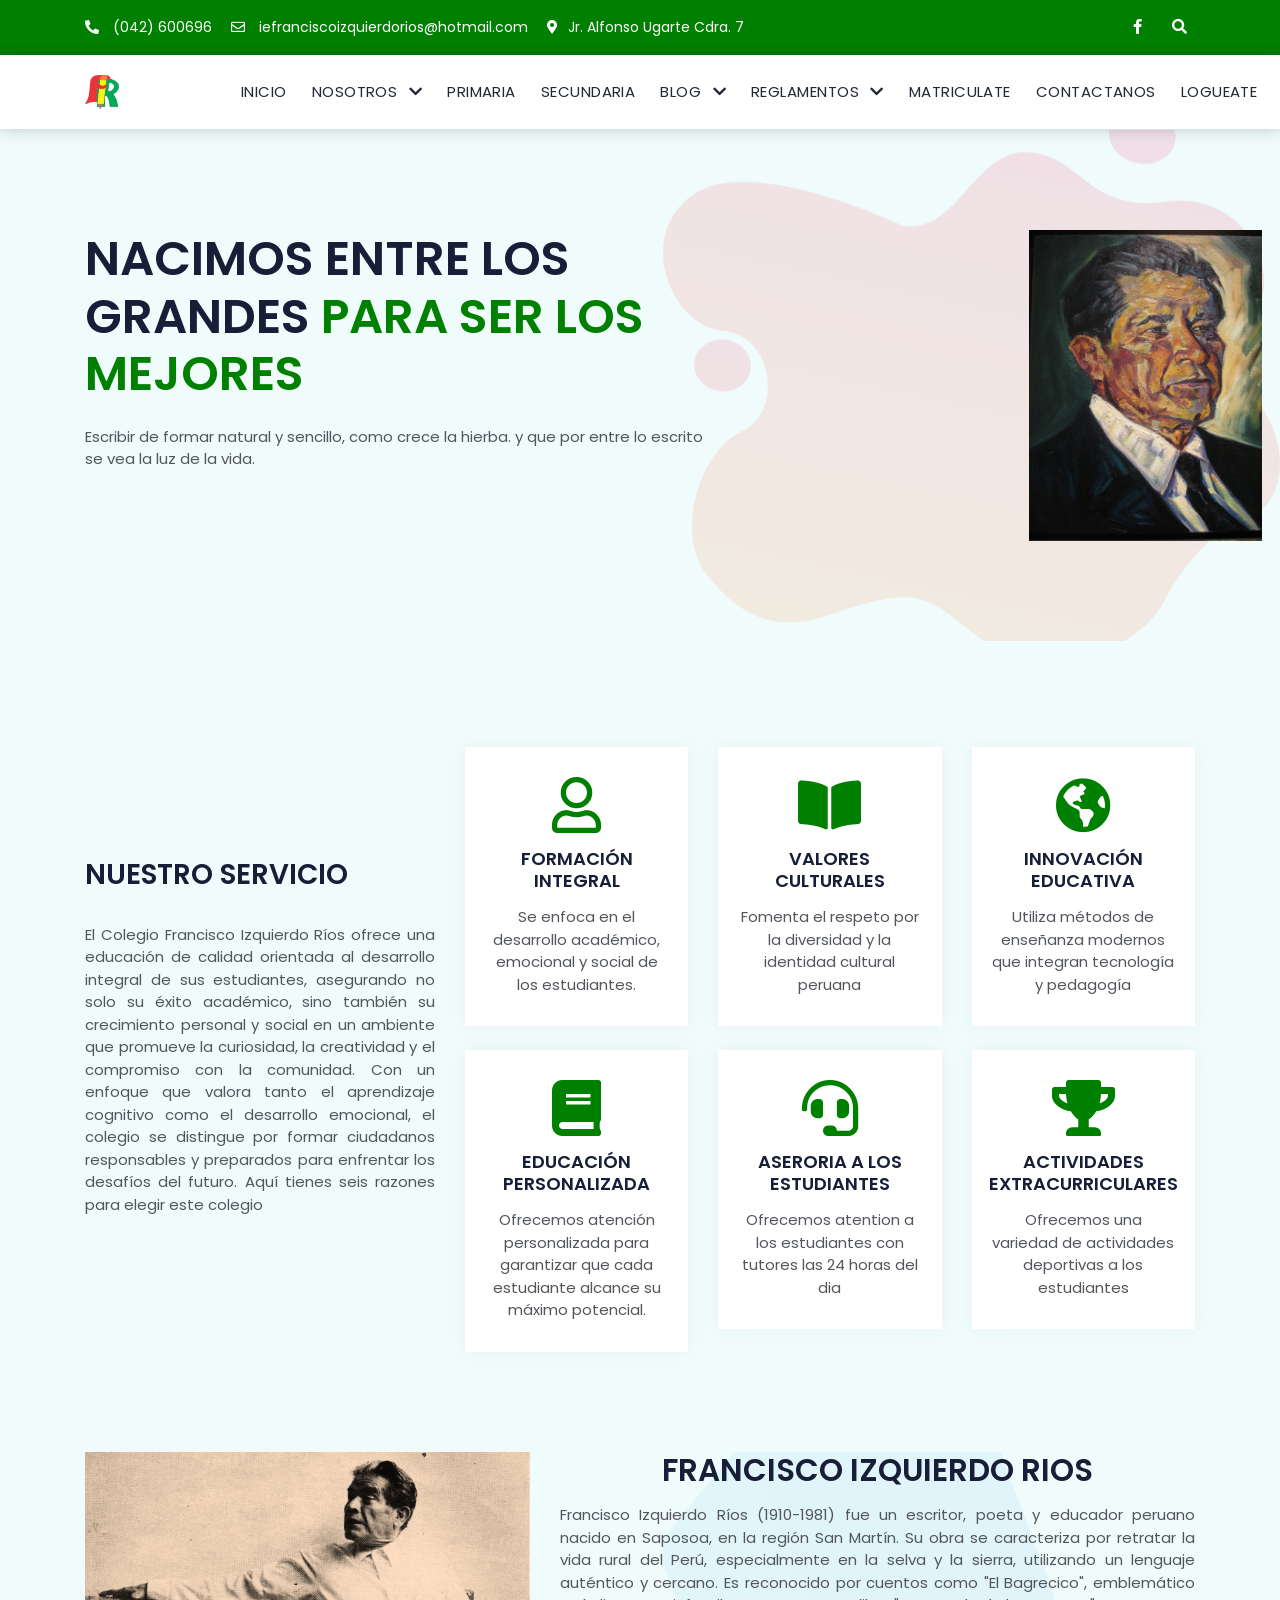
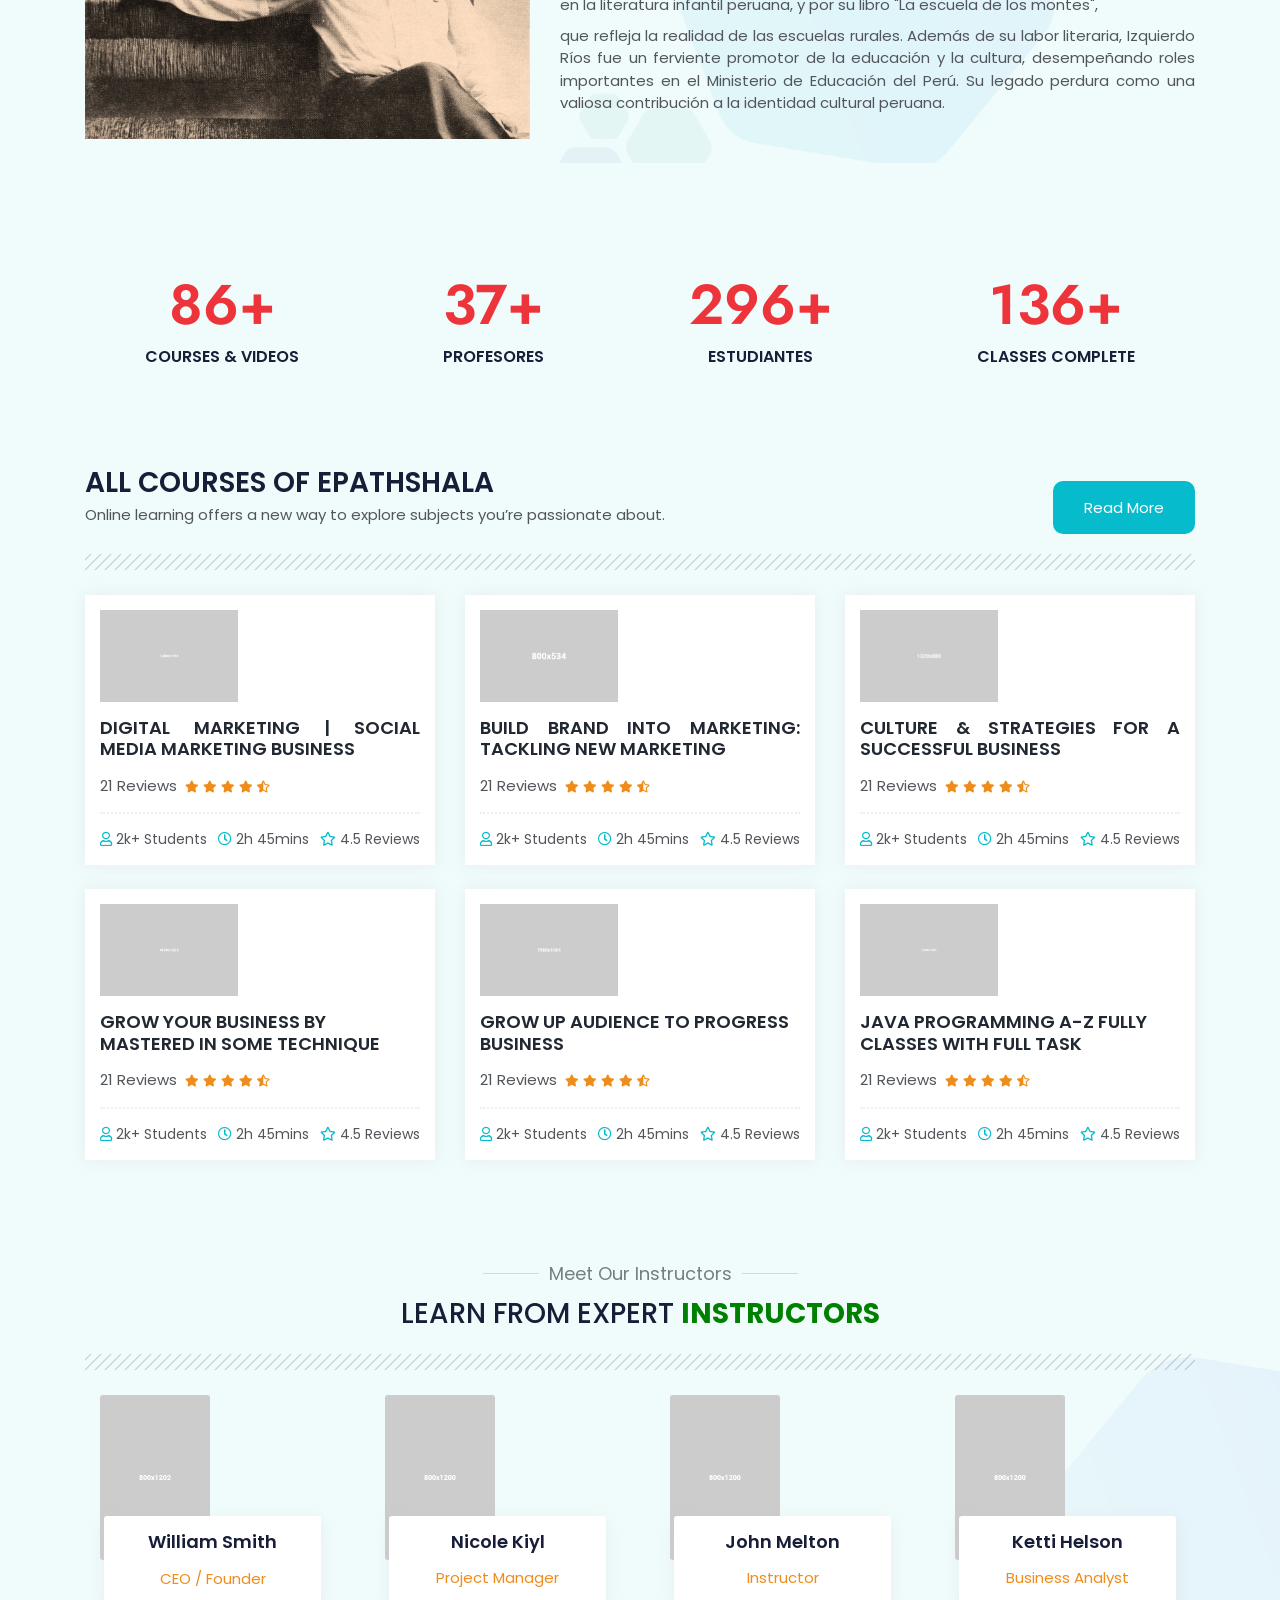
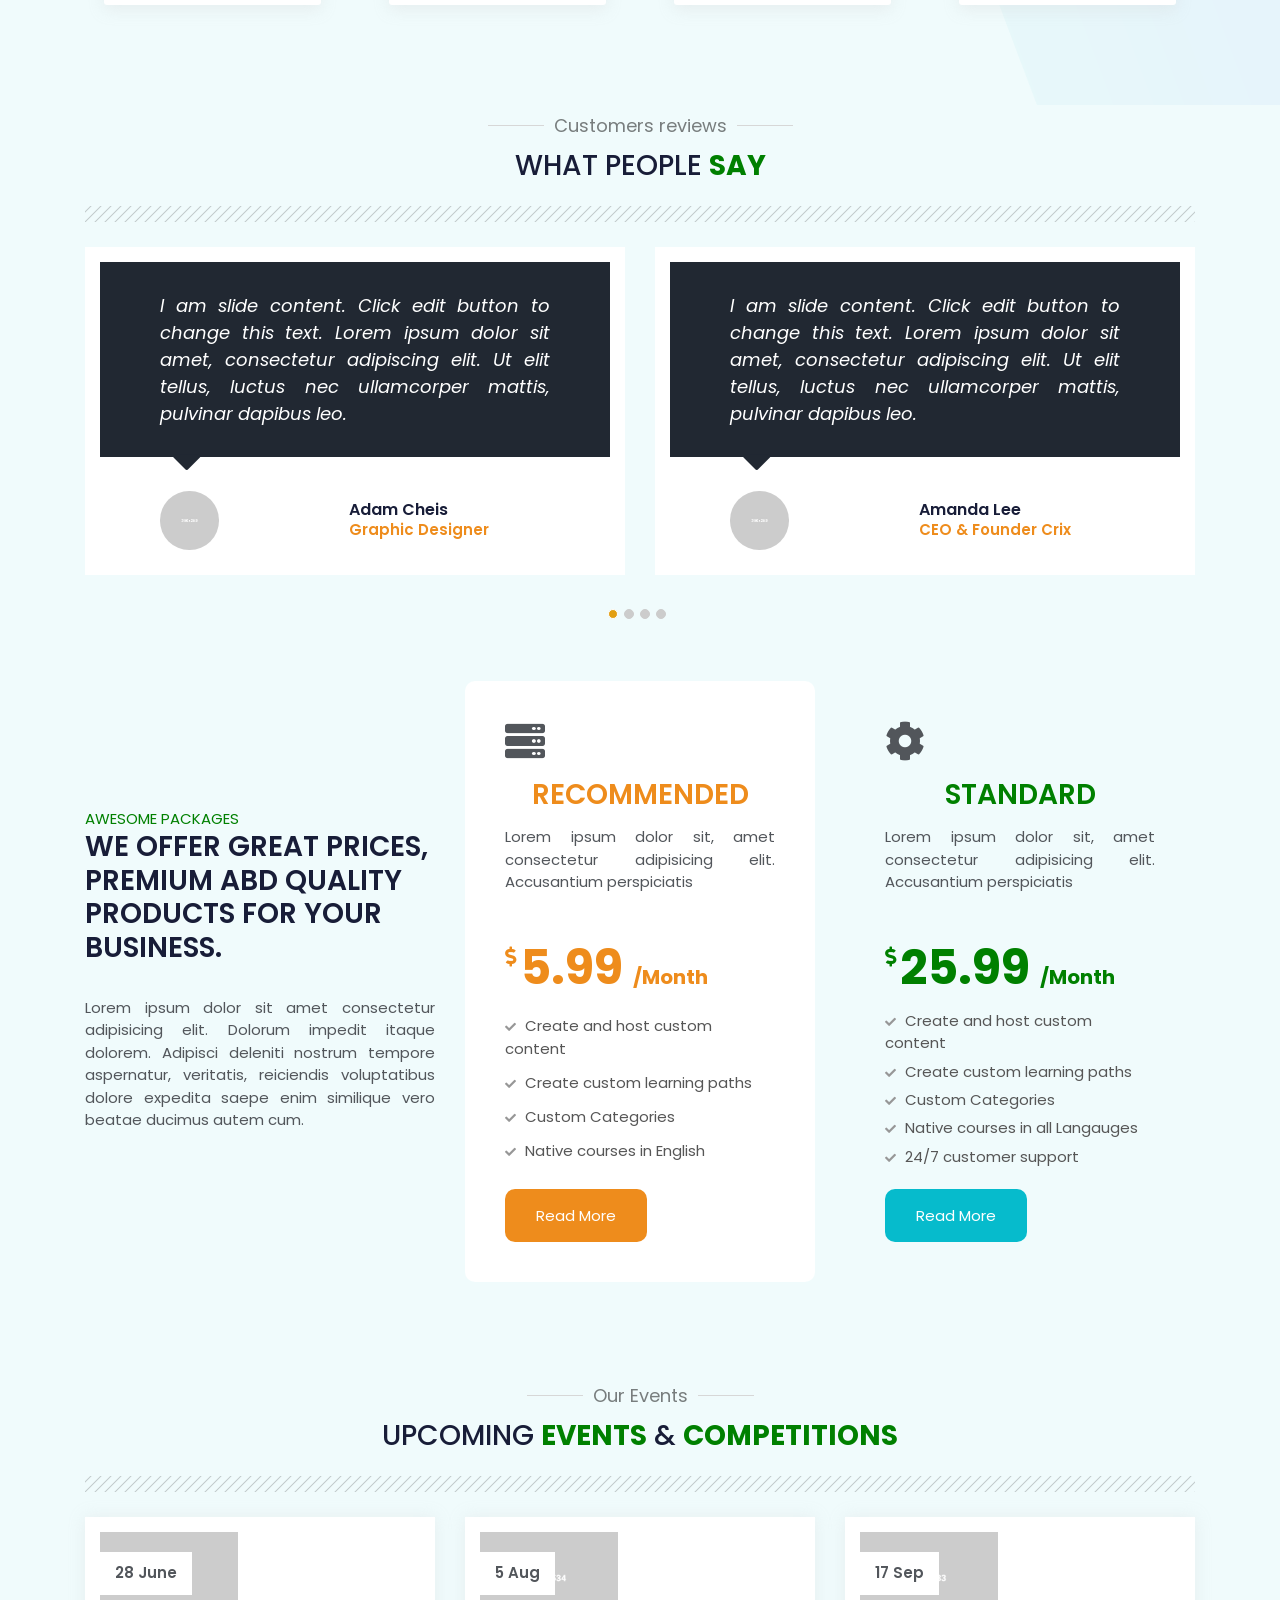
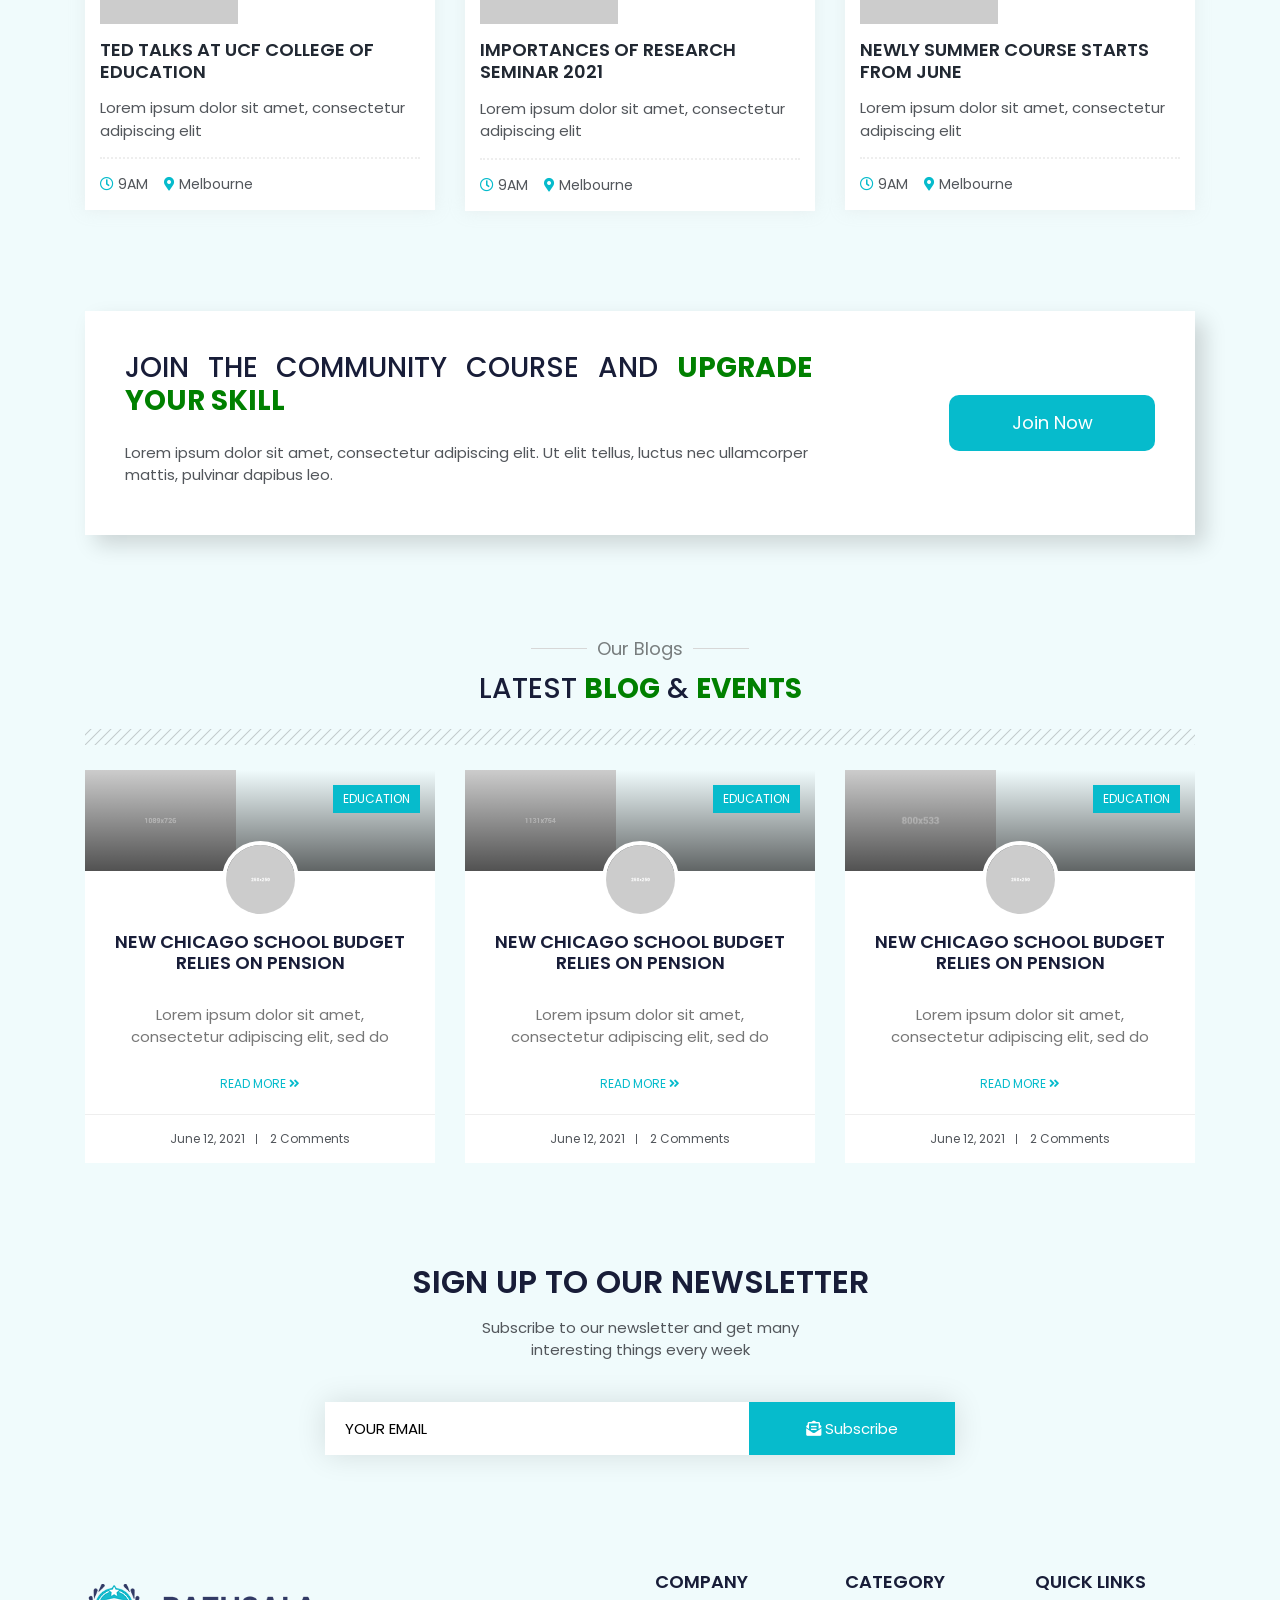
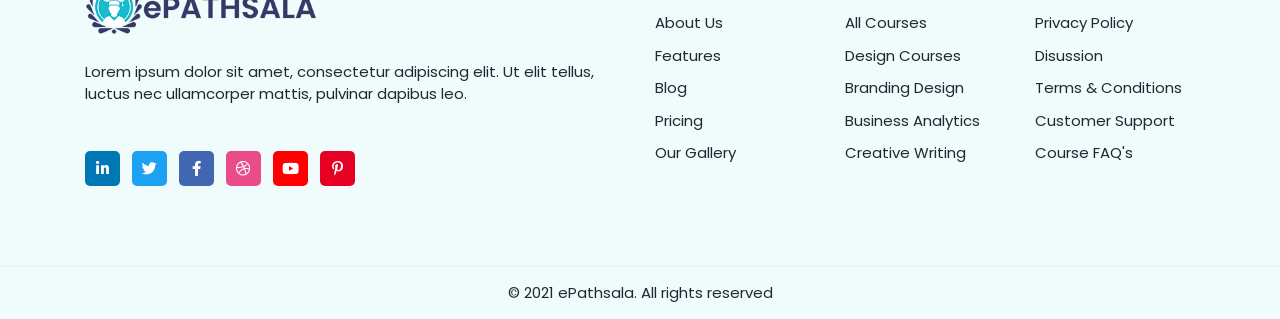
==== index.html @ 237e0b5e "Primer commit" ====
<!DOCTYPE html>
<html xmlns="http://www.w3.org/1999/xhtml" lang="zxx">
  <head>
    <meta charset="UTF-8" />
    <meta name="viewport" content="width=device-width, initial-scale=1" />

    <title>I.E Francisco Izquierdo Rios</title>
    <!-- Favicon -->
    <link rel="shortcut icon" type="image/x-icon" href="images/favicon/FIRLOGO.png" />
    <!-- Bootstrap core CSS -->
    <link href="css/bootstrap.min.css" rel="stylesheet" type="text/css" />
    <!--Custom CSS-->
    <link href="css/style.css" rel="stylesheet" type="text/css" />
    <!--Plugin CSS-->
    <link href="css/plugin.css" rel="stylesheet" type="text/css" />
    <!--Font Awesome-->
    <link rel="stylesheet" href="https://cdnjs.cloudflare.com/ajax/libs/font-awesome/4.7.0/css/font-awesome.min.css" />
    <link rel="stylesheet" href="https://cdnjs.cloudflare.com/ajax/libs/font-awesome/5.11.2/css/all.min.css" />
  </head>
  <body>
    <!-- Preloader -->
    <div id="preloader">
      <div id="status"></div>
    </div>
    <!-- Preloader Ends -->

    <!-- header starts -->
    <header class="main_header_area">
      <div class="topbar-wrap">
        <div class="container">
          <div class="top-info d-flex justify-content-between align-items-center">
            <ul class="t-address">
              <li><i class="fas fa-phone-alt"></i> (042) 600696</li>
              <li><i class="far fa-envelope"></i> iefranciscoizquierdorios@hotmail.com
              </li>
              <li><i class="fas fa-map-marker-alt"></i>Jr. Alfonso Ugarte Cdra. 7</li>
            </ul>
            <ul class="t-social">
              <li>
                <a href="https://www.facebook.com/iefir.edu.pe/?locale=es_LA"><i class="fab fa-facebook-f"></i></a>
              </li>
              <li>
                <span class="ct-search-link"
                  ><a href="#"><i class="fa fa-search"></i></a
                ></span>
              </li>
            </ul>
          </div>
        </div>
      </div>

      <!-- Navigation Bar -->
      <div class="header_menu">
        <nav class="navbar navbar-default">
          <div class="container">
            <div class="navbar-flex d-flex align-items-center justify-content-between w-100">
              <!-- Brand and toggle get grouped for better mobile display -->
              <div class="navbar-header">
                <a class="navbar-brand text-center" href="index.html">
                  <img src="images/logo/logo.img" alt="image" />
                </a>
              </div>
              <!-- Collect the nav links, forms, and other content for toggling -->
              <div class="navbar-collapse1 w-100" id="bs-example-navbar-collapse-1">
                <ul class="nav navbar-nav" id="responsive-menu">
                  <li class="dropdown submenu active">
                    <li><a href="index.html">inicio</a></li>

              
                  </li>
                  <li class="dropdown submenu">
                    <a href="#" class="dropdown-toggle" data-toggle="dropdown" role="button" aria-haspopup="true" aria-expanded="false"
                      >NOSOTROS <i class="fas fa-chevron-down"></i
                    ></a>
                    <ul class="dropdown-menu">
                      <li><a href="Historia.html">HISTORIA DEL COLEGIO</a></li>
                      <li><a href="Himno.html">HIMNO DEL COLEGIO</a></li>
                      <li><a href="Mision-Vision.html">MISION Y VISION</a></li>
                      <li><a href="Autoridades.html">AUTORIDADES</a></li>
                      <li><a href="faq.html">OBJETIVOS</a></li>
                    </ul>
                  </li>





                  <li class="dropdown submenu">
                    <li class="dropdown submenu active">
                      <li><a href="Primaria.html">Primaria</a></li>
  
                
                    </li>
                  </li>
                  <li class="dropdown submenu">
                    <li class="dropdown submenu active">
                      <li><a href="Secundaria.html">Secundaria</a></li>
  
                
                    </li>
                  </li>
                  <li class="dropdown submenu">
                    <a href="#" class="dropdown-toggle" data-toggle="dropdown" role="button" aria-haspopup="true" aria-expanded="false"
                      >BLOG <i class="fas fa-chevron-down"></i
                    ></a>
                    <ul class="dropdown-menu">
                      <li><a href="gallery.html">GALERIA</a></li>
                      <li><a href="Eventos.html">EVENTOS</a></li>
                    </ul>
                  </li>
                  <li class="dropdown submenu">
                    <a href="#" class="dropdown-toggle" data-toggle="dropdown" role="button" aria-haspopup="true" aria-expanded="false"
                      >REGLAMENTOS <i class="fas fa-chevron-down"></i
                    ></a>
                    <ul class="dropdown-menu">
                      <li><a href="blog-list.html">REGLAMENTO INTERNO</a></li>
                      <li><a href="blog-detail.html">UNIFORME</a></li>
                    </ul>
                  </li>
                  <li><a href="index.html">Matriculate</a></li>

                  <li><a href="contact.html">Contactanos</a></li>
                  <li><a href="login.html">logueate</a></li>
                  
                </ul>
              </div>
              <!-- /.navbar-collapse -->
              <div id="slicknav-mobile"></div>
            </div>
          </div>
          <!-- /.container-fluid -->
        </nav>
      </div>
      <!-- Navigation Bar Ends -->
    </header>
    <!-- header ends -->

    <!-- banner starts -->
    <section class="banner">
      <div class="container">
        <div class="row banner-content">
          <div class="col-lg-7 col-md-12 col-sm-12">
            <div class="banner-ct-wrap">
              <div class="banner-head">
                <h1>NACIMOS ENTRE LOS GRANDES <span class="cl-blue">PARA SER LOS MEJORES</span></h1>
              </div>
              <div class="banner-content pt-2 pb-4">
                <p>
Escribir de formar natural y sencillo, como crece la hierba. y que por entre lo escrito se vea la luz de la vida.                </p>
              </div>
            </div>
          </div>
          <div class="col-lg-5 col-md-12 col-sm-12 p-0">
            <div class="banner-image1">
              <img  class="banner-image1"src="images/banner/Izquierdo_Rios.jpg" alt="" />
            </div>
          </div>
        </div>
      </div>
    </section>
    <!-- banner ends -->

    <!-- content main start -->
    <section class="services-main">
      <div class="container">
        <div class="service-full wow fadeInUp">
          <div class="row">
            <div class="col-lg-4 col-md-12">
              <div class="service-main d-flex align-items-center">
                <div class="service-inner">
                  <h3 class="mb-3 pb-3">NUESTRO SERVICIO</h3>
                  <p class="mb-4">
                    El Colegio Francisco Izquierdo Ríos ofrece una educación de calidad orientada al desarrollo integral de sus estudiantes, asegurando no solo su éxito académico, sino también su crecimiento personal y social en un ambiente que promueve la curiosidad, la creatividad y el compromiso con la comunidad. Con un enfoque que valora tanto el aprendizaje cognitivo como el desarrollo emocional, el colegio se distingue por formar ciudadanos responsables y preparados para enfrentar los desafíos del futuro. Aquí tienes seis razones para elegir este colegio

                  </p>
                </div>
              </div>
            </div>
            <div class="col-lg-8 col-md-12">
              <div class="row service-list-wrap">
                <div class="col-lg-4 col-md-6 col-sm-12">
                  <div class="service-ct-list mb-4">
                    <i class="far fa-user"></i>
                    <h4>FORMACIÓN INTEGRAL</h4>
                    <p class="m-0">Se enfoca en el desarrollo académico, emocional y social de los estudiantes.</p>
                  </div>
                </div>
                <div class="col-lg-4 col-md-6 col-sm-12">
                  <div class="service-ct-list mb-4">
                    <i class="fas fa-book-open"></i>
                    <h4>VALORES CULTURALES</h4>
                    <p class="m-0">Fomenta el respeto por la diversidad y la identidad cultural peruana</p>
                  </div>
                </div>
                <div class="col-lg-4 col-md-6 col-sm-12">
                  <div class="service-ct-list mb-4">
                    <i class="fas fa-globe-americas"></i>
                    <h4>INNOVACIÓN EDUCATIVA</h4>
                    <p class="m-0">Utiliza métodos de enseñanza modernos que integran tecnología y pedagogía</p>
                  </div>
                </div>
                <div class="col-lg-4 col-md-6 col-sm-12">
                  <div class="service-ct-list">
                    <i class="fas fa-book"></i>
                    <h4>EDUCACIÓN PERSONALIZADA</h4>
                    <p class="m-0">Ofrecemos atención personalizada para garantizar que cada estudiante alcance su máximo potencial.</p>
                  </div>
                </div>
                
                <div class="col-lg-4 col-md-6 col-sm-12">
                  <div class="service-ct-list">
                    <i class="fas fa-headset"></i>
                    <h4>ASERORIA A LOS ESTUDIANTES</h4>
                    <p class="m-0">Ofrecemos atention a los estudiantes con tutores las 24 horas del dia</p>
                  </div>
                </div>
                <div class="col-lg-4 col-md-6 col-sm-12">
                  <div class="service-ct-list">
                    <i class="fas fa-trophy"></i>
                    <h4>ACTIVIDADES EXTRACURRICULARES</h4>
                    <p class="m-0">Ofrecemos una variedad de actividades deportivas a los estudiantes</p>
                  </div>
                </div>
              </div>
            </div>
          </div>
        </div>
      </div>
    </section>
    <!-- End content main -->

    <!-- About start -->
    <section class="about-company p-0">
      <div class="container">
        <div class="row">
          <div class="col-lg-5 col-md-12 wow fadeInLeftBig">
            <div class="">
              <img class="about-wrap-img1" src="images/banner/francisco izquierod rios.jpg" alt="" />
            </div>
          </div>
          <div class="col-lg-7 col-md-12 wow fadeInRightBig">
            <div class="about-us-wrap">
              <div class="">
                <h3 class="tittle-Histori"> FRANCISCO IZQUIERDO RIOS</h3>
              </div>
              <div class="mb-4">
                <p>
                  Francisco Izquierdo Ríos (1910-1981) fue un escritor, poeta y educador peruano nacido en Saposoa, en la región San Martín. Su obra se caracteriza por retratar la vida rural del Perú, especialmente en la selva y la sierra, utilizando un lenguaje auténtico y cercano. Es reconocido por cuentos como "El Bagrecico", emblemático en la literatura infantil peruana, y por su libro "La escuela de los montes", 
                </p>
                <p class="mb-4">
                  que refleja la realidad de las escuelas rurales. Además de su labor literaria, Izquierdo Ríos fue un ferviente promotor de la educación y la cultura, desempeñando roles importantes en el Ministerio de Educación del Perú. Su legado perdura como una valiosa contribución a la identidad cultural peruana.
                </p>
              </div>
            </div>
          </div>
        </div>
      </div>
    </section>
    <!-- About end -->

    <!-- Counter main -->
    <section class="counter">
      <div class="container">
        <div class="counter-wrap wow fadeInUp">
          <div class="content d-flex justify-content-between">
            <div class="value-pin">
              <span class="countfect value" data-num="233"></span>
              <h5>COURSES & VIDEOS</h5>
            </div>
            <div class="value-pin">
              <span class="countfect value" data-num="100"></span>
              <h5>PROFESORES</h5>
            </div>
            <div class="value-pin">
              <span class="countfect value" data-num="800 "></span>
              <h5>ESTUDIANTES</h5>
            </div>
            <div class="value-pin">
              <span class="countfect value" data-num="368"></span>
              <h5>CLASSES COMPLETE</h5>
            </div>
          </div>
        </div>
      </div>
    </section>
    <!-- End Counter main -->

    <!-- Courses start -->
    <section class="courses p-0">
      <div class="container">
        <div class="section-title borderline">
          <div class="title-top">
            <h3>ALL COURSES OF EPATHSHALA</h3>
            <p>Online learning offers a new way to explore subjects you’re passionate about.</p>
          </div>
          <a href="course-1.html" class="btn">Read More</a>
        </div>
        <div class="wrap-customize">
          <div class="row">
            <div class="col-lg-4 col-md-6 col-sm-12 customize-wrap mb-4 wow fadeInUp">
              <div class="customize-item">
                <div class="sv-image">
                  <img src="images/courses/course-1.jpg" alt="" />
                </div>
                <div class="customize-ct">
                  <h4>
                    <a href="course-detail.html">DIGITAL MARKETING | SOCIAL MEDIA MARKETING BUSINESS</a>
                  </h4>
                  <div class="review-ct d-flex justify-content-start">
                    <a href="#">21 Reviews</a>
                    <ul class="ml-2">
                      <li><i class="fas fa-star"></i></li>
                      <li><i class="fas fa-star"></i></li>
                      <li><i class="fas fa-star"></i></li>
                      <li><i class="fas fa-star"></i></li>
                      <li><i class="fas fa-star-half-alt"></i></li>
                    </ul>
                  </div>
                </div>
                <div class="customize-bottom">
                  <ul class="d-flex justify-content-between">
                    <li><i class="far fa-user"></i> 2k+ Students</li>
                    <li><i class="far fa-clock"></i> 2h 45mins</li>
                    <li><i class="far fa-star"></i> 4.5 Reviews</li>
                  </ul>
                </div>
              </div>
            </div>
            <div class="col-lg-4 col-md-6 col-sm-12 customize-wrap mb-4 wow fadeInUp">
              <div class="customize-item">
                <div class="sv-image">
                  <img src="images/courses/course-2.jpg" alt="" />
                </div>
                <div class="customize-ct">
                  <h4>
                    <a href="course-detail.html">BUILD BRAND INTO MARKETING: TACKLING NEW MARKETING</a>
                  </h4>
                  <div class="review-ct d-flex justify-content-start">
                    <a href="#">21 Reviews</a>
                    <ul class="ml-2">
                      <li><i class="fas fa-star"></i></li>
                      <li><i class="fas fa-star"></i></li>
                      <li><i class="fas fa-star"></i></li>
                      <li><i class="fas fa-star"></i></li>
                      <li><i class="fas fa-star-half-alt"></i></li>
                    </ul>
                  </div>
                </div>
                <div class="customize-bottom">
                  <ul class="d-flex justify-content-between">
                    <li><i class="far fa-user"></i> 2k+ Students</li>
                    <li><i class="far fa-clock"></i> 2h 45mins</li>
                    <li><i class="far fa-star"></i> 4.5 Reviews</li>
                  </ul>
                </div>
              </div>
            </div>
            <div class="col-lg-4 col-md-6 col-sm-12 customize-wrap mb-4 wow fadeInUp">
              <div class="customize-item">
                <div class="sv-image">
                  <img src="images/courses/course-3.jpg" alt="" />
                </div>
                <div class="customize-ct">
                  <h4>
                    <a href="course-detail.html">CULTURE & STRATEGIES FOR A SUCCESSFUL BUSINESS</a>
                  </h4>
                  <div class="review-ct d-flex justify-content-start">
                    <a href="#">21 Reviews</a>
                    <ul class="ml-2">
                      <li><i class="fas fa-star"></i></li>
                      <li><i class="fas fa-star"></i></li>
                      <li><i class="fas fa-star"></i></li>
                      <li><i class="fas fa-star"></i></li>
                      <li><i class="fas fa-star-half-alt"></i></li>
                    </ul>
                  </div>
                </div>
                <div class="customize-bottom">
                  <ul class="d-flex justify-content-between">
                    <li><i class="far fa-user"></i> 2k+ Students</li>
                    <li><i class="far fa-clock"></i> 2h 45mins</li>
                    <li><i class="far fa-star"></i> 4.5 Reviews</li>
                  </ul>
                </div>
              </div>
            </div>
            <div class="col-lg-4 col-md-6 col-sm-12 customize-wrap wow fadeInUp">
              <div class="customize-item">
                <div class="sv-image">
                  <img src="images/courses/course-4.jpg" alt="" />
                </div>
                <div class="customize-ct">
                  <h4>
                    <a href="course-detail.html">GROW YOUR BUSINESS BY MASTERED IN SOME TECHNIQUE</a>
                  </h4>
                  <div class="review-ct d-flex justify-content-start">
                    <a href="#">21 Reviews</a>
                    <ul class="ml-2">
                      <li><i class="fas fa-star"></i></li>
                      <li><i class="fas fa-star"></i></li>
                      <li><i class="fas fa-star"></i></li>
                      <li><i class="fas fa-star"></i></li>
                      <li><i class="fas fa-star-half-alt"></i></li>
                    </ul>
                  </div>
                </div>
                <div class="customize-bottom">
                  <ul class="d-flex justify-content-between">
                    <li><i class="far fa-user"></i> 2k+ Students</li>
                    <li><i class="far fa-clock"></i> 2h 45mins</li>
                    <li><i class="far fa-star"></i> 4.5 Reviews</li>
                  </ul>
                </div>
              </div>
            </div>
            <div class="col-lg-4 col-md-6 col-sm-12 customize-wrap wow fadeInUp">
              <div class="customize-item">
                <div class="sv-image">
                  <img src="images/courses/course-5.jpg" alt="" />
                </div>
                <div class="customize-ct">
                  <h4>
                    <a href="course-detail.html">GROW UP AUDIENCE TO PROGRESS BUSINESS</a>
                  </h4>
                  <div class="review-ct d-flex justify-content-start">
                    <a href="#">21 Reviews</a>
                    <ul class="ml-2">
                      <li><i class="fas fa-star"></i></li>
                      <li><i class="fas fa-star"></i></li>
                      <li><i class="fas fa-star"></i></li>
                      <li><i class="fas fa-star"></i></li>
                      <li><i class="fas fa-star-half-alt"></i></li>
                    </ul>
                  </div>
                </div>
                <div class="customize-bottom">
                  <ul class="d-flex justify-content-between">
                    <li><i class="far fa-user"></i> 2k+ Students</li>
                    <li><i class="far fa-clock"></i> 2h 45mins</li>
                    <li><i class="far fa-star"></i> 4.5 Reviews</li>
                  </ul>
                </div>
              </div>
            </div>
            <div class="col-lg-4 col-md-6 col-sm-12 customize-wrap wow fadeInUp">
              <div class="customize-item">
                <div class="sv-image">
                  <img src="images/courses/course-6.jpg" alt="" />
                </div>
                <div class="customize-ct">
                  <h4>
                    <a href="course-detail.html">JAVA PROGRAMMING A-Z FULLY CLASSES WITH FULL TASK</a>
                  </h4>
                  <div class="review-ct d-flex justify-content-start">
                    <a href="#">21 Reviews</a>
                    <ul class="ml-2">
                      <li><i class="fas fa-star"></i></li>
                      <li><i class="fas fa-star"></i></li>
                      <li><i class="fas fa-star"></i></li>
                      <li><i class="fas fa-star"></i></li>
                      <li><i class="fas fa-star-half-alt"></i></li>
                    </ul>
                  </div>
                </div>
                <div class="customize-bottom">
                  <ul class="d-flex justify-content-between">
                    <li><i class="far fa-user"></i> 2k+ Students</li>
                    <li><i class="far fa-clock"></i> 2h 45mins</li>
                    <li><i class="far fa-star"></i> 4.5 Reviews</li>
                  </ul>
                </div>
              </div>
            </div>
          </div>
        </div>
      </div>
    </section>
    <!-- Courses ends -->

    <!-- Instructors start -->
    <section class="instructors">
      <div class="container">
        <div class="section-title sc-center justify-content-center text-center borderline">
          <div class="title-top">
            <div class="title-quote">
              <span>Meet Our Instructors</span>
            </div>
            <h3>LEARN FROM EXPERT <span class="cl-blue">INSTRUCTORS</span></h3>
          </div>
        </div>
        <div class="row instruct-main wow fadeInLeft">
          <div class="col-lg-3 col-md-6 col-sm-12">
            <div class="ins-main-list">
              <img src="images/team/team-1.jpg" alt="" />
              <div class="ins-names">
                <h4>William Smith</h4>
                <span class="cl-orange">CEO / Founder</span>
              </div>
            </div>
          </div>
          <div class="col-lg-3 col-md-6 col-sm-12">
            <div class="ins-main-list">
              <img src="images/team/team-2.jpg" alt="" />
              <div class="ins-names">
                <h4>Nicole Kiyl</h4>
                <span class="cl-orange">Project Manager</span>
              </div>
            </div>
          </div>
          <div class="col-lg-3 col-md-6 col-sm-12">
            <div class="ins-main-list">
              <img src="images/team/team-3.jpg" alt="" />
              <div class="ins-names">
                <h4>John Melton</h4>
                <span class="cl-orange">Instructor</span>
              </div>
            </div>
          </div>
          <div class="col-lg-3 col-md-6 col-sm-12">
            <div class="ins-main-list">
              <img src="images/team/team-4.jpg" alt="" />
              <div class="ins-names">
                <h4>Ketti Helson</h4>
                <span class="cl-orange">Business Analyst</span>
              </div>
            </div>
          </div>
        </div>
      </div>
    </section>
    <!-- Instructors ends -->

    <!-- Testimonial feedback -->
    <section class="testimonial p-0">
      <div class="container">
        <div class="section-title sc-center justify-content-center text-center borderline">
          <div class="title-top">
            <div class="title-quote">
              <span>Customers reviews</span>
            </div>
            <h3>WHAT PEOPLE <span class="cl-blue">SAY</span></h3>
          </div>
        </div>
        <div class="row review-slider feedback-main wow fadeInUp">
          <div class="col-md-6">
            <div class="feedback-inner">
              <div class="consult-content mb-4">
                <p class="mb-0">
                  I am slide content. Click edit button to change this text. Lorem ipsum dolor sit amet, consectetur adipiscing elit. Ut elit tellus, luctus nec
                  ullamcorper mattis, pulvinar dapibus leo.
                </p>
              </div>
              <div class="consult-title d-flex justify-content-start">
                <img src="images/team/user-1.jpg" alt="" />
                <div class="ps-name">
                  <h5 class="mb-0">Adam Cheis</h5>
                  <span class="cl-orange">Graphic Designer</span>
                </div>
              </div>
            </div>
          </div>

          <div class="col-md-6">
            <div class="feedback-inner">
              <div class="consult-content mb-4">
                <p class="mb-0">
                  I am slide content. Click edit button to change this text. Lorem ipsum dolor sit amet, consectetur adipiscing elit. Ut elit tellus, luctus nec
                  ullamcorper mattis, pulvinar dapibus leo.
                </p>
              </div>
              <div class="consult-title d-flex justify-content-start">
                <img src="images/team/user-2.jpg" alt="" />
                <div class="ps-name">
                  <h5 class="mb-0">Amanda Lee</h5>
                  <span class="cl-orange">CEO & Founder Crix</span>
                </div>
              </div>
            </div>
          </div>

          <div class="col-md-6">
            <div class="feedback-inner">
              <div class="consult-content mb-4">
                <p class="mb-0">
                  I am slide content. Click edit button to change this text. Lorem ipsum dolor sit amet, consectetur adipiscing elit. Ut elit tellus, luctus nec
                  ullamcorper mattis, pulvinar dapibus leo.
                </p>
              </div>
              <div class="consult-title d-flex justify-content-start">
                <img src="images/team/user-1.jpg" alt="" />
                <div class="ps-name">
                  <h5 class="mb-0">Adam Cheis</h5>
                  <span class="cl-orange">Graphic Designer</span>
                </div>
              </div>
            </div>
          </div>

          <div class="col-md-6">
            <div class="feedback-inner">
              <div class="consult-content mb-4">
                <p class="mb-0">
                  I am slide content. Click edit button to change this text. Lorem ipsum dolor sit amet, consectetur adipiscing elit. Ut elit tellus, luctus nec
                  ullamcorper mattis, pulvinar dapibus leo.
                </p>
              </div>
              <div class="consult-title d-flex justify-content-start">
                <img src="images/team/user-2.jpg" alt="" />
                <div class="ps-name">
                  <h5 class="mb-0">Amanda Lee</h5>
                  <span class="cl-orange">CEO & Founder Crix</span>
                </div>
              </div>
            </div>
          </div>
        </div>
      </div>
    </section>
    <!-- Testimonial ends -->

    <!-- Packages news start -->
    <section class="packages">
      <div class="container">
        <div class="row">
          <div class="col-lg-4">
            <div class="d-flex align-items-center h-100">
              <div class="service-inner">
                <span class="top-title cl-blue">AWESOME PACKAGES</span>
                <h3 class="mb-3 pb-3">WE OFFER GREAT PRICES, PREMIUM ABD QUALITY PRODUCTS FOR YOUR BUSINESS.</h3>
                <p class="mb-4">
                  Lorem ipsum dolor sit amet consectetur adipisicing elit. Dolorum impedit itaque dolorem. Adipisci deleniti nostrum tempore aspernatur,
                  veritatis, reiciendis voluptatibus dolore expedita saepe enim similique vero beatae ducimus autem cum.
                </p>
              </div>
            </div>
          </div>
          <div class="col-lg-4 col-md-6 col-sm-12">
            <div class="pkg-container bg-white">
              <div class="pg-title">
                <i class="fas fa-server"></i>
                <h3 class="cl-orange">RECOMMENDED</h3>
                <p>Lorem ipsum dolor sit, amet consectetur adipisicing elit. Accusantium perspiciatis</p>
              </div>
              <div class="pg-main">
                <p class="cl-orange"><i class="fas fa-dollar-sign"></i> 5.99<span>/Month</span></p>
                <ul>
                  <li><i class="fas fa-check"></i> Create and host custom content</li>
                  <li><i class="fas fa-check"></i> Create custom learning paths</li>
                  <li><i class="fas fa-check"></i> Custom Categories</li>
                  <li><i class="fas fa-check"></i> Native courses in English</li>
                </ul>
                <a href="contact.html" class="btn bg-orange pk-btn">Read More</a>
              </div>
            </div>
          </div>

          <div class="col-lg-4 col-md-6 col-sm-12">
            <div class="pkg-container">
              <div class="pg-title">
                <i class="fas fa-cog"></i>
                <h3 class="cl-blue">STANDARD</h3>
                <p>Lorem ipsum dolor sit, amet consectetur adipisicing elit. Accusantium perspiciatis</p>
              </div>
              <div class="pg-main">
                <p class="cl-blue"><i class="fas fa-dollar-sign"></i> 25.99<span>/Month</span></p>
                <ul>
                  <li><i class="fas fa-check"></i> Create and host custom content</li>
                  <li><i class="fas fa-check"></i> Create custom learning paths</li>
                  <li><i class="fas fa-check"></i> Custom Categories</li>
                  <li><i class="fas fa-check"></i> Native courses in all Langauges</li>
                  <li><i class="fas fa-check"></i> 24/7 customer support</li>
                </ul>
                <a href="contact.html" class="btn pk-btn">Read More</a>
              </div>
            </div>
          </div>
        </div>
      </div>
    </section>
    <!-- Packages news end -->

    <!-- News/Events news start -->
    <section class="courses news-events p-0">
      <div class="container">
        <div class="section-title sc-center justify-content-center borderline text-center">
          <div class="title-top">
            <div class="title-quote">
              <span>Our Events</span>
            </div>
            <h3>UPCOMING <span class="cl-blue">EVENTS</span> & <span class="cl-blue">COMPETITIONS</span></h3>
          </div>
        </div>
        <div class="wrap-customize">
          <div class="row">
            <div class="col-lg-4 col-md-6 col-sm-12 customize-wrap wow fadeInUp">
              <div class="customize-item">
                <div class="sv-image">
                  <img src="images/courses/event-1.jpg" alt="" />
                  <span>28 June</span>
                </div>
                <div class="customize-ct">
                  <h4>
                    <a href="event-detail.html">TED TALKS AT UCF COLLEGE OF EDUCATION</a>
                  </h4>
                  <div class="review-ct d-flex justify-content-start">
                    <p class="mb-0">Lorem ipsum dolor sit amet, consectetur adipiscing elit</p>
                  </div>
                </div>
                <div class="customize-bottom">
                  <ul class="d-flex justify-content-start">
                    <li class="mr-3"><i class="far fa-clock"></i> 9AM</li>
                    <li><i class="fas fa-map-marker-alt"></i> Melbourne</li>
                  </ul>
                </div>
              </div>
            </div>
            <div class="col-lg-4 col-md-6 col-sm-12 customize-wrap wow fadeInUp">
              <div class="customize-item">
                <div class="sv-image">
                  <img src="images/courses/event-2.jpg" alt="" />
                  <span>5 Aug</span>
                </div>
                <div class="customize-ct">
                  <h4>
                    <a href="event-detail.html">IMPORTANCES OF RESEARCH SEMINAR 2021</a>
                  </h4>
                  <div class="review-ct d-flex justify-content-start">
                    <p class="mb-0">Lorem ipsum dolor sit amet, consectetur adipiscing elit</p>
                  </div>
                </div>
                <div class="customize-bottom">
                  <ul class="d-flex justify-content-start">
                    <li class="mr-3"><i class="far fa-clock"></i> 9AM</li>
                    <li><i class="fas fa-map-marker-alt"></i> Melbourne</li>
                  </ul>
                </div>
              </div>
            </div>
            <div class="col-lg-4 col-md-12 col-sm-12 customize-wrap wow fadeInUp">
              <div class="customize-item">
                <div class="sv-image">
                  <img src="images/courses/event-3.jpg" alt="" />
                  <span>17 Sep</span>
                </div>
                <div class="customize-ct">
                  <h4>
                    <a href="event-detail.html">NEWLY SUMMER COURSE STARTS FROM JUNE</a>
                  </h4>
                  <div class="review-ct d-flex justify-content-start">
                    <p class="mb-0">Lorem ipsum dolor sit amet, consectetur adipiscing elit</p>
                  </div>
                </div>
                <div class="customize-bottom">
                  <ul class="d-flex justify-content-start">
                    <li class="mr-3"><i class="far fa-clock"></i> 9AM</li>
                    <li><i class="fas fa-map-marker-alt"></i> Melbourne</li>
                  </ul>
                </div>
              </div>
            </div>
          </div>
        </div>
      </div>
    </section>
    <!-- News/Events news start -->

    <!--  Call to action start -->
    <section class="call-action wow fadeInUp">
      <div class="container">
        <div class="call-wrap">
          <div class="call-main">
            <h3 class="mb-4">JOIN THE COMMUNITY COURSE AND <span class="cl-blue"> UPGRADE YOUR SKILL</span></h3>
            <p>Lorem ipsum dolor sit amet, consectetur adipiscing elit. Ut elit tellus, luctus nec ullamcorper mattis, pulvinar dapibus leo.</p>
          </div>
          <div class="call-btn">
            <a href="contact.html" class="btn">Join Now</a>
          </div>
        </div>
      </div>
    </section>
    <!--  Call to action end -->

    <!--  Blog to action start -->
    <section class="blog-article p-0">
      <div class="container">
        <div class="section-title sc-center justify-content-center text-center borderline wow fadeInLeft">
          <div class="title-top">
            <div class="title-quote">
              <span>Our Blogs</span>
            </div>
            <h3>LATEST <span class="cl-blue">BLOG</span> & <span class="cl-blue">EVENTS</span></h3>
          </div>
        </div>
        <div class="blog-wrap">
          <div class="row">
            <div class="col-lg-4 col-md-6 col-sm-12 wow fadeInRight">
              <div class="article-list">
                <div class="at-thumbnail">
                  <a href="blog-detail.html">
                    <img src="images/blog/blog-1.jpg" alt="" />
                  </a>
                  <span class="blog-tag"> Education </span>
                </div>
                <div class="article-content">
                  <img src="images/team/user-4.jpg" alt="" class="article-avatar" />
                  <div class="artl-detail text-center">
                    <a href="blog-detail.html"><h4>NEW CHICAGO SCHOOL BUDGET RELIES ON PENSION</h4></a>
                    <p>Lorem ipsum dolor sit amet, consectetur adipiscing elit, sed do</p>
                    <a href="blog-detail.html" class="bl-link">Read More <i class="fas fa-angle-double-right"></i></a>
                  </div>
                  <div class="artl-bottom">
                    <ul class="d-flex justify-content-center">
                      <li>June 12, 2021</li>
                      <li><a href="#">2 Comments</a></li>
                    </ul>
                  </div>
                </div>
              </div>
            </div>
            <div class="col-lg-4 col-md-6 col-sm-12 wow fadeInRight">
              <div class="article-list">
                <div class="at-thumbnail">
                  <a href="blog-detail.html">
                    <img src="images/blog/blog-2.jpg" alt="" />
                  </a>
                  <span class="blog-tag"> Education </span>
                </div>
                <div class="article-content">
                  <img src="images/team/user-5.jpg" alt="" class="article-avatar" />
                  <div class="artl-detail text-center">
                    <a href="blog-detail.html"><h4>NEW CHICAGO SCHOOL BUDGET RELIES ON PENSION</h4></a>
                    <p>Lorem ipsum dolor sit amet, consectetur adipiscing elit, sed do</p>
                    <a href="blog-detail.html" class="bl-link">Read More <i class="fas fa-angle-double-right"></i></a>
                  </div>
                  <div class="artl-bottom">
                    <ul class="d-flex justify-content-center">
                      <li>June 12, 2021</li>
                      <li><a href="#">2 Comments</a></li>
                    </ul>
                  </div>
                </div>
              </div>
            </div>
            <div class="col-lg-4 col-md-6 col-sm-12 wow fadeInRight">
              <div class="article-list">
                <div class="at-thumbnail">
                  <a href="blog-detail.html">
                    <img src="images/blog/blog-3.jpg" alt="" />
                  </a>
                  <span class="blog-tag"> Education </span>
                </div>
                <div class="article-content">
                  <img src="images/team/user-6.jpg" alt="" class="article-avatar" />
                  <div class="artl-detail text-center">
                    <a href="blog-detail.html"> <h4>NEW CHICAGO SCHOOL BUDGET RELIES ON PENSION</h4></a>
                    <p>Lorem ipsum dolor sit amet, consectetur adipiscing elit, sed do</p>
                    <a href="blog-detail.html" class="bl-link">Read More <i class="fas fa-angle-double-right"></i></a>
                  </div>
                  <div class="artl-bottom">
                    <ul class="d-flex justify-content-center">
                      <li>June 12, 2021</li>
                      <li><a href="#">2 Comments</a></li>
                    </ul>
                  </div>
                </div>
              </div>
            </div>
          </div>
        </div>
      </div>
    </section>
    <!--  Blog to action end -->

    <!--  Newsletter start -->
    <section class="newsletter">
      <div class="container">
        <div class="news-headding text-center">
          <h2>SIGN UP TO OUR NEWSLETTER</h2>
          <p>
            Subscribe to our newsletter and get many <br />
            interesting things every week
          </p>
          <form>
            <div class="form-group">
              <input type="email" class="form-control" id="exampleFormControlInput1" placeholder="Your Email" />
              <button class="btn"><i class="fas fa-envelope-open-text"></i> Subscribe</button>
            </div>
          </form>
        </div>
      </div>
    </section>
    <!--  Newsletter end -->

    <!-- Footer starts -->
    <footer class="wow fadeInUp" id="footer">
      <div class="footer-upper">
        <div class="container">
          <div class="row">
            <div class="col-lg-6">
              <div class="f-maincontent">
                <img src="images/f-4.png" alt="" />
                <p>Lorem ipsum dolor sit amet, consectetur adipiscing elit. Ut elit tellus, luctus nec ullamcorper mattis, pulvinar dapibus leo.</p>
                <ul>
                  <li class="pr-2">
                    <a href="#" class="bg-linkedin"><i class="fab fa-linkedin-in"></i></a>
                  </li>
                  <li class="pr-2">
                    <a href="#" class="bg-twitter"><i class="fab fa-twitter"></i></a>
                  </li>
                  <li class="pr-2">
                    <a href="#" class="bg-fb"><i class="fab fa-facebook-f"></i></a>
                  </li>
                  <li class="pr-2">
                    <a href="#" class="bg-dribble"><i class="fab fa-dribbble"></i></a>
                  </li>
                  <li class="pr-2">
                    <a href="#" class="bg-youtube"><i class="fab fa-youtube"></i></a>
                  </li>
                  <li>
                    <a href="#" class="bg-pin"><i class="fab fa-pinterest-p"></i></a>
                  </li>
                </ul>
              </div>
            </div>
            <div class="col-lg-2 col-md-4">
              <div class="ft-lists">
                <h4>COMPANY</h4>
                <ul>
                  <li><a href="#">About Us</a></li>
                  <li><a href="#">Features</a></li>
                  <li><a href="#">Blog</a></li>
                  <li><a href="#">Pricing</a></li>
                  <li><a href="#">Our Gallery</a></li>
                </ul>
              </div>
            </div>
            <div class="col-lg-2 col-md-4">
              <div class="ft-lists">
                <h4>CATEGORY</h4>
                <ul>
                  <li><a href="#">All Courses</a></li>
                  <li><a href="#">Design Courses</a></li>
                  <li><a href="#">Branding Design</a></li>
                  <li><a href="#">Business Analytics</a></li>
                  <li><a href="#">Creative Writing</a></li>
                </ul>
              </div>
            </div>
            <div class="col-lg-2 col-md-4">
              <div class="ft-lists">
                <h4>QUICK LINKS</h4>
                <ul>
                  <li><a href="#">Privacy Policy</a></li>
                  <li><a href="#">Disussion</a></li>
                  <li><a href="#">Terms & Conditions</a></li>
                  <li><a href="#">Customer Support</a></li>
                  <li><a href="#">Course FAQ's</a></li>
                </ul>
              </div>
            </div>
          </div>
        </div>
        <div class="copyright-main">
          <div class="container">
            <div class="copyright-text d-flex justify-content-center">
              <p class="m-0">© 2021 ePathsala. All rights reserved</p>
            </div>
          </div>
        </div>
      </div>
    </footer>
    <!-- Footer ends -->

    <!-- Search form popup -->
    <form action="#" class="ct-searchForm">
      <div class="inner">
        <div class="container">
          <div class="row justify-content-center">
            <div class="col-sm-8">
              <div class="form-group">
                <input id="cf-search-form" type="text" placeholder="Search ..." required class="form-control" />
                <button type="submit" class="ct-search-btn"><i class="fa fa-search"></i></button>
              </div>
              <div class="form-group">
                <a href="#" class="ct-searchForm-close">
                  <i class="fas fa-times"></i>
                </a>
              </div>
            </div>
          </div>
        </div>
      </div>
    </form>
    <!-- Search form popup end -->

    <!-- Back to top start -->
    <div id="back-to-top">
      <a href="#"></a>
    </div>
    <!-- Back to top ends -->

    <!-- *Scripts* -->
    <script src="js/jquery-3.5.1.min.js"></script>
    <script src="js/bootstrap.min.js"></script>
    <script src="js/plugin.js"></script>
    <script src="js/main.js"></script>
    <script src="js/custom-swiper.js"></script>
    <script src="js/custom-nav.js"></script>
  </body>
</html>
---- css/style.css ----
@import url("https://fonts.googleapis.com/css2?family=Roboto&display=swap");
@import url("https://fonts.googleapis.com/css2?family=Poppins:wght@200;300;400;500;600;700&display=swap");
@import url("https://fonts.googleapis.com/css2?family=Jost:wght@300;400;500;600;700;800&display=swap");
header,
nav,
section,
article,
aside,
footer {
  display: block;
}

* {
  margin: 0;
  padding: 0;
}

body {
  margin: 0;
  padding: 0;
  font-size: 15px;
  line-height: 1.5;
  font-family: "Poppins", sans-serif;
  overflow-x: hidden;
  font-weight: 400;
  color: #52565b;
  background-color: #06bbcc0f;
  background-size: cover;
  background-attachment: fixed;
  background-repeat: no-repeat;
}

h1,
h2,
h3,
h4,
h5,
h6 {
  font-weight: 600;
  margin: 0 0 15px;
  color: #181d38;
  line-height: 1.2;
}

h1 {
  font-size: 48px;
}

h2 {
  font-size: 32px;
}

h3 {
  font-size: 28px;
}

h4 {
  font-size: 18px;
}

h5 {
  font-size: 16px;
}

h6 {
  font-size: 14px;
}

@media (max-width: 991px) {
  h2 {
    font-size: 28px;
  }
}

p {
  margin-bottom: 0.5rem;
}

ul {
  margin: 0;
  padding: 0;
  list-style-type: none;
}

ul li {
  margin-bottom: 0px;
  line-height: 1.5;
  color: #565656;
  position: relative;
  display: inline-block;
  padding: 0;
}

ol {
  margin: 0;
  counter-reset: i;
  position: relative;
}

ol li {
  font-size: 16px;
  margin-bottom: 10px;
  line-height: 1.5;
  color: #565656;
  padding-left: 0;
  position: relative;
}

a {
  color: #52565b;
  -webkit-transition: all ease-in-out 0.5s;
  transition: all ease-in-out 0.5s;
  cursor: pointer;
}

a:hover, a:focus {
  text-decoration: none;
  color: #06bbcc;
  -webkit-transition: all ease-in-out 0.5s;
  transition: all ease-in-out 0.5s;
  outline: none;
}

h3 a,
h4 a {
  color: #212832;
}

a:not([href]):not([tabindex]):focus,
a:not([href]):not([tabindex]):hover {
  color: #212832;
}

::-webkit-input-placeholder {
  /* Edge */
  color: #565656;
  text-transform: uppercase;
}

:-ms-input-placeholder {
  /* Internet Explorer 10-11 */
  color: #565656;
  text-transform: uppercase;
}

::-ms-input-placeholder {
  color: #565656;
  text-transform: uppercase;
}

::placeholder {
  color: #565656;
  text-transform: uppercase;
}

img {
  max-width: 43%;
  margin-right: 115px;
}

.btn {
  background: #06bbcc;
  color: #fff;
  padding: 18px 30px;
  border-radius: 10px;
  font-size: 15px;
  line-height: 1;
}

.btn:hover {
  background: #212832;
  color: #fff;
}

.btn-curve {
  border-radius: 30px;
  padding: 14px 50px;
  text-transform: uppercase;
}

.btn-white {
  background: #fff;
  color: #212832;
}

.btn-white:hover {
  background: #06bbcc;
  color: #fff;
}

a.bl-link {
  color: #06bbcc;
  font-size: 12px;
  text-transform: uppercase;
}

.form-group {
  width: 100%;
  display: inline-block;
}

.form-group select {
  padding: 10px 20px 10px 35px;
}

input[type="text"],
input[type="email"],
input[type="number"],
input[type="search"],
input[type="password"],
input[type="tel"],
input[type="date"],
input[type="time"],
textarea,
select {
  font-size: 15px;
  font-weight: 400;
  background-color: #fff;
  border: none;
  border-radius: 0px;
  padding: 10px 20px;
  color: #565656;
  margin-bottom: 0;
  height: 40px;
  -webkit-box-shadow: none;
          box-shadow: none;
  width: 100%;
}

input[type="text"]:focus,
input[type="email"]:focus,
input[type="number"]:focus,
input[type="search"]:focus,
input[type="password"]:focus,
input[type="tel"]:focus,
input[type="date"]:focus,
input[type="time"]:focus,
textarea:focus,
select:focus {
  outline: none;
  -webkit-transition: all 0.5s ease;
  transition: all 0.5s ease;
  -webkit-box-shadow: none;
          box-shadow: none;
}

select {
  padding: 8px 20px;
  width: 100%;
  height: inherit;
}

select option {
  color: #212832;
}

textarea {
  border-radius: none;
  resize: vertical;
  height: 120px;
}

.form-control {
  border: none;
  padding: 10px 20px;
}

label {
  display: inline-block;
  color: #565656;
  margin-bottom: 8px;
  font-weight: 400;
  font-size: 15px;
}

blockquote {
  font-size: 14px;
  font-weight: 400;
  margin-bottom: 15px;
  border: 0;
  padding: 45px 65px;
  line-height: 1.5;
  color: #fff;
  margin: 40px 0;
  text-align: center;
  position: relative;
  line-height: 30px;
  background: #181d38;
}

blockquote::before {
  content: "\f10d";
  font-family: "fontawesome";
  font-size: 3rem;
  position: relative;
  display: block;
  text-align: center;
  color: #fff;
  width: 100%;
  padding-bottom: 15px;
}

blockquote p {
  margin: 10px 0;
  font-size: 16px;
}

blockquote button.btn {
  padding: 6px 25px;
  text-transform: capitalize;
  font-size: 14px;
}

@media (max-width: 480px) {
  blockquote {
    padding: 40px;
  }
}

table > tbody tr td,
table > tbody tr th,
table > tfoot tr td,
table > tfoot tr th,
table > thead tr td,
table > thead tr th {
  padding: 10px;
  vertical-align: sub !important;
  border: 1px solid #d7d7d7;
}

table {
  width: 100%;
}

table thead tr th {
  border-bottom: none !important;
}

section {
  padding: 100px 0;
  position: relative;
  display: inline-block;
  width: 100%;
}

/*heading title*/
.section-title {
  position: relative;
  display: -webkit-box;
  display: -ms-flexbox;
  display: flex;
  -webkit-box-pack: justify;
      -ms-flex-pack: justify;
          justify-content: space-between;
  -webkit-box-align: center;
      -ms-flex-align: center;
          align-items: center;
  padding-bottom: 20px;
  margin-bottom: 25px;
  z-index: 1;
}

.section-title .title-top {
  padding-bottom: 15px;
}

.section-title h3 {
  position: relative;
  margin-bottom: 5px;
  text-transform: uppercase;
}

.section-title h3 span {
  font-weight: 700;
}

.section-title.sc-center h3 {
  font-weight: 500;
}

.section-title .title-quote {
  position: relative;
}

.section-title .title-quote span {
  position: relative;
  display: inline-block;
  font-size: 18px;
  color: #00000080;
  margin-bottom: 10px;
  padding: 0 10px;
}

.section-title .title-quote span::before {
  content: "";
  position: absolute;
  top: 13px;
  left: -3.5rem;
  margin: auto;
  width: 3.5rem;
  height: 1px;
  background: #d7d7d7;
  z-index: -1;
}

.section-title .title-quote span::after {
  content: "";
  position: absolute;
  top: 13px;
  right: -3.5rem;
  margin: auto;
  width: 3.5rem;
  height: 1px;
  background: #d7d7d7;
  z-index: -1;
}

.section-title .title-quote.tq-white span {
  color: #ffffff80;
}

.section-title.borderline::after {
  content: "";
  position: absolute;
  bottom: 0;
  left: 0;
  right: 0;
  background-image: url(../images/border.png);
  height: 16px;
  opacity: 0.2;
}

.section-title.sc-center::before {
  right: 0;
  margin: 0 auto;
}

h4.top-title {
  margin-bottom: 10px;
  color: #ee8c1c;
  font-weight: 700;
}

.sidebar-title h4 {
  text-align: center;
  background: #fff;
  padding: 15px;
  text-transform: uppercase;
  border-bottom: 2px solid #18bccd;
}

@media (max-width: 991px) {
  .section-title {
    -webkit-box-pack: center;
        -ms-flex-pack: center;
            justify-content: center;
    -ms-flex-wrap: wrap;
        flex-wrap: wrap;
    text-align: center;
  }
  .section-title .title-top {
    -webkit-box-flex: 0;
        -ms-flex: 0 0 100%;
            flex: 0 0 100%;
  }
  .section-title .btn {
    margin-bottom: 10px;
  }
}

.cl-white {
  color: #fff !important;
}

.cl-blue {
  color: #008000 !important;
}

.cl-orange {
  color: #ee8c1c !important;
}

.cl-green {
  color: #2eb135 !important;
}

.bg-orange {
  background: #ee8c1c;
}

.bg-lgrey {
  background: #f1f1f1 !important;
}

.bg-grey {
  background: #edeef0 !important;
}

.bg-stblack {
  background: #212832 !important;
}

.bg-scblue {
  background: #626ce1 !important;
}

.bg-scgreen {
  background: #06bbcc !important;
}

.bg-sc-lblue {
  background: #2098df !important;
}

.bg-sc-dblue {
  background: #343b66 !important;
}

.bg-darkblue {
  background: #181d38;
}

.bg-fb {
  background: #4267b2;
}

.bg-twitter {
  background: #1da1f2;
}

.bg-pin {
  background: #e60023;
}

.bg-youtube {
  background: #ff0000;
}

.bg-dribble {
  background: #ea4c89;
}

.bg-linkedin {
  background: #0077b5;
}

.form-btn {
  background: #707070;
  padding: 15px 50px;
  color: #fff;
  position: relative;
  text-transform: uppercase;
  z-index: 1;
}

.sym-btn {
  background: #212832;
  padding: 10px 20px;
  color: #fff;
}

.sym-btn:hover {
  background: #212832;
  color: #fff;
}

.row.slick-slider {
  margin: 0 -15px;
}

.slider .slick-prev,
.slider .slick-next {
  background: #fff;
  border-radius: 50%;
}

.slider .slick-prev::before,
.slider .slick-next::before {
  color: #06bbcc;
}

.slider .slick-prev:hover,
.slider .slick-next:hover {
  background: #06bbcc;
}

.slider .slick-prev:hover:before,
.slider .slick-next:hover:before {
  color: #fff;
}

.slider .slick-prev {
  left: 30px;
}

.slider .slick-next {
  right: 30px;
}

#preloader {
  position: fixed;
  top: 0;
  left: 0;
  right: 0;
  bottom: 0;
  background: #fff;
  z-index: 999999;
}

#preloader #status {
  position: fixed;
  content: "";
  display: block;
  top: 50%;
  left: 50%;
  width: 200px;
  height: 200px;
  margin: 0 auto;
  background: url(../images/loader.gif);
  background-size: cover;
  background-position: center;
  opacity: 1;
  -webkit-transform: translate(-50%, -50%);
          transform: translate(-50%, -50%);
  visibility: visible;
  -webkit-transition: all ease-in-out 0.5s;
  transition: all ease-in-out 0.5s;
  z-index: 9999999999;
}

/* End Preloader */
.sidebar-search .form-outline {
  -webkit-box-flex: 1;
      -ms-flex: 1;
          flex: 1;
}

.sidebar-search .form-outline input {
  border: none;
}

.sidebar-search button.btn {
  border-radius: 0;
  border: none;
  width: 15%;
  padding: 0;
}

.sidebar-social a {
  color: #fff;
  display: block;
  width: 40px;
  height: 40px;
  line-height: 40px;
}

#back-to-top {
  position: fixed;
  z-index: 1000;
  bottom: 20px;
  right: 20px;
  display: none;
}

#back-to-top a {
  display: block;
  width: 40px;
  height: 40px;
  background: #ee8c1c;
  position: relative;
  -webkit-transition: all ease-in-out 0.5s;
  transition: all ease-in-out 0.5s;
  text-align: center;
  border-radius: 50px;
}

#back-to-top a:after {
  position: absolute;
  content: "\f106";
  font-family: "Font Awesome 5 Free";
  font-size: 20px;
  color: #fff;
  top: 50%;
  left: 50%;
  z-index: 1;
  font-weight: 600;
  -webkit-transform: translate(-50%, -50%);
          transform: translate(-50%, -50%);
}

.overlay {
  position: absolute;
  top: 0;
  left: 0;
  width: 100%;
  height: 100%;
  background: #2e3d62;
  -webkit-transition: all ease-in-out 0.5s;
  transition: all ease-in-out 0.5s;
  opacity: 0.6;
}

.sl-overlay::after {
  position: absolute;
  top: 0;
  left: 0;
  width: 100%;
  height: 100%;
  background-color: #181d38;
  background-repeat: repeat;
  content: "";
  z-index: -1;
  opacity: 0.8;
}

.shape_big2::after {
  position: absolute;
  left: 0;
  top: 0;
  width: 100%;
  height: 100%;
  background-image: url(../images/shape/big_ils_2.png);
  background-repeat: no-repeat;
  background-size: contain;
  content: "";
  z-index: -1;
}

.ct-searchForm {
  display: table;
  z-index: 9999;
  text-align: center;
  -webkit-transition: all 0.5s ease-in-out;
  transition: all 0.5s ease-in-out;
  background-color: rgba(22, 22, 63, 0.9);
  opacity: 0;
  filter: alpha(opacity=0);
  position: fixed;
  top: 0;
  left: 0;
  width: 100%;
  height: 100%;
  -webkit-transform: translate(0px, -100%) scale(0, 0);
  transform: translate(0px, -100%) scale(0, 0);
}

.ct-searchForm.is-open {
  -webkit-transform: translate(0px, 0px) scale(1, 1);
  transform: translate(0px, 0px) scale(1, 1);
  opacity: 1;
  filter: alpha(opacity=100);
}

.ct-searchForm .inner {
  display: table-cell;
  vertical-align: middle;
}

.ct-searchForm .form-group {
  position: relative;
  margin-bottom: 0;
}

.ct-searchForm .form-control {
  background-color: transparent;
  border-radius: 0;
  background-clip: padding-box;
  border: 0 none;
  border-bottom: 2px solid #fff;
  height: auto;
  padding: 15px 35px;
  text-align: center;
  color: #fff;
  font-family: "Poppins", sans-serif;
  font-weight: 300;
  font-size: 36px;
}

.ct-searchForm .form-control::-webkit-input-placeholder {
  color: #fff;
  font-family: "Poppins", sans-serif;
  font-weight: 300;
  font-size: 36px;
}

.ct-searchForm .form-control:-moz-placeholder {
  color: #fff;
  font-family: "Poppins", sans-serif;
  font-weight: 300;
  font-size: 36px;
}

.ct-searchForm .form-control::-moz-placeholder {
  color: #fff;
  font-family: "Poppins", sans-serif;
  font-weight: 300;
  font-size: 36px;
}

.ct-searchForm .form-control:-ms-input-placeholder {
  color: #fff;
  font-family: "Poppins", sans-serif;
  font-weight: 300;
  font-size: 36px;
}

.ct-searchForm .form-control:focus {
  outline: none;
  -webkit-box-shadow: none;
  box-shadow: none;
}

.ct-searchForm .ct-searchForm-close {
  margin-top: 25px;
  font-size: 25px;
  color: #fff;
  display: inline-block;
}

.ct-searchForm .ct-search-btn {
  position: absolute;
  top: 50%;
  right: 0;
  border: 0 none;
  background-color: transparent;
  color: #fff;
  font-size: 20px;
  font-size: 1.5rem;
  -webkit-transform: translateY(-50%);
  transform: translateY(-50%);
}

.ct-searchForm--default .form-group {
  position: relative;
  margin-bottom: 0;
}

.ct-searchForm--default .form-control {
  background-color: transparent;
  border-radius: 0;
  background-clip: padding-box;
  border: 0 none;
  border-bottom: 2px solid #fff;
  height: auto;
  padding: 10px 35px 10px 10px;
  color: #fff;
  font-family: "Poppins", sans-serif;
  font-weight: 300;
  font-size: 36px;
  -webkit-box-shadow: none;
  box-shadow: none;
}

.ct-searchForm--default .form-control::-webkit-input-placeholder {
  color: #fff;
  font-family: "Poppins", sans-serif;
  font-weight: 300;
  font-size: 36px;
}

.ct-searchForm--default .form-control:-moz-placeholder {
  color: #fff;
  font-family: "Poppins", sans-serif;
  font-weight: 300;
  font-size: 36px;
}

.ct-searchForm--default .form-control::-moz-placeholder {
  color: #fff;
  font-family: "Poppins", sans-serif;
  font-weight: 300;
  font-size: 36px;
}

.ct-searchForm--default .form-control:-ms-input-placeholder {
  color: #fff;
  font-family: "Poppins", sans-serif;
  font-weight: 300;
  font-size: 36px;
}

.ct-searchForm--default .form-control:focus {
  outline: none;
  -webkit-box-shadow: none;
  box-shadow: none;
}

.ct-searchForm--default .ct-search-btn {
  position: absolute;
  top: 50%;
  right: 0;
  border: 0 none;
  background-color: transparent;
  color: #e6e6e6;
  font-size: 20px;
  font-size: 2rem;
  -webkit-transform: translateY(-50%);
  transform: translateY(-50%);
}

.ct-searchForm--default .ct-search-btn:hover {
  color: #fff;
}

@media only screen and (min-width: 768px) {
  .ct-searchForm--default .form-control {
    padding: 15px 75px 15px 35px;
  }
  .ct-searchForm--default .ct-search-btn {
    right: 30px;
  }
}

/*Navbar*/
.navbar-default {
  background: #f5f5f5;
}

.navbar {
  border-bottom: 0;
  padding: 0;
}

.sidebar .navbar-nav {
  background: transparent;
  margin: 0;
}

.navbar.navbar-default {
  -webkit-transition: none;
  transition: none;
}

header #navbar {
  width: 100%;
  background: #f49b00;
}

.navbar-default a.navbar-brand {
  width: 60%;
}

.navbar-default .navbar-nav li,
.navbar-default .navbar-nav li.active {
  background: #f33807;
}

.navbar-default .navbar-nav li a,
.navbar-default .navbar-nav li a:hover,
.navbar-default .navbar-nav li.active a,
.navbar-default .navbar-nav li.active a:hover {
  color: #fff;
  background: #f33807;
}

.navbar-nav li > ul > li:last-child > a {
  border-bottom: 0;
}

.navbar-nav li > ul > li ul > li:last-child > a {
  border-bottom: 0;
}

.social-links ul li {
  display: inline-block;
}

.social-links ul li a {
  color: #212832;
  display: inline-block;
  text-align: center;
  font-size: 18px;
}

.social-links ul li a:hover {
  color: #212832;
}

.main_header_area {
  position: absolute;
  background: transparent;
}

.main_header_area .header_menu {
  -webkit-box-shadow: 0 0 15px #00000037;
          box-shadow: 0 0 15px #00000037;
}

.main_header_area .header_menu.fixed-top {
  background: #fff;
}

.main_header_area .topbar-wrap {
  background-color: #008000;
  padding: 16px 0;
}

.main_header_area .topbar-wrap ul li {
  color: #fff;
}

.main_header_area .topbar-wrap .t-address li {
  padding-right: 15px;
  font-size: 14px;
}

.main_header_area .topbar-wrap .t-address li i {
  padding-right: 10px;
}

.main_header_area .topbar-wrap .t-social li {
  padding-left: 10px;
}

.main_header_area .topbar-wrap .t-social li a {
  color: #fff;
  padding: 8px;
}

.header_menu .navbar.navbar-default {
  border-radius: 0px;
  margin-bottom: 0px;
  background: #fff;
  border: none;
  width: 100%;
  padding: 15px 0;
}

.header_menu .navbar.navbar-default .navbar-header {
  -webkit-box-flex: 1;
      -ms-flex: 1;
          flex: 1;
}

.header_menu .navbar.navbar-default .navbar-collapse1 {
  -webkit-box-flex: 2;
      -ms-flex: 2;
          flex: 2;
}

.header_menu .navbar.navbar-default .navbar-collapse {
  text-align: right;
  padding: 0;
}

.header_menu .navbar.navbar-default .nav.navbar-nav {
  display: -webkit-box;
  display: -ms-flexbox;
  display: flex;
  -webkit-box-align: start;
      -ms-flex-align: start;
          align-items: flex-start;
  -webkit-box-pack: end;
      -ms-flex-pack: end;
          justify-content: flex-end;
  -webkit-box-orient: horizontal;
  -webkit-box-direction: normal;
      -ms-flex-direction: row;
          flex-direction: row;
  -ms-flex-wrap: nowrap;
      flex-wrap: nowrap;
  text-align: center;
  background: transparent;
  width: 100%;
  position: relative;
}

.header_menu .navbar.navbar-default .nav.navbar-nav li {
  display: inline-block;
  margin-right: 0px;
  background: transparent;
}

.header_menu .navbar.navbar-default .nav.navbar-nav li:last-child {
  margin: 0;
}

.header_menu .navbar.navbar-default .nav.navbar-nav li a {
  background: transparent;
  color: #212832;
  font-size: 15px;
  font-weight: 400;
  letter-spacing: 0.45px;
  line-height: inherit;
  -webkit-transition: all 150ms linear;
  transition: all 150ms linear;
  border: none;
  padding: 0 10px;
  text-transform: uppercase;
}

.header_menu .navbar.navbar-default .nav.navbar-nav li a i {
  font-size: 15px;
  padding-left: 7px;
}

.header_menu .navbar.navbar-default .nav.navbar-nav li a i.fa-angle-right {
  position: absolute;
  right: 15px;
  top: 12px;
}

.header_menu .navbar.navbar-default .nav.navbar-nav li a:after {
  display: none;
}

.header_menu .navbar.navbar-default .nav.navbar-nav li a:hover {
  color: #06bbcc;
}

.header_menu .navbar.navbar-default .nav.navbar-nav li:hover a,
.header_menu .navbar.navbar-default .nav.navbar-nav li.active a {
  color: #000;
  background: transparent;
}

.header_menu .navbar.navbar-default .nav.navbar-nav > li > a {
  padding: 0 0 0 25px;
}

.header_menu .navbar.navbar-default .nav.navbar-nav li.submenu {
  position: relative;
}

.header_menu .navbar.navbar-default .nav.navbar-nav li.submenu .dropdown-menu {
  border: none;
  padding: 0px;
  border-radius: 0px;
  -webkit-box-shadow: none;
  box-shadow: none;
}

.header_menu .navbar.navbar-default .nav.navbar-nav li.submenu .dropdown-menu:before {
  content: "";
  width: 0;
  height: 0;
  border-style: solid;
  border-width: 10px 10px 0 10px;
  border-color: #eeeeee transparent transparent transparent;
  position: absolute;
  right: 24px;
  top: 45px;
  z-index: 3;
  opacity: 0;
  -webkit-transition: all 400ms linear;
  transition: all 400ms linear;
}

.header_menu .navbar.navbar-default .nav.navbar-nav li.submenu .dropdown-menu li {
  display: block;
  float: none;
  margin-right: 0px;
  border-bottom: 1px dashed #d7d7d7;
}

.header_menu .navbar.navbar-default .nav.navbar-nav li.submenu .dropdown-menu li a {
  line-height: 2.7;
  color: #565656;
  font-size: 15px;
  padding: 0px 20px;
  font-weight: 400;
  letter-spacing: 0.3px;
  -webkit-transition: all 150ms linear;
  transition: all 150ms linear;
  display: block;
  text-transform: capitalize;
}

.header_menu .navbar.navbar-default .nav.navbar-nav li.submenu .dropdown-menu li a:hover {
  background: #fff017;
  color: #000000;
}

.header_menu .navbar.navbar-default .nav.navbar-nav li.submenu .dropdown-menu li:last-child {
  border-bottom: none;
}

.header_menu .navbar.navbar-default .nav.navbar-nav li.submenu .dropdown-menu li ul {
  overflow: visible;
}

.header_menu .navbar.navbar-default .nav.navbar-nav.navbar-right li:last-child {
  margin-right: 0px;
}

.header_menu .navbar.navbar-default.navbar-sticky-in .nav.navbar-nav li:hover > a,
.header_menu .navbar.navbar-default.navbar-sticky-in .nav.navbar-nav li.active > a {
  color: #000;
}

@media (max-width: 991px) {
  .header_menu .navbar.navbar-default .navbar-header {
    text-align: center;
  }
}

@media (min-width: 992px) {
  .header_menu .navbar.navbar-default .nav.navbar-nav li.submenu .dropdown-menu {
    position: absolute;
    top: 50px;
    left: 0px;
    min-width: 220px;
    background: #fff;
    -webkit-box-shadow: 0 0 15px #cccccc57;
            box-shadow: 0 0 15px #cccccc57;
    text-align: left;
    opacity: 0;
    -webkit-transition: all ease-in-out 0.5s;
    transition: all ease-in-out 0.5s;
    visibility: hidden;
    display: block;
    border: none;
    padding: 0px;
    border-radius: 0px;
  }
  .header_menu .navbar.navbar-default .nav.navbar-nav li.submenu .dropdown-menu li.submenu .dropdown-menu {
    -webkit-transform: translateZ(0);
    transform: translateZ(0);
    -webkit-transform: scaleY(0);
    transform: scaleY(0);
    -webkit-transform-origin: 0 50%;
    transform-origin: 0 50%;
    position: absolute;
    left: 100%;
    right: auto;
    width: auto;
    top: 0;
  }
  .header_menu .navbar.navbar-default .nav.navbar-nav li.submenu .dropdown-menu li.submenu .dropdown-menu li a {
    line-height: 2.7;
    color: #565656;
    font-size: 15px;
    padding: 0px 20px;
    letter-spacing: 0.3px;
    -webkit-transition: all 150ms linear;
    transition: all 150ms linear;
    display: block;
  }
  .header_menu .navbar.navbar-default .nav.navbar-nav li.submenu .dropdown-menu li.submenu .dropdown-menu li:hover a {
    background: #edeef0;
    color: #fff;
  }
  .header_menu .navbar.navbar-default .nav.navbar-nav li.submenu .dropdown-menu li.submenu:hover .dropdown-menu {
    -webkit-transform: scale(1, 1);
            transform: scale(1, 1);
  }
  .header_menu .navbar.navbar-default .nav.navbar-nav li.submenu:hover ul {
    left: 0px;
    visibility: visible;
    opacity: 1;
  }
}

@media (max-width: 767px) {
  .navbar-default a.navbar-brand {
    width: 100%;
    margin-left: 30px;
  }
}

header {
  position: absolute;
  left: 0px;
  top: 0px;
  width: 100%;
  z-index: 22;
}

.logo a {
  font-size: 28px;
  color: #fff;
}

.logo a [class^="flaticon-"]:before {
  font-size: 28px;
  color: #fff;
}

nav.navbar.navbar-default .logo-white {
  display: block;
}

nav.navbar.navbar-default .logo-black {
  display: none;
}

nav.navbar.navbar-default.navbar-sticky-in .logo-white {
  display: none;
}

nav.navbar.navbar-default.navbar-sticky-in .logo-black {
  display: block;
}

.nav-btn {
  display: inline-block;
}

.navbar-sticky-in .nir-btn:hover {
  color: #edeef0;
}

.slicknav_btn {
  right: 20px !important;
}

.slicknav_btn.slicknav_open:before,
.slicknav_btn.slicknav_collapsed:before {
  font-size: 22px !important;
  color: #06bbcc !important;
  position: absolute;
  right: 22px;
  top: -10px;
}

.navbar-sticky-in .slicknav_btn.slicknav_open:before,
.navbar-sticky-in .slicknav_btn.slicknav_collapsed:before {
  color: #444 !important;
}

.slicknav_nav {
  top: 118px;
}

@media (max-width: 991px) {
  .social-links {
    display: none;
  }
  .main_header_area .navbar > .container {
    max-width: 100%;
    padding: 0;
  }
  .main_header_area .header_menu.fixed-top {
    position: relative;
    background: transparent;
    -webkit-box-shadow: none;
            box-shadow: none;
  }
}

/*          Breadcrumb  CSS        */
.breadcrumb-main {
  position: relative;
  padding: 80px;
  margin-top: 8rem;
  background-image: url(../images/banner/244481010_2633090863504316_4814370425362547735_n.jpg);
  background-repeat: no-repeat;
  background-size: cover;
  background-attachment: fixed;
  overflow: hidden;
  z-index: 0;
}

.breadcrumb-main .breadcrumb-inner {
  position: relative;
  text-align: center;
}

.breadcrumb-main .breadcrumb-inner h2 {
  color: #fff;
  margin-bottom: 0;
  text-transform: uppercase;
}

.breadcrumb-main::after {
  content: "\f0d8";
  position: absolute;
  font-family: "FontAwesome";
  font-size: 4rem;
  left: 0;
  right: 0;
  bottom: -38px;
  width: 100%;
  text-align: center;
  color: #f0fbfc;
}

@media (max-width: 991px) {
  .breadcrumb-main {
    margin-top: 4.5rem;
    padding: 80px 40px;
  }
}

/* ========================================= */
/*          Banner  CSS        */
/* ======================================== */
.banner {
  position: relative;
  margin-top: 130px;
  overflow: hidden;
}

.banner .banner-content {
  position: relative;
}

.banner .banner-content .banner-head h4 {
  color: #06bbcc;
  margin-bottom: 35px;
}

.banner .banner-content .banner-image {
  position: relative;
}

.banner::after {
  content: "";
  position: absolute;
  top: 0;
  right: 0;
  bottom: 0;
  left: 0;
  background-image: url(../images/banner/bg-ban.png);
  background-repeat: no-repeat;
  background-position: right;
  z-index: -1;
}

@media (max-width: 1200px) {
  .banner {
    padding-bottom: 60px;
  }
  .banner::before {
    right: -200px;
    width: 100%;
  }
}

@media (max-width: 991px) {
  .main_header_area .topbar-wrap {
    display: none;
  }
  .banner {
    margin-top: 77px;
    overflow: hidden;
  }
  .banner:after {
    background-position: center;
  }
  .banner .banner-ct-wrap {
    padding: 0;
  }
}

@media (max-width: 639px) {
  .banner .slider .swiper-container-vertical > .swiper-pagination-bullets {
    display: none;
  }
}

/* ========================================= */
/*         Content Main CSS        */
/* ======================================== */
.services-main .service-main {
  height: 100%;
}

.services-main .service-list-wrap .service-ct-list {
  display: -webkit-box;
  display: -ms-flexbox;
  display: flex;
  -webkit-box-orient: vertical;
  -webkit-box-direction: normal;
      -ms-flex-direction: column;
          flex-direction: column;
  padding: 30px 20px;
  background: #fff;
  -webkit-box-pack: justify;
      -ms-flex-pack: justify;
          justify-content: space-between;
  -webkit-box-align: center;
      -ms-flex-align: center;
          align-items: center;
  text-align: center;
  -webkit-box-shadow: 0 0 15px 0 #cccccc33;
          box-shadow: 0 0 15px 0 #cccccc33;
}

.services-main .service-list-wrap .service-ct-list i {
  font-size: 3.5rem;
  color: #008000;
  margin-bottom: 15px;
}

@media (max-width: 1200px) {
  .services-main .service-list-wrap .service-ct-list {
    padding: 30px 5px;
  }
}

@media (max-width: 991px) {
  .services-main .service-list-wrap .service-ct-list {
    padding: 30px 20px;
  }
  .services-main .service-main {
    margin-bottom: 60px;
  }
}

@media (max-width: 480px) {
  .services-main .service-list-wrap .service-ct-list {
    margin-bottom: 1.5rem;
  }
}

/* ========================================= */
/*         About CSS        */
/* ======================================== */
.about-company {
  position: relative;
}

.about-company .about-wrap-img {
  position: relative;
  border-radius: 50%;
  overflow: hidden;
}

.about-company .about-us-wrap {
  display: -webkit-box;
  display: -ms-flexbox;
  display: flex;
  -webkit-box-orient: vertical;
  -webkit-box-direction: normal;
      -ms-flex-direction: column;
          flex-direction: column;
  -webkit-box-align: center;
      -ms-flex-align: center;
          align-items: center;
  -webkit-box-pack: space-evenly;
      -ms-flex-pack: space-evenly;
          justify-content: space-evenly;
  height: 100%;
}

.about-company .about-us-wrap .about-title {
  position: relative;
}

.about-company .about-us-wrap .about-title::after {
  content: "";
  position: absolute;
  left: 0;
  bottom: 10px;
  width: 3rem;
  border-bottom: 4px dotted #333;
}

.about-company::after {
  content: "";
  position: absolute;
  right: 14rem;
  top: 0;
  height: 100%;
  width: 100%;
  margin: auto;
  background-image: url(../images/shape/shape2.png);
  background-repeat: no-repeat;
  background-position: right;
  background-size: 40%;
  z-index: -1;
  -webkit-animation: bgshape 4s infinite;
          animation: bgshape 4s infinite;
  -webkit-animation-timing-function: linear;
          animation-timing-function: linear;
}

@-webkit-keyframes bgshape {
  0% {
    top: 0px;
  }
  25% {
    top: 10px;
  }
  50% {
    top: 30px;
  }
  75% {
    top: 10px;
  }
  100% {
    top: 0px;
  }
}

@keyframes bgshape {
  0% {
    top: 0px;
  }
  25% {
    top: 10px;
  }
  50% {
    top: 30px;
  }
  75% {
    top: 10px;
  }
  100% {
    top: 0px;
  }
}

.inner-about .about-wrap-img {
  border-radius: 0;
}

@media (max-width: 991px) {
  .about-company .about-wrap-img {
    width: 55%;
    margin: 0 auto 30px;
  }
}

@media (max-width: 480px) {
  .about-company .about-wrap-img {
    width: 80%;
  }
}

/* ========================================= */
/*         Counter CSS        */
/* ======================================== */
.counter .counter-wrap .content {
  margin: 0 40px;
  color: #ed343a;
  font-size: 3.5rem;
}

.counter .counter-wrap .content .value-pin {
  padding: 0 20px;
  text-align: center;
}

.counter .counter-wrap .content .value-pin .value {
  position: relative;
  font-weight: 600;
  font-family: "Jost", sans-serif;
}

.counter .counter-wrap .content .value-pin .value::after {
  content: "+";
  position: relative;
}

.counter .counter-wrap .content .value-pin h5 {
  margin-bottom: 0;
}

@media (max-width: 991px) {
  .counter .counter-wrap .content {
    -ms-flex-wrap: wrap;
        flex-wrap: wrap;
  }
  .counter .counter-wrap .content .value-pin {
    -webkit-box-flex: 0;
        -ms-flex: 0 0 48%;
            flex: 0 0 48%;
    margin-bottom: 30px;
  }
}

@media (max-width: 480px) {
  .counter .counter-wrap .content {
    -ms-flex-wrap: wrap;
        flex-wrap: wrap;
  }
  .counter .counter-wrap .content .value-pin {
    -webkit-box-flex: 0;
        -ms-flex: 0 0 100%;
            flex: 0 0 100%;
  }
}

/* ========================================= */
/*         Courses CSS        */
/* ======================================== */
.courses .wrap-customize .customize-item {
  position: relative;
  background: #fff;
  padding: 15px;
  -webkit-box-shadow: 0 0 15px 0 #cccccc40;
          box-shadow: 0 0 15px 0 #cccccc40;
}

.courses .wrap-customize .customize-item .customize-ct {
  margin: 15px 0;
}

.courses .wrap-customize .customize-item .customize-ct .review-ct {
  font-size: 15px;
}

.courses .wrap-customize .customize-item .customize-ct .review-ct ul li {
  font-size: 12px;
  color: #ee8c1c;
}

.courses .wrap-customize .customize-item .customize-bottom {
  font-size: 14px;
  padding-top: 15px;
  border-top: 2px dotted #eee;
}

.courses .wrap-customize .customize-item .customize-bottom ul li {
  color: #52565b;
}

.courses .wrap-customize .customize-item .customize-bottom ul li i {
  color: #06bbcc;
}

.home-3.courses .wrap-customize .course-single-wp .customize-item {
  padding: 30px;
}

.home-3.courses .wrap-customize .course-single-wp .customize-item .sv-image {
  -webkit-box-flex: 0;
      -ms-flex: 0 0 35%;
          flex: 0 0 35%;
}

.course-detail {
  margin-top: 8rem;
}

.course-detail .cs-detail-im img {
  border: 10px solid #fff;
  -webkit-box-shadow: 0px 0px 15px 0px #00000040;
          box-shadow: 0px 0px 15px 0px #00000040;
}

.course-detail .cs-detail-info .review-ct i {
  color: #ee8c1c;
  font-size: 12px;
}

.course-detail .cs-detail-info .customize-bottom li {
  color: #ee8c1c;
}

.course-detail .course-content .cs-title h3 {
  text-transform: uppercase;
  border-bottom: 1px dashed #ccc;
  padding-bottom: 15px;
}

.accordion .card {
  border-radius: 0;
}

.accordion .card-header {
  background: #fff;
}

.accordion .card-header a.collapsed .fa-plus::before {
  content: "\f067";
}

.accordion .card-header a .fa-plus::before {
  content: "\f068";
}

.accordion .card-header a h5 {
  color: #06bbcc;
}

.accordion .card-header a h5 i {
  position: absolute;
  right: 15px;
  top: 15px;
}

.accordion .card-header a.collapsed h5 {
  color: #212832;
}

.accordion.acc-dark .card .card-header {
  background: #181d38;
}

.accordion.acc-dark .card .card-header a.collapsed h5 {
  color: #fff;
}

.prev-next-page {
  background: #fff;
  padding: 10px;
}

.prev-next-page .prev-navlink-page,
.prev-next-page .next-navlink-page {
  position: relative;
}

.prev-next-page .prev-navlink-page i,
.prev-next-page .next-navlink-page i {
  position: absolute;
  top: 0;
  bottom: 0;
  display: -webkit-box;
  display: -ms-flexbox;
  display: flex;
  -webkit-box-align: center;
      -ms-flex-align: center;
          align-items: center;
  font-size: 2.3rem;
  color: #06bbcc;
}

.prev-next-page .prev-navlink-page .prevnext__nav p,
.prev-next-page .next-navlink-page .prevnext__nav p {
  font-size: 12px;
}

.prev-next-page .prev-navlink-page .prevnext__nav p,
.prev-next-page .prev-navlink-page .prevnext__nav h5,
.prev-next-page .next-navlink-page .prevnext__nav p,
.prev-next-page .next-navlink-page .prevnext__nav h5 {
  margin-bottom: 0;
}

.prev-next-page .prev-navlink-page {
  padding-left: 45px;
}

.prev-next-page .prev-navlink-page i {
  left: 0;
}

.prev-next-page .next-navlink-page {
  padding-right: 45px;
  text-align: right;
}

.prev-next-page .next-navlink-page i {
  right: 0;
}

.course-content-side ul {
  padding: 15px;
}

.course-content-side ul li {
  border-bottom: 1px dotted #bfbfbf;
  padding: 8px 0;
  margin-bottom: 5px;
  text-align: left;
}

@media (max-width: 991px) {
  .course-detail {
    margin-top: 4.5rem;
  }
  .courses .wrap-customize .customize-item .customize-bottom ul li {
    font-size: 13px;
  }
  .course-content-side {
    margin-top: 30px;
  }
  .cs-detail-im {
    margin-bottom: 30px;
  }
}

/* ========================================= */
/*         Instructors CSS        */
/* ======================================== */
.instructors {
  position: relative;
  overflow: hidden;
}

.instructors .instruct-main {
  text-align: center;
  -ms-flex-wrap: wrap;
      flex-wrap: wrap;
}

.instructors .ins-main-list {
  position: relative;
  -webkit-box-flex: 0;
      -ms-flex: 0 0 23%;
          flex: 0 0 23%;
  margin-bottom: 45px;
}

.instructors .ins-main-list img {
  border-radius: 3px;
}

.instructors .ins-main-list .ins-names {
  position: absolute;
  left: 0;
  right: 0;
  bottom: -45px;
  background: #fff;
  padding: 15px;
  width: 85%;
  margin: 0 auto;
  border-radius: 3px;
  -webkit-box-shadow: 0 5px 15px #cccccc40;
          box-shadow: 0 5px 15px #cccccc40;
  -webkit-transition: all cubic-bezier(0.46, 0.03, 0.52, 0.96) 0.3s;
  transition: all cubic-bezier(0.46, 0.03, 0.52, 0.96) 0.3s;
}

.instructors .ins-main-list:hover .ins-names {
  bottom: -25px;
}

.instructors::after {
  content: "";
  position: absolute;
  right: 0;
  top: 12rem;
  height: 100%;
  margin: auto;
  background-image: url(../images/shape/shape.png);
  width: 35%;
  background-repeat: no-repeat;
  z-index: -1;
  -webkit-animation: bgshape1 4s infinite;
          animation: bgshape1 4s infinite;
  -webkit-animation-timing-function: linear;
          animation-timing-function: linear;
}

@-webkit-keyframes bgshape1 {
  0% {
    right: -15px;
  }
  25% {
    right: -10px;
  }
  50% {
    right: 0px;
  }
  75% {
    right: -10px;
  }
  100% {
    right: -15px;
  }
}

@keyframes bgshape1 {
  0% {
    right: -15px;
  }
  25% {
    right: -10px;
  }
  50% {
    right: 0px;
  }
  75% {
    right: -10px;
  }
  100% {
    right: -15px;
  }
}

@media (max-width: 991px) {
  .instructors .ins-main-list {
    margin-bottom: 70px;
  }
}

/* ========================================= */
/*         Gallery CSS        */
/* ======================================== */
.gallery {
  padding: 100px 0;
}

#lightbox .lb-nav a.lb-prev,
#lightbox .lb-nav a.lb-next {
  opacity: 1;
}

/* ========================================= */
/*         Testimonial CSS        */
/* ======================================== */
.testimonial .feedback-main .feedback-inner {
  position: relative;
  padding: 15px;
  background: #fff;
}

.testimonial .feedback-main .feedback-inner .consult-content {
  position: relative;
  padding: 30px 60px;
  background: #212832;
}

.testimonial .feedback-main .feedback-inner .consult-content p {
  color: #fff;
  font-size: 18px;
  font-style: italic;
}

.testimonial .feedback-main .feedback-inner .consult-content::after {
  content: "\f0dd";
  position: absolute;
  bottom: -30px;
  left: 4.54rem;
  font-size: 3rem;
  font-family: "FontAwesome";
  color: #212832;
}

.testimonial .feedback-main .feedback-inner .consult-title {
  padding: 10px 60px;
}

.testimonial .feedback-main .feedback-inner .consult-title img {
  width: 15%;
  border-radius: 50%;
}

.testimonial .feedback-main .feedback-inner .consult-title .ps-name {
  padding-left: 15px;
  display: -webkit-box;
  display: -ms-flexbox;
  display: flex;
  -webkit-box-orient: vertical;
  -webkit-box-direction: normal;
      -ms-flex-direction: column;
          flex-direction: column;
  -webkit-box-pack: center;
      -ms-flex-pack: center;
          justify-content: center;
}

.testimonial .feedback-main .feedback-inner .consult-title .ps-name span {
  font-weight: 600;
}

@media (max-width: 480px) {
  .testimonial .feedback-main .feedback-inner .consult-content {
    padding: 30px;
  }
  .testimonial .feedback-main .feedback-inner .consult-title {
    padding: 10px 20px;
  }
  .testimonial .feedback-main .feedback-inner .consult-title img {
    width: 25%;
  }
}

/* ========================================= */
/*         Testimonial CSS        */
/* ======================================== */
.packages .pkg-container {
  border-radius: 10px;
  padding: 40px;
}

.packages .pkg-container .pg-title {
  padding-bottom: 30px;
  color: #52565b;
  text-align: justify;
}

.packages .pkg-container .pg-title i {
  font-size: 2.5rem;
}

.packages .pkg-container .pg-title h3 {
  margin: 15px 0;
  text-align: center;
}

.packages .pkg-container .pg-main {
  position: relative;
  color: #52565b;
}

.packages .pkg-container .pg-main p {
  position: relative;
  padding-left: 15px;
  margin-bottom: 0;
  font-size: 48px;
  font-weight: 700;
  display: inline-block;
}

.packages .pkg-container .pg-main p i {
  font-size: 20px;
  position: absolute;
  top: 15px;
  left: 0;
}

.packages .pkg-container .pg-main p span {
  font-size: 20px;
  padding-left: 10px;
}

.packages .pkg-container .pg-main ul {
  min-height: 170px;
  display: -webkit-box;
  display: -ms-flexbox;
  display: flex;
  -webkit-box-orient: vertical;
  -webkit-box-direction: normal;
      -ms-flex-direction: column;
          flex-direction: column;
  -webkit-box-pack: space-evenly;
      -ms-flex-pack: space-evenly;
          justify-content: space-evenly;
  margin-bottom: 15px;
}

.packages .pkg-container .pg-main ul li i {
  color: #979797;
  font-size: 11px;
  padding-right: 5px;
}

.packages .pkg-container:hover .pk-btn {
  background: #212832;
}

/* ========================================= */
/*          News/Events CSS        */
/* ======================================== */
.news-events .wrap-customize .customize-item .sv-image {
  position: relative;
}

.news-events .wrap-customize .customize-item .sv-image span {
  position: absolute;
  left: 0;
  top: 20px;
  background: #fff;
  padding: 10px 15px;
  font-weight: 600;
}

.event-detail-cn .ev-detail-info {
  padding-bottom: 25px;
}

.event-detail-cn .ev-detail-info ul li {
  color: #ee8c1c;
  padding-bottom: 20px;
}

.event-detail-cn .ev-detail-content .evt__section {
  text-align: center;
  padding-bottom: 35px;
}

.event-detail-cn .ev-detail-content .evt__section h3 {
  border-bottom: 1px dashed #ccc;
  padding-bottom: 15px;
  margin-bottom: 25px;
  text-transform: uppercase;
}

.event-detail-cn .ev-detail-content .evt__section ul li {
  padding-bottom: 15px;
}

.event-detail-cn .ev-detail-content .evt__section .event-form span {
  display: block;
  font-weight: 600;
  font-size: 16px;
  padding-bottom: 15px;
}

.event-detail-cn .ev-detail-content .evt__section .event-form h3 {
  border-bottom: none;
  margin-bottom: 0;
}

.sche_tab_list {
  margin: 0 6rem;
}

.sche_tab_list .nav-pills .nav-link {
  padding: 20px;
  min-width: 9rem;
  font-weight: 600;
}

.sche_tab_list .nav-pills .nav-link.active,
.sche_tab_list .nav-pills .show > .nav-link {
  background: #fff;
  color: #06bbcc;
}

.sche_tab_list .tab-content {
  background: #fff;
  padding: 25px 20px;
}

@media (max-width: 991px) {
  .customize-wrap {
    margin-bottom: 30px;
  }
  .sche_tab_list {
    margin: 0;
  }
  .sche_tab_list .nav-pills .nav-link {
    min-width: 8rem;
  }
}

@media (max-width: 767px) {
  .sche_tab_list .nav-pills .nav-link {
    min-width: 5.6rem;
  }
}

@media (max-width: 480px) {
  .sche_tab_list .nav-pills .nav-item {
    width: 100%;
  }
  .sche_tab_list .nav-pills .nav-item .nav-link {
    padding: 10px;
    text-align: center;
  }
}

/* ========================================= */
/*          Call To Action CSS        */
/* ======================================== */
.call-action .call-wrap {
  background: #fff;
  padding: 40px;
  display: -webkit-box;
  display: -ms-flexbox;
  display: flex;
  -webkit-box-shadow: 10px 10px 20px #00000026;
          box-shadow: 10px 10px 20px #00000026;
}

.call-action .call-wrap .call-main {
  -webkit-box-flex: 2;
      -ms-flex: 2;
          flex: 2;
}

.call-action .call-wrap .call-main h3 {
  font-weight: 500;
}

.call-action .call-wrap .call-main h3 span {
  font-weight: 700;
}

.call-action .call-wrap .call-btn {
  -webkit-box-flex: 1;
      -ms-flex: 1;
          flex: 1;
  display: -webkit-box;
  display: -ms-flexbox;
  display: flex;
  -webkit-box-align: center;
      -ms-flex-align: center;
          align-items: center;
  -webkit-box-pack: end;
      -ms-flex-pack: end;
          justify-content: flex-end;
}

.call-action .call-wrap .call-btn .btn {
  width: 60%;
  font-size: 18px;
}

@media (max-width: 991px) {
  .call-action .call-wrap {
    -webkit-box-orient: vertical;
    -webkit-box-direction: normal;
        -ms-flex-direction: column;
            flex-direction: column;
    text-align: center;
  }
  .call-action .call-wrap .call-btn {
    -webkit-box-pack: center;
        -ms-flex-pack: center;
            justify-content: center;
  }
  .call-action .call-wrap .call-btn .btn {
    width: 40%;
  }
}

@media (max-width: 767px) {
  .call-action .call-wrap {
    padding: 40px 20px;
  }
  .call-action .call-wrap .call-btn .btn {
    width: 60%;
  }
}

/* ========================================= */
/*          Blog & Article pages CSS        */
/* ======================================== */
.blog-article .article-list .at-thumbnail {
  position: relative;
}

.blog-article .article-list .at-thumbnail img {
  -webkit-transition: all cubic-bezier(0.65, 0.05, 0.36, 1) 0.3s;
  transition: all cubic-bezier(0.65, 0.05, 0.36, 1) 0.3s;
}

.blog-article .article-list .at-thumbnail .blog-tag {
  position: absolute;
  top: 15px;
  right: 15px;
  background: #06bbcc;
  color: #fff;
  padding: 5px 10px;
  font-size: 12px;
  text-transform: uppercase;
}

.blog-article .article-list .at-thumbnail a::after {
  content: "";
  position: absolute;
  bottom: 0;
  left: 0;
  right: 0;
  height: 100%;
  background: -webkit-gradient(linear, left bottom, left top, from(#00000099), to(#ffffff00));
  background: linear-gradient(0deg, #00000099 0%, #ffffff00 100%);
  opacity: 1;
  -webkit-transition: all cubic-bezier(0.65, 0.05, 0.36, 1) 0.3s;
  transition: all cubic-bezier(0.65, 0.05, 0.36, 1) 0.3s;
}

.blog-article .article-list .article-content {
  position: relative;
  padding-top: 40px;
  background: #fff;
}

.blog-article .article-list .article-content .article-avatar {
  position: absolute;
  left: 0;
  right: 0;
  top: -30px;
  width: 22%;
  margin: 0 auto;
  border-radius: 50%;
  border: 4px solid #fff;
}

.blog-article .article-list .article-content .artl-detail {
  padding: 20px 30px;
}

.blog-article .article-list .article-content .artl-detail p {
  padding: 15px 0;
  color: #777;
}

.blog-article .article-list .article-content .artl-bottom {
  padding: 15px;
  border-top: 1px solid #eee;
}

.blog-article .article-list .article-content .artl-bottom ul {
  gap: 25px;
}

.blog-article .article-list .article-content .artl-bottom ul li {
  position: relative;
  font-size: 12px;
  color: #52565b;
}

.blog-article .article-list .article-content .artl-bottom ul li:first-child::after {
  content: "";
  position: absolute;
  right: -12px;
  top: 0;
  bottom: 0;
  height: 55%;
  width: 0.8px;
  margin: auto;
  background: #52565b;
}

.blog-article .article-list:hover .at-thumbnail a img {
  -webkit-filter: grayscale(0.5);
          filter: grayscale(0.5);
}

.blog-article .article-list:hover .at-thumbnail a::after {
  opacity: 0.5;
}

.blog-article.blog-singlelist .article-list .article-content .artl-detail p {
  padding: 0;
}

.blog-article.blog-singlelist .article-list .article-content .artl-bottom ul li,
.blog-article.blog-singlelist .article-list .article-content .artl-bottom a {
  color: #adadad;
}

@media (max-width: 991px) {
  .blog-article .blog-wrap .col-lg-4 {
    margin-bottom: 30px;
  }
}

@media (max-width: 767px) {
  .blog-article .article-list .article-content .article-avatar {
    top: -60px;
  }
}

@media (max-width: 480px) {
  .blog-article .article-list .article-content .article-avatar {
    top: -35px;
  }
}

/* ========================================= */
/*          Newsletter CSS        */
/* ======================================== */
.newsletter form {
  padding: 2rem 15rem 0;
}

.newsletter form .form-group {
  display: -webkit-box;
  display: -ms-flexbox;
  display: flex;
  -webkit-box-shadow: 0 0 30px #0000001f;
          box-shadow: 0 0 30px #0000001f;
}

.newsletter form .form-group input {
  border: none;
  height: 53px;
}

.newsletter form .form-group .btn {
  width: 45%;
  border-radius: 0;
}

@media (max-width: 991px) {
  .newsletter form {
    padding: 2rem 4rem 0;
  }
}

@media (max-width: 767px) {
  .newsletter form {
    padding: 2rem 0rem 0;
  }
  .newsletter form .form-group .btn {
    width: 50%;
    padding: 18px 5px;
  }
}

/* ========================================= */
/*          Blog CSS        */
/* ======================================== */
.blog-top-title {
  position: relative;
  margin-top: 8rem;
  padding: 3rem 7rem;
  display: -webkit-box;
  display: -ms-flexbox;
  display: flex;
  -webkit-box-pack: justify;
      -ms-flex-pack: justify;
          justify-content: space-between;
  -webkit-box-align: center;
      -ms-flex-align: center;
          align-items: center;
}

.blog-top-title > * {
  -webkit-box-flex: 1;
      -ms-flex: 1;
          flex: 1;
}

.blog-top-title .bg_bar_title {
  padding-right: 15px;
}

.blog-top-title::after {
  content: "";
  position: absolute;
  left: 0;
  right: 0;
  top: 0;
  height: 75%;
  width: 70%;
  background: #181d38;
  z-index: -1;
}

.blog__details {
  top: -50px;
}

.blog__details .bg__author {
  position: relative;
  top: -2rem;
}

.blog__details .bg__author img {
  width: 80px;
  height: 80px;
  border-radius: 50%;
  margin-right: 20px;
}

.bg__contents .author__datetime {
  padding: 15px 0;
  border-top: 1px dashed #ccc;
  border-bottom: 1px dashed #ccc;
  margin-bottom: 15px;
}

.bg__contents .author__datetime li {
  padding-right: 15px;
}

.bg__contents .author__datetime li i {
  color: #06bbcc;
}

.bg__contents .bg__only_detail ul {
  list-style-type: disc;
  padding-left: 30px;
}

.bg__contents .bg__only_detail ul li {
  display: list-item;
}

.bg__contents .bg__only_detail .accordion .card {
  background: transparent;
}

.bg__contents .bg__only_detail .accordion .card .card-header {
  background: transparent;
}

.bg__contents .bg__only_detail .accordion .card .card-body {
  padding: 35px;
}

.bg__contents .bg__only_detail .accordion .card .card-body ol li ol {
  padding-left: 15px;
  padding-top: 10px;
}

.bg__contents .blg__ct_form form input,
.bg__contents .blg__ct_form form textarea {
  border: 1px solid #212832;
  border-radius: 4px;
}

.aside-sidebar .sidebar-course .customize-item {
  background: transparent;
  -webkit-box-shadow: none;
          box-shadow: none;
  padding: 15px;
  border-bottom: 1px solid #d1d1d1;
}

.aside-sidebar .sidebar-course .customize-item .sv-image {
  -webkit-box-flex: 0;
      -ms-flex: 0 0 30%;
          flex: 0 0 30%;
}

.aside-sidebar .sidebar-course .customize-item .customize-ct {
  -webkit-box-flex: 2;
      -ms-flex: 2;
          flex: 2;
}

.aside-sidebar .sidebar-course .customize-item .customize-ct .cust-meta {
  color: #adadad;
  font-size: 13px;
}

.aside-sidebar .ss__myprofile {
  text-align: center;
  background: #fff;
  padding: 30px 20px;
}

.aside-sidebar .ss__myprofile img {
  width: 30%;
  border-radius: 50%;
  margin-bottom: 15px;
  border: 5px solid #52565b1f;
}

.aside-sidebar .ss__myprofile h4 {
  text-transform: uppercase;
  margin-bottom: 5px;
}

.aside-sidebar .ss__myprofile p {
  font-size: 14px;
}

.aside-sidebar .sidebar-links .sidebar-social {
  display: -webkit-box;
  display: -ms-flexbox;
  display: flex;
  -ms-flex-wrap: wrap;
      flex-wrap: wrap;
  -webkit-box-pack: justify;
      -ms-flex-pack: justify;
          justify-content: space-between;
}

.aside-sidebar .sidebar-links .sidebar-social > * {
  -webkit-box-flex: 0;
      -ms-flex: 0 0 48%;
          flex: 0 0 48%;
  margin-bottom: 15px;
}

.aside-sidebar .sidebar-links .sidebar-social a {
  width: auto;
  height: auto;
  padding: 10px;
  line-height: 20px;
}

@media (max-width: 991px) {
  .blog-top-title {
    margin-top: 4.5rem;
    padding: 3rem;
    -webkit-box-orient: vertical;
    -webkit-box-direction: normal;
        -ms-flex-direction: column;
            flex-direction: column;
  }
  .blog-top-title::after {
    width: 100%;
  }
  .blog__details {
    top: 0;
  }
  .blog__details .bg__author {
    margin-top: 15px;
  }
  .aside-sidebar {
    margin-top: 30px;
  }
}

@media (max-width: 480px) {
  .blog-top-title {
    padding: 1.5rem;
  }
  .blog-top-title .bg_bar_title {
    padding-right: 0;
  }
  .blog__details .bg__author {
    top: 0;
    margin-top: 15px;
    margin-bottom: 15px;
  }
}

/* ========================================= */
/*          Footer CSS        */
/* ======================================== */
footer {
  overflow: hidden;
}

footer a,
footer p,
footer li {
  color: #212832;
}

footer .footer-upper {
  position: relative;
  z-index: 1;
}

footer .footer-upper .f-maincontent img {
  width: 50%;
}

footer .footer-upper .f-maincontent p {
  margin: 15px 0 45px;
}

footer .footer-upper .f-maincontent ul li a {
  color: #fff;
  height: 35px;
  width: 35px;
  display: -webkit-box;
  display: -ms-flexbox;
  display: flex;
  -webkit-box-align: center;
      -ms-flex-align: center;
          align-items: center;
  -webkit-box-pack: center;
      -ms-flex-pack: center;
          justify-content: center;
  border-radius: 5px;
}

footer .footer-upper .f-maincontent ul li a:hover {
  opacity: 0.6;
}

footer .footer-upper .ft-lists ul {
  display: -webkit-box;
  display: -ms-flexbox;
  display: flex;
  -webkit-box-orient: vertical;
  -webkit-box-direction: normal;
      -ms-flex-direction: column;
          flex-direction: column;
}

footer .footer-upper .ft-lists ul li {
  padding: 5px 0;
}

footer .footer-upper .copyright-main {
  position: relative;
  border-top: 1px solid #eee;
  margin-top: 80px;
}

footer .footer-upper .copyright-main .copyright-text {
  padding: 15px 30px;
}

@media (max-width: 991px) {
  footer .footer-upper .col-lg-6,
  footer .footer-upper .col-md-4 {
    margin-bottom: 30px;
  }
  footer .footer-upper .copyright-main {
    margin-top: 40px;
  }
}

@media (max-width: 767px) {
  .ft-lists {
    text-align: center;
  }
}

@media (max-width: 480px) {
  .f-maincontent {
    text-align: center;
  }
}

/* ========================================= */
/*          Contact CSS        */
/* ======================================== */
.contact-main .contact-info {
  color: #818a91;
}

.contact-main .contact-info i {
  font-size: 3.2rem;
  padding-bottom: 15px;
}

.contact-main .contact-map {
  margin-top: 60px;
  margin-bottom: 60px;
}

.contact-main .contact-map iframe {
  border: 8px solid #fff !important;
  width: 100%;
}

.contact-main .contact-form form {
  width: 65%;
}

@media (max-width: 767px) {
  .contact-main .contact-form form {
    width: 100%;
  }
}

@media (max-width: 480px) {
  .contact-main .contact-info {
    margin-bottom: 35px;
  }
}

/* ========================================= */
/*          Search CSS        */
/* ======================================== */
.search-page {
  margin-top: 8rem;
}

.search-page .search_lists ul li {
  font-size: 13px;
  color: #52565b;
}

.search-page .search_lists p {
  font-size: 13px;
  color: #777;
}

.search-page .search_lists a.read_more {
  font-size: 13px;
}

.search-result-action .service-inner {
  padding: 0 9rem;
}

.search-result-action .service-inner .sidebar-search {
  width: 60%;
  margin: 40px auto 0;
}

@media (max-width: 991px) {
  .search-result-action .service-inner {
    padding: 0;
  }
  .search-result-action .service-inner .sidebar-search {
    width: 100%;
  }
}

@media (max-width: 480px) {
  .search-result-action .service-inner .sidebar-search {
    width: 100%;
  }
}

/* ========================================= */
/*          404 CSS        */
/* ======================================== */
.error-page {
  position: relative;
  margin-top: 8rem;
  overflow: hidden;
}

.error-page::before {
  content: "";
  position: absolute;
  left: 34rem;
  top: 10rem;
  height: 100%;
  width: 33%;
  background-image: url(../images/shape/shape2.png);
  background-repeat: no-repeat;
  background-size: contain;
  -webkit-animation: bgshape 4s infinite;
          animation: bgshape 4s infinite;
}

@media (max-width: 991px) {
  .error-page {
    padding-bottom: 0;
  }
}

/* ========================================= */
/*          Comming Soon CSS        */
/* ======================================== */
.comming-soon {
  position: relative;
  padding: 0;
  background-image: url(../images/banner/education-PHW33SU.jpg);
  background-repeat: no-repeat;
  background-size: cover;
  z-index: 0;
}

.comming-soon .comming__soon_text {
  position: relative;
  display: -webkit-box;
  display: -ms-flexbox;
  display: flex;
  -webkit-box-orient: vertical;
  -webkit-box-direction: normal;
      -ms-flex-direction: column;
          flex-direction: column;
  -webkit-box-align: center;
      -ms-flex-align: center;
          align-items: center;
  -webkit-box-pack: center;
      -ms-flex-pack: center;
          justify-content: center;
  height: 100vh;
  z-index: 1;
}

.comming-soon .comming__soon_text i {
  color: #d7d7d7;
  font-size: 8rem;
}

.comming-soon .comming__soon_text h1 {
  margin: 30px 0;
}

.comming-soon .comming__soon_text p {
  width: 80%;
  font-size: 18px;
  font-weight: 600;
  text-align: center;
}

.comming-soon .comming__soon_text #countdown {
  color: #06bbcc;
  font-size: 6rem;
}

.comming-soon .comming__soon_text #countdown span {
  color: #fff;
  font-size: 18px;
  margin-right: 20px;
}

@media (max-width: 991px) {
  .comming-soon .comming__soon_text #countdown {
    font-size: 5rem;
  }
}

@media (max-width: 767px) {
  .comming-soon .comming__soon_text i {
    font-size: 3rem;
  }
  .comming-soon .comming__soon_text h1 {
    margin: 15px 0;
  }
  .comming-soon .comming__soon_text p {
    font-size: 14px;
  }
  .comming-soon .comming__soon_text #countdown {
    font-size: 3rem;
  }
}

@media (max-width: 480px) {
  .comming-soon .comming__soon_text {
    text-align: center;
  }
}

/* ========================================= */
/*          Homepage 2 CSS        */
/* ======================================== */
.banner-main {
  position: relative;
  overflow: hidden;
}

.banner-main .h2-slider-list {
  position: relative;
  background-repeat: no-repeat;
  background-position: center;
  background-size: cover;
  padding: 150px 0 200px;
  z-index: 0;
}

.banner-main .h2-slider-list .slide-contain {
  position: relative;
  color: #fff;
  max-width: 900px;
  font-size: 22px;
  z-index: 1;
}

.banner-main .h2-slider-list .slide-contain h4 {
  color: #06bbcc;
  font-size: 21px;
}

.banner-main .h2-slider-list .slide-contain h1 {
  line-height: 1.5;
}

.banner-main .h2-slider-list .slide-contain .btn {
  padding: 21px 40px 19px;
}

.browse-main .d-flex {
  gap: 15px;
}

.browse-main .browse-list {
  -webkit-box-flex: 1;
      -ms-flex: 1 1 20%;
          flex: 1 1 20%;
  background: #fff;
  padding: 20px;
  font-size: 3rem;
  text-align: center;
}

.browse-main .browse-list a {
  color: #06bbcc;
}

.home-2 .services-main {
  padding: 0;
}

.home-2 .services-main .service-list-wrap {
  padding: 0 15px;
}

.home-2 .services-main .service-list-wrap .service-ct-list {
  position: relative;
  top: -5rem;
  -webkit-box-shadow: none;
          box-shadow: none;
  color: #fff;
  padding: 40px 20px;
}

.home-2 .services-main .service-list-wrap .service-ct-list i {
  font-size: 4.4rem;
  color: #fff;
}

.home-2 .services-main .service-list-wrap .service-ct-list:hover {
  -webkit-filter: saturate(0.5);
          filter: saturate(0.5);
}

.home-2 .instructors .ins-main-list {
  margin-bottom: 0;
}

.home-2 .instructors .ins-main-list img {
  border-radius: 0;
}

.home-2 .instructors .ins-main-list .ins-names {
  position: relative;
  bottom: 0;
  width: 100%;
  border-radius: 0;
  padding: 20px;
}

.home-2 .instructors .ins-main-list .ins-names h4 {
  margin-bottom: 0;
}

.home-2 .instructors::after {
  top: -5rem;
}

.home-2.packages .pkg-container .pg-main h1 i {
  left: 30px;
}

.home-2.testimonial .feedback-main .feedback-inner .consult-content {
  padding: 30px;
  background: transparent;
}

.home-2.testimonial .feedback-main .feedback-inner .consult-content ul li {
  color: #ee8c1c;
  font-size: 12px;
  letter-spacing: 4px;
}

.home-2.testimonial .feedback-main .feedback-inner .consult-content p {
  color: #52565b;
  font-size: 14px;
  font-style: normal;
}

.home-2.testimonial .feedback-main .feedback-inner .consult-content::after {
  content: "\f10e";
  left: inherit;
  right: 3rem;
  bottom: -5rem;
  color: #06bbcc;
  opacity: 0.2;
}

.home-2.testimonial .feedback-main .feedback-inner .consult-title {
  padding: 10px 30px;
}

.home-2 .courses .wrap-customize .customize-item .customize-ct {
  padding-bottom: 0;
}

.home-2 .courses .wrap-customize .customize-item .customize-bottom {
  font-size: 14px;
}

.home-2 .courses .wrap-customize .customize-item .customize-bottom ul li i {
  padding-right: 5px;
}

.home-2.call-action .call-wrap {
  background: transparent;
  padding: 0;
  -webkit-box-shadow: none;
          box-shadow: none;
}

.home-2.call-action .call-image {
  -webkit-box-flex: 1;
      -ms-flex: 1;
          flex: 1;
}

.home-2.blog-article .article-list .article-content .article-avatar {
  left: 30px;
  right: inherit;
}

.home-2.blog-article .article-list .article-content .artl-bottom {
  padding: 15px 30px;
}

@media (max-width: 991px) {
  .banner-main {
    padding-top: 70px;
  }
  .course-bse .d-flex {
    -ms-flex-wrap: wrap;
        flex-wrap: wrap;
  }
  .home-2 .instructors .ins-main-list {
    margin-bottom: 30px;
  }
  .browse-main .d-flex {
    -ms-flex-wrap: wrap;
        flex-wrap: wrap;
  }
  .browse-main .browse-list {
    -webkit-box-flex: 1;
        -ms-flex: 1 1 25%;
            flex: 1 1 25%;
  }
}

@media (max-width: 480px) {
  .browse-main .browse-list {
    -webkit-box-flex: 1;
        -ms-flex: 1 1 100%;
            flex: 1 1 100%;
  }
  .banner-main .h2-slider-list .slide-contain .btn {
    padding: 21px 21px 19px;
  }
}

/* ========================================= */
/*          Homepage 3 CSS        */
/* ======================================== */
.home-3.services-main {
  z-index: 1;
}

.home-3.services-main .service-list-wrap .service-ct-list {
  -webkit-box-orient: horizontal;
  -webkit-box-direction: normal;
      -ms-flex-direction: row;
          flex-direction: row;
  -webkit-box-pack: center;
      -ms-flex-pack: center;
          justify-content: center;
  padding: 40px 15px;
}

.home-3.services-main .service-list-wrap .service-ct-list i {
  font-size: 3rem;
  color: #fff;
  margin-bottom: 0;
}

.home-3.services-main .service-list-wrap .service-ct-list .serv-list {
  color: #fff;
  padding-left: 15px;
}

.home-3.services-main .serv-us-wrap {
  position: relative;
  height: 100%;
  padding: 55px;
  background-image: url(../images/inner/cloister-of-the-university-of-milan-N8MH3V3.jpg);
  background-attachment: fixed;
  z-index: -1;
}

.home-3.services-main .serv-us-wrap::after {
  position: absolute;
  left: 0;
  right: 0;
  height: 100%;
  width: 100%;
  background: #181d38;
  opacity: 0.8;
  content: "";
  z-index: -1;
}

.home-3.about-company {
  position: relative;
  top: -60px;
  padding: 160px 0 100px;
  background-image: url(../images/inner/cycling-to-university-2021-04-06-19-12-23-utc.jpg);
  background-attachment: fixed;
  z-index: 0;
}

.home-3.about-company .about-wrap-img {
  border-radius: 0;
}

.home-3.about-company .about-wrap-img img {
  width: 70%;
  margin-bottom: 15px;
}

.home-3.about-company::after {
  right: 0;
  background: #181d38;
  opacity: 0.8;
  -webkit-animation: none;
          animation: none;
}

.home-3.about-company .about-us-wrap {
  -webkit-box-align: start;
      -ms-flex-align: start;
          align-items: flex-start;
}

.home-3.about-company .about-us-wrap p {
  color: #fff;
  margin-bottom: 25px;
}

.home-3 .counter {
  padding-top: 40px;
  border-top: 1px solid #ccc;
  margin-top: 40px;
}

.home-3 .counter .counter-wrap .content .value-pin h5 {
  color: #fff;
}

.home-3.courses .wrap-customize .customize-item .sv-image {
  -webkit-box-flex: 0;
      -ms-flex: 0 0 30%;
          flex: 0 0 30%;
}

.home-3.courses .wrap-customize .customize-item .customize-ct {
  -webkit-box-flex: 2;
      -ms-flex: 2;
          flex: 2;
}

.home-3.courses .wrap-customize .customize-item .customize-ct .cust-meta {
  color: #adadad;
  font-size: 13px;
}

.home-3.courses .wrap-customize .customize-item .customize-ct a {
  color: #181d38;
}

.home-3.instructors {
  background-image: url(../images/banner/education-PHW33SU.jpg);
  background-size: cover;
  background-repeat: no-repeat;
  background-attachment: fixed;
  z-index: 0;
}

.home-3.instructors .section-title.borderline::after {
  background-color: #fff;
}

.home-3.blog-article .article-list .article-content .article-avatar {
  left: 30px;
  right: inherit;
}

.home-3.blog-article .article-list .article-content .artl-bottom {
  padding: 15px 30px;
}

.banner-main.banner-3 .slide-contain {
  max-width: 80%;
  margin: 0 auto;
}

.banner-main.banner-3 .slider .slick-prev,
.banner-main.banner-3 .slider .slick-next,
.banner-main.banner-3 .slider .slick-prev:hover,
.banner-main.banner-3 .slider .slick-next:hover {
  background: transparent;
}

.banner-main.banner-3 .slick-prev:before,
.banner-main.banner-3 .slick-next:before {
  font-size: 3rem;
  color: #ffffff82;
}

.join-now {
  position: relative;
  background-image: url(../images/inner/cloister-of-the-university-of-milan-N8MH3V3.jpg);
  background-attachment: fixed;
  background-size: cover;
  z-index: 0;
}

.join-now .join-wrap .join-content {
  display: -webkit-box;
  display: -ms-flexbox;
  display: flex;
  -webkit-box-pack: center;
      -ms-flex-pack: center;
          justify-content: center;
  -webkit-box-align: start;
      -ms-flex-align: start;
          align-items: flex-start;
  -webkit-box-orient: vertical;
  -webkit-box-direction: normal;
      -ms-flex-direction: column;
          flex-direction: column;
  height: 100%;
}

.join-now .join-wrap .join-content h3 {
  font-weight: 500;
}

.join-now .join-wrap .join-content p {
  color: #fff;
}

.join-now .join-wrap img {
  border: 8px solid rgba(135, 135, 135, 0.49);
}

.join-now::after {
  position: absolute;
  left: 0;
  top: 0;
  width: 100%;
  height: 100%;
  background: #212832;
  content: "";
  opacity: 0.8;
  z-index: -1;
}

.course-bse {
  position: relative;
  background: url(../images/banner/education-PHW33SU.jpg);
  background-size: cover;
  background-attachment: fixed;
  margin-top: 100px;
  z-index: -1;
}

.course-bse .d-flex {
  gap: 0;
}

.course-bse .course-b-list {
  padding: 100px 30px;
  text-align: center;
  display: -webkit-box;
  display: -ms-flexbox;
  display: flex;
  -webkit-box-orient: vertical;
  -webkit-box-direction: normal;
      -ms-flex-direction: column;
          flex-direction: column;
  -webkit-box-pack: center;
      -ms-flex-pack: center;
          justify-content: center;
  color: #fff;
}

.course-bse .course-b-list h4 {
  font-size: 20px;
}

.course-bse::after {
  position: absolute;
  left: 0;
  top: 0;
  width: 100%;
  height: 100%;
  background: #181d38;
  opacity: 0.8;
  content: "";
  z-index: -1;
}

@media (max-width: 991px) {
  .join-now .join-wrap .join-content {
    margin-bottom: 30px;
  }
}

@media (max-width: 767px) {
  .banner-main.banner-3 .slide-contain {
    max-width: 100%;
  }
}

@media (max-width: 767px) {
  .home-3.courses .wrap-customize .course-single-wp .customize-item {
    -ms-flex-wrap: wrap;
        flex-wrap: wrap;
  }
  .home-3.courses .wrap-customize .course-single-wp .customize-item .sv-image {
    -webkit-box-flex: 0;
        -ms-flex: 0 0 100%;
            flex: 0 0 100%;
    margin-bottom: 30px;
  }
}

@media (max-width: 480px) {
  .home-3.banner-main .h2-slider-list {
    padding: 50px 0;
  }
  .home-3.services-main .serv-us-wrap {
    padding: 50px 20px;
  }
  .home-3 .service-list-wrap .col-md-6 {
    padding: 0 15px !important;
  }
  .home-3.about-company {
    top: 0;
    margin-bottom: 60px;
  }
}

.banner-image1 {
  max-width: 71%;
  margin-left: 147px;
}
.tittle-Histori {
  font-size: 31px;
}

.about-wrap-img1{
  max-width: 100%;
}

.banner-contentHis{
  padding-bottom: 1.5rem !important;
    text-align: justify;
}

.banner-History{
  font-size: 39px;
}
.banner-image2{
  max-width: 113%;
    margin-left: 48px;
}
.cl-blue2{
  color: #ed343a !important;
}

.news-headdingHimno{
  margin-bottom: 0.8rem;
}

.himno{
    text-align: center;
    margin-top: 19px;
    line-height: 3.6;
    font-size: 19px;
}

.search-page2{
  font-size: 39px;
}

.cl-blue3{
  color: #008000 !important;
}

.cl-red{
 color:  #ed343a;
}

.cl-yellow{
  color:  #ffef12;
}

.Asitencias{
  text-align: center;
}

.sv-image1{
  margin-right: -89px;
  margin-left: 89px;
}





/*LOGIN/*/


@import url('https://fonts.googleapis.com/css?family-Poppins:200,300,400,500,600,700,800,900&display-swap');

* {
  margin: 0;
  padding: 0;
  box-sizing: border-box;
  font-family: 'Poppins', sans-serif;
}

:root {
  --main-color: #000;
  --secondary-color: #008000;
  --accent-color: #e6e1e1;
}

.section-1 {
  position: relative;
  display: flex;
  justify-content: center;
  align-items: center;
  width: 100%;
  height: 100vh;
  overflow-x: hidden;
}

section .bg {
  position: absolute;
  top: 0;
  left: 0;
  width: 100%;
  height: 100%;
  object-fit: cover;
  pointer-events: none;
}

section .trees {
  position: absolute;
  top: 0;
  left: 0;
  width: 100%;
  height: 100%;
  object-fit: cover;
  z-index: 100;
  pointer-events: none;
}

section .girl {
  position: absolute;
  scale: 0.65;
  animation: animateGirl 10s linear infinite;
  pointer-events: none;
}

@keyframes animateGirl {
  0% {
    transform: translateX(calc(100% + 100vw));
  }
  50% {
    transform: translateX(calc(-100% - 100vw));
  }
  50.01% {
    transform: translateX(calc(-100% - 100vw)) rotateY(180deg);
  }
  100% {
    transform: translateX(calc(100% + 100vw)) rotateY(180deg);
  }
}

.login {
  position: relative;
  padding: 60px;
  background: rgba(255,255,255,0.25);
  backdrop-filter: blur(15px);
  border: 1px solid var(--accent-color);
  border-bottom: 1px solid rgba(255,255,255,0.5);
  border-right: 1px solid rgba(255,255,255,0.5);
  border-radius: 20px;
  width: 500px;
  display: flex;
  flex-direction: column;
  gap: 30px;
  box-shadow: 0 25px 50px rgba(0,0,0,0.1);
  z-index: 201;
}

.login h2 {
  position: relative;
  width: 100%;
  text-align: center;
  font-size: 2.5rem;
  font-weight: 600;
  color: var(--main-color);
  margin-bottom: 10px;
}

login .inputBox {
  position: relative;
}

.field {
  cursor: text;
}

.submit {
  cursor: pointer;
}

.login .inputBox input {
  position: relative;
  width: 100%;
  padding: 15px 20px;
  outline: none;
  font-size: 1.25rem;
  color: var(--main-color);
  border-radius: 5px;
  background: var(--accent-color);
  border: none;
}

.login .inputBox ::placeholder {
  color: var(--main-color);
}

.login .inputBox #btn {
  position: relative;
  border: none;
  outline: none;
  background: var(--main-color);
  color: var(--accent-color);
  transition: background 0.15s;
}

.login .inputBox #btn:hover {
  background: var(--secondary-color);
}

.login .group {
  display: flex;
  justify-content: space-between;
}

.login .group a {
  font-size: 1.25rem;
  color: var(--main-color);
  font-weight: 500;
  text-decoration: none;
  transition: color 0.15s;
}

.login .group a:hover {
  color: var(--secondary-color);
}

.login .group a:nth-child(2) {
  text-decoration: underline;
}

.leaves {
  position: absolute;
  width: 100%;
  height: 100vh;
  overflow: hidden;
  display: flex;
  justify-content: center;
  align-items: center;
  z-index: 1;
  pointer-events: none;
}

.leaves .set {
  position: absolute;
  width: 100%;
  height: 100%;
  top: 0;
  left: 0;
  pointer-events: none;
}

.leaves .set div {
  position: absolute;
  display: block;
}

.leaves .set div:nth-child(1) {
  left: 20%;
  animation: animate 20s linear infinite;
}

.leaves .set div:nth-child(2) {
  left: 50%;
  animation: animate 14s linear infinite;
}

.leaves .set div:nth-child(3) {
  left: 70%;
  animation: animate 12s linear infinite;
}

.leaves .set div:nth-child(4) {
  left: 5%;
  animation: animate 15s linear infinite;
}

.leaves .set div:nth-child(5) {
  left: 85%;
  animation: animate 18s linear infinite;
}

.leaves .set div:nth-child(6) {
  left: 90%;
  animation: animate 12s linear infinite;
}

.leaves .set div:nth-child(7) {
  left: 60%;
  animation: animate 14s linear infinite;
}

.leaves .set div:nth-child(8) {
  left: 20%;
  animation: animate 15s linear infinite;
}

@keyframes animate {
  0% {
    opacity: 0;
    top: -10%;
    transform: translateX(20px) rotate(0deg);
  }
  10% {
    opacity: 1;
  }
  20% {
    transform: translateX(-20px) rotate(45deg);
  }
  40% {
    transform: translateX(-20px) rotate(90deg);
  }
  60% {
    transform: translateX(20px) rotate(180deg);
  }
  80% {
    transform: translateX(-20px) rotate(45deg);
  }
  100% {
    top: 110%;
    transform: translateX(20px) rotate(225deg);
  }
}


@import url('https://fonts.googleapis.com/css?family=Poppins:200,300,400,500,600,700,800,900&display=swap');

* {
  margin: 0;
  padding: 0;
  box-sizing: border-box;
  font-family: 'Poppins', sans-serif;
}

:root {
  --main-color: #000;
  --secondary-color: #008000;
  --accent-color: #e6e1e1;
}
.registration-form {
  padding: 60px;
  background: rgba(255, 255, 255, 0.25);
  backdrop-filter: blur(15px);
  border: 1px solid var(--accent-color);
  border-bottom: 1px solid rgba(255, 255, 255, 0.5);
  border-right: 1px solid rgba(255, 255, 255, 0.5);
  border-radius: 20px;
  width: 500px;
  display: flex;
  flex-direction: column;
  gap: 20px;
  box-shadow: 0 25px 50px rgba(0, 0, 0, 0.1);
  z-index: 201;
  margin: 0 auto;
  top: 50%;
  transform: translateY(-50%);
  margin-top: 79%;
}

.registration-form h2 {
  text-align: center;
  font-size: 2.5rem;
  font-weight: 600;
  color: var(--main-color);
  margin-bottom: 20px;
}

.form-group {
  position: relative;
}

.form-label {
  display: block;
  font-size: 14px;
  margin-bottom: 5px;
  color: var(--main-color);
}

.form-control {
  width: 100%;
  padding: 15px 20px;
  font-size: 1rem;
  color: var(--main-color);
  border-radius: 5px;
  background: var(--accent-color);
  border: 1px solid var(--main-color);
  outline: none;
}

.form-control::placeholder {
  color: var(--main-color);
}

.password-toggle {
  position: absolute;
  right: 15px;
  top: 50%;
  transform: translateY(-50%);
  cursor: pointer;
}

.checkbox-area {
  display: flex;
  align-items: center;
}

.checkbox-area input {
  margin-right: 10px;
}

.submit-btn {
  width: 100%;
  padding: 15px;
  font-size: 1.2rem;
  background: var(--main-color);
  color: var(--accent-color);
  border: none;
  border-radius: 5px;
  cursor: pointer;
  transition: background 0.3s;
}

.submit-btn:hover {
  background: var(--secondary-color);
}
---- css/plugin.css ----
/* =========================================
  Project: ePathsala
  Authot: Bizberg_themes
  URL: https://themeforest.net/user/bizberg_themes/portfolio
  Created: 10/25/2021
 ========================================= */

/* -----------------------------

 Table Of Content

 1. Swiper
 2. Animate
 3. Slick
 4. Nice Select
 5. Light Box
 6. Modal Video

------------------------------- */

/**
 * Swiper 5.2.1
 * Most modern mobile touch slider and framework with hardware accelerated transitions
 * http://swiperjs.com
 *
 * Copyright 2014-2019 Vladimir Kharlampidi
 *
 * Released under the MIT License
 *
 * Released on: November 16, 2019
 */

@font-face {
  font-family: swiper-icons;
  src: url("data:application/font-woff;charset=utf-8;base64, [base64]//wADZ2x5ZgAAAywAAADMAAAD2MHtryVoZWFkAAABbAAAADAAAAA2E2+eoWhoZWEAAAGcAAAAHwAAACQC9gDzaG10eAAAAigAAAAZAAAArgJkABFsb2NhAAAC0AAAAFoAAABaFQAUGG1heHAAAAG8AAAAHwAAACAAcABAbmFtZQAAA/gAAAE5AAACXvFdBwlwb3N0AAAFNAAAAGIAAACE5s74hXjaY2BkYGAAYpf5Hu/j+W2+MnAzMYDAzaX6QjD6/4//Bxj5GA8AuRwMYGkAPywL13jaY2BkYGA88P8Agx4j+/8fQDYfA1AEBWgDAIB2BOoAeNpjYGRgYNBh4GdgYgABEMnIABJzYNADCQAACWgAsQB42mNgYfzCOIGBlYGB0YcxjYGBwR1Kf2WQZGhhYGBiYGVmgAFGBiQQkOaawtDAoMBQxXjg/wEGPcYDDA4wNUA2CCgwsAAAO4EL6gAAeNpj2M0gyAACqxgGNWBkZ2D4/wMA+xkDdgAAAHjaY2BgYGaAYBkGRgYQiAHyGMF8FgYHIM3DwMHABGQrMOgyWDLEM1T9/w8UBfEMgLzE////P/5//f/V/xv+r4eaAAeMbAxwIUYmIMHEgKYAYjUcsDAwsLKxc3BycfPw8jEQA/[base64]/uznmfPFBNODM2K7MTQ45YEAZqGP81AmGGcF3iPqOop0r1SPTaTbVkfUe4HXj97wYE+yNwWYxwWu4v1ugWHgo3S1XdZEVqWM7ET0cfnLGxWfkgR42o2PvWrDMBSFj/IHLaF0zKjRgdiVMwScNRAoWUoH78Y2icB/yIY09An6AH2Bdu/UB+yxopYshQiEvnvu0dURgDt8QeC8PDw7Fpji3fEA4z/PEJ6YOB5hKh4dj3EvXhxPqH/SKUY3rJ7srZ4FZnh1PMAtPhwP6fl2PMJMPDgeQ4rY8YT6Gzao0eAEA409DuggmTnFnOcSCiEiLMgxCiTI6Cq5DZUd3Qmp10vO0LaLTd2cjN4fOumlc7lUYbSQcZFkutRG7g6JKZKy0RmdLY680CDnEJ+UMkpFFe1RN7nxdVpXrC4aTtnaurOnYercZg2YVmLN/d/gczfEimrE/fs/bOuq29Zmn8tloORaXgZgGa78yO9/cnXm2BpaGvq25Dv9S4E9+5SIc9PqupJKhYFSSl47+Qcr1mYNAAAAeNptw0cKwkAAAMDZJA8Q7OUJvkLsPfZ6zFVERPy8qHh2YER+3i/BP83vIBLLySsoKimrqKqpa2hp6+jq6RsYGhmbmJqZSy0sraxtbO3sHRydnEMU4uR6yx7JJXveP7WrDycAAAAAAAH//wACeNpjYGRgYOABYhkgZgJCZgZNBkYGLQZtIJsFLMYAAAw3ALgAeNolizEKgDAQBCchRbC2sFER0YD6qVQiBCv/H9ezGI6Z5XBAw8CBK/m5iQQVauVbXLnOrMZv2oLdKFa8Pjuru2hJzGabmOSLzNMzvutpB3N42mNgZGBg4GKQYzBhYMxJLMlj4GBgAYow/P/PAJJhLM6sSoWKfWCAAwDAjgbRAAB42mNgYGBkAIIbCZo5IPrmUn0hGA0AO8EFTQAA")
    format("woff");
  font-weight: 400;
  font-style: normal;
}

:root {
  --swiper-theme-color: #007aff;
}
.swiper-container {
  margin-left: auto;
  margin-right: auto;
  position: relative;
  overflow: hidden;
  list-style: none;
  padding: 0;
  z-index: 1;
}
.swiper-container-vertical > .swiper-wrapper {
  flex-direction: column;
}
.swiper-wrapper {
  position: relative;
  width: 100%;
  height: 100%;
  z-index: 1;
  display: flex;
  transition-property: transform;
  box-sizing: content-box;
}
.swiper-container-android .swiper-slide,
.swiper-wrapper {
  transform: translate3d(0px, 0, 0);
}
.swiper-container-multirow > .swiper-wrapper {
  flex-wrap: wrap;
}
.swiper-container-multirow-column > .swiper-wrapper {
  flex-wrap: wrap;
  flex-direction: column;
}
.swiper-container-free-mode > .swiper-wrapper {
  transition-timing-function: ease-out;
  margin: 0 auto;
}
.swiper-slide {
  flex-shrink: 0;
  width: 100%;
  height: 100%;
  position: relative;
  transition-property: transform;
}
.swiper-slide-invisible-blank {
  visibility: hidden;
}
.swiper-container-autoheight,
.swiper-container-autoheight .swiper-slide {
  height: auto;
}
.swiper-container-autoheight .swiper-wrapper {
  align-items: flex-start;
  transition-property: transform, height;
}
.swiper-container-3d {
  perspective: 1200px;
}
.swiper-container-3d .swiper-cube-shadow,
.swiper-container-3d .swiper-slide,
.swiper-container-3d .swiper-slide-shadow-bottom,
.swiper-container-3d .swiper-slide-shadow-left,
.swiper-container-3d .swiper-slide-shadow-right,
.swiper-container-3d .swiper-slide-shadow-top,
.swiper-container-3d .swiper-wrapper {
  transform-style: preserve-3d;
}
.swiper-container-3d .swiper-slide-shadow-bottom,
.swiper-container-3d .swiper-slide-shadow-left,
.swiper-container-3d .swiper-slide-shadow-right,
.swiper-container-3d .swiper-slide-shadow-top {
  position: absolute;
  left: 0;
  top: 0;
  width: 100%;
  height: 100%;
  pointer-events: none;
  z-index: 10;
}
.swiper-container-3d .swiper-slide-shadow-left {
  background-image: linear-gradient(to left, rgba(0, 0, 0, 0.5), rgba(0, 0, 0, 0));
}
.swiper-container-3d .swiper-slide-shadow-right {
  background-image: linear-gradient(to right, rgba(0, 0, 0, 0.5), rgba(0, 0, 0, 0));
}
.swiper-container-3d .swiper-slide-shadow-top {
  background-image: linear-gradient(to top, rgba(0, 0, 0, 0.5), rgba(0, 0, 0, 0));
}
.swiper-container-3d .swiper-slide-shadow-bottom {
  background-image: linear-gradient(to bottom, rgba(0, 0, 0, 0.5), rgba(0, 0, 0, 0));
}
.swiper-container-css-mode > .swiper-wrapper {
  overflow: auto;
  scrollbar-width: none;
  -ms-overflow-style: none;
}
.swiper-container-css-mode > .swiper-wrapper::-webkit-scrollbar {
  display: none;
}
.swiper-container-css-mode > .swiper-wrapper > .swiper-slide {
  scroll-snap-align: start start;
}
.swiper-container-horizontal.swiper-container-css-mode > .swiper-wrapper {
  scroll-snap-type: x mandatory;
}
.swiper-container-vertical.swiper-container-css-mode > .swiper-wrapper {
  scroll-snap-type: y mandatory;
}
:root {
  --swiper-navigation-size: 44px;
}
.swiper-button-next,
.swiper-button-prev {
  position: absolute;
  top: 50%;
  width: calc(var(--swiper-navigation-size) / 44 * 27);
  height: var(--swiper-navigation-size);
  margin-top: calc(-1 * var(--swiper-navigation-size) / 2);
  z-index: 10;
  cursor: pointer;
  display: flex;
  align-items: center;
  justify-content: center;
  color: var(--swiper-navigation-color, var(--swiper-theme-color));
}
.swiper-button-next.swiper-button-disabled,
.swiper-button-prev.swiper-button-disabled {
  opacity: 0.35;
  cursor: auto;
  pointer-events: none;
}
.swiper-button-next:after,
.swiper-button-prev:after {
  font-family: swiper-icons;
  font-size: var(--swiper-navigation-size);
  text-transform: none !important;
  letter-spacing: 0;
  text-transform: none;
  font-variant: initial;
}
.swiper-button-prev,
.swiper-container-rtl .swiper-button-next {
  left: 10px;
  right: auto;
}
.swiper-button-prev:after,
.swiper-container-rtl .swiper-button-next:after {
  content: "prev";
}
.swiper-button-next,
.swiper-container-rtl .swiper-button-prev {
  right: 10px;
  left: auto;
}
.swiper-button-next:after,
.swiper-container-rtl .swiper-button-prev:after {
  content: "next";
}
.swiper-button-next.swiper-button-white,
.swiper-button-prev.swiper-button-white {
  --swiper-navigation-color: #ffffff;
}
.swiper-button-next.swiper-button-black,
.swiper-button-prev.swiper-button-black {
  --swiper-navigation-color: #000000;
}
.swiper-button-lock {
  display: none;
}
.swiper-pagination {
  position: absolute;
  text-align: center;
  transition: 0.3s opacity;
  transform: translate3d(0, 0, 0);
  z-index: 10;
}
.swiper-pagination.swiper-pagination-hidden {
  opacity: 0;
}
.swiper-container-horizontal > .swiper-pagination-bullets,
.swiper-pagination-custom,
.swiper-pagination-fraction {
  bottom: 10px;
  left: 0;
  width: 100%;
}
.swiper-pagination-bullets-dynamic {
  overflow: hidden;
  font-size: 0;
}
.swiper-pagination-bullets-dynamic .swiper-pagination-bullet {
  transform: scale(0.33);
  position: relative;
}
.swiper-pagination-bullets-dynamic .swiper-pagination-bullet-active {
  transform: scale(1);
}
.swiper-pagination-bullets-dynamic .swiper-pagination-bullet-active-main {
  transform: scale(1);
}
.swiper-pagination-bullets-dynamic .swiper-pagination-bullet-active-prev {
  transform: scale(0.66);
}
.swiper-pagination-bullets-dynamic .swiper-pagination-bullet-active-prev-prev {
  transform: scale(0.33);
}
.swiper-pagination-bullets-dynamic .swiper-pagination-bullet-active-next {
  transform: scale(0.66);
}
.swiper-pagination-bullets-dynamic .swiper-pagination-bullet-active-next-next {
  transform: scale(0.33);
}
.swiper-pagination-bullet {
  width: 8px;
  height: 8px;
  display: inline-block;
  border-radius: 100%;
  background: #000;
  opacity: 0.2;
}
button.swiper-pagination-bullet {
  border: none;
  margin: 0;
  padding: 0;
  box-shadow: none;
  -webkit-appearance: none;
  -moz-appearance: none;
  appearance: none;
}
.swiper-pagination-clickable .swiper-pagination-bullet {
  cursor: pointer;
}
.swiper-pagination-bullet-active {
  opacity: 1;
  background: var(--swiper-pagination-color, var(--swiper-theme-color));
}
.swiper-container-vertical > .swiper-pagination-bullets {
  right: 10px;
  top: 50%;
  transform: translate3d(0px, -50%, 0);
}
.swiper-container-vertical > .swiper-pagination-bullets .swiper-pagination-bullet {
  margin: 6px 0;
  display: block;
}
.swiper-container-vertical > .swiper-pagination-bullets.swiper-pagination-bullets-dynamic {
  top: 50%;
  transform: translateY(-50%);
  width: 8px;
}
.swiper-container-vertical > .swiper-pagination-bullets.swiper-pagination-bullets-dynamic .swiper-pagination-bullet {
  display: inline-block;
  transition: 0.2s transform, 0.2s top;
}
.swiper-container-horizontal > .swiper-pagination-bullets .swiper-pagination-bullet {
  margin: 0 4px;
}
.swiper-container-horizontal > .swiper-pagination-bullets.swiper-pagination-bullets-dynamic {
  left: 50%;
  transform: translateX(-50%);
  white-space: nowrap;
}
.swiper-container-horizontal > .swiper-pagination-bullets.swiper-pagination-bullets-dynamic .swiper-pagination-bullet {
  transition: 0.2s transform, 0.2s left;
}
.swiper-container-horizontal.swiper-container-rtl > .swiper-pagination-bullets-dynamic .swiper-pagination-bullet {
  transition: 0.2s transform, 0.2s right;
}
.swiper-pagination-progressbar {
  background: rgba(0, 0, 0, 0.25);
  position: absolute;
}
.swiper-pagination-progressbar .swiper-pagination-progressbar-fill {
  background: var(--swiper-pagination-color, var(--swiper-theme-color));
  position: absolute;
  left: 0;
  top: 0;
  width: 100%;
  height: 100%;
  transform: scale(0);
  transform-origin: left top;
}
.swiper-container-rtl .swiper-pagination-progressbar .swiper-pagination-progressbar-fill {
  transform-origin: right top;
}
.swiper-container-horizontal > .swiper-pagination-progressbar,
.swiper-container-vertical > .swiper-pagination-progressbar.swiper-pagination-progressbar-opposite {
  width: 100%;
  height: 4px;
  left: 0;
  top: 0;
}
.swiper-container-horizontal > .swiper-pagination-progressbar.swiper-pagination-progressbar-opposite,
.swiper-container-vertical > .swiper-pagination-progressbar {
  width: 4px;
  height: 100%;
  left: 0;
  top: 0;
}
.swiper-pagination-white {
  --swiper-pagination-color: #ffffff;
}
.swiper-pagination-black {
  --swiper-pagination-color: #000000;
}
.swiper-pagination-lock {
  display: none;
}
.swiper-scrollbar {
  border-radius: 10px;
  position: relative;
  -ms-touch-action: none;
  background: rgba(0, 0, 0, 0.1);
}
.swiper-container-horizontal > .swiper-scrollbar {
  position: absolute;
  left: 1%;
  bottom: 3px;
  z-index: 50;
  height: 5px;
  width: 98%;
}
.swiper-container-vertical > .swiper-scrollbar {
  position: absolute;
  right: 3px;
  top: 1%;
  z-index: 50;
  width: 5px;
  height: 98%;
}
.swiper-scrollbar-drag {
  height: 100%;
  width: 100%;
  position: relative;
  background: rgba(0, 0, 0, 0.5);
  border-radius: 10px;
  left: 0;
  top: 0;
}
.swiper-scrollbar-cursor-drag {
  cursor: move;
}
.swiper-scrollbar-lock {
  display: none;
}
.swiper-zoom-container {
  width: 100%;
  height: 100%;
  display: flex;
  justify-content: center;
  align-items: center;
  text-align: center;
}
.swiper-zoom-container > canvas,
.swiper-zoom-container > img,
.swiper-zoom-container > svg {
  max-width: 100%;
  max-height: 100%;
  object-fit: contain;
}
.swiper-slide-zoomed {
  cursor: move;
}
.swiper-lazy-preloader {
  width: 42px;
  height: 42px;
  position: absolute;
  left: 50%;
  top: 50%;
  margin-left: -21px;
  margin-top: -21px;
  z-index: 10;
  transform-origin: 50%;
  animation: swiper-preloader-spin 1s infinite linear;
  box-sizing: border-box;
  border: 4px solid var(--swiper-preloader-color, var(--swiper-theme-color));
  border-radius: 50%;
  border-top-color: transparent;
}
.swiper-lazy-preloader-white {
  --swiper-preloader-color: #fff;
}
.swiper-lazy-preloader-black {
  --swiper-preloader-color: #000;
}
@keyframes swiper-preloader-spin {
  100% {
    transform: rotate(360deg);
  }
}
.swiper-container .swiper-notification {
  position: absolute;
  left: 0;
  top: 0;
  pointer-events: none;
  opacity: 0;
  z-index: -1000;
}
.swiper-container-fade.swiper-container-free-mode .swiper-slide {
  transition-timing-function: ease-out;
}
.swiper-container-fade .swiper-slide {
  pointer-events: none;
  transition-property: opacity;
}
.swiper-container-fade .swiper-slide .swiper-slide {
  pointer-events: none;
}
.swiper-container-fade .swiper-slide-active,
.swiper-container-fade .swiper-slide-active .swiper-slide-active {
  pointer-events: auto;
}
.swiper-container-cube {
  overflow: visible;
}
.swiper-container-cube .swiper-slide {
  pointer-events: none;
  -webkit-backface-visibility: hidden;
  backface-visibility: hidden;
  z-index: 1;
  visibility: hidden;
  transform-origin: 0 0;
  width: 100%;
  height: 100%;
}
.swiper-container-cube .swiper-slide .swiper-slide {
  pointer-events: none;
}
.swiper-container-cube.swiper-container-rtl .swiper-slide {
  transform-origin: 100% 0;
}
.swiper-container-cube .swiper-slide-active,
.swiper-container-cube .swiper-slide-active .swiper-slide-active {
  pointer-events: auto;
}
.swiper-container-cube .swiper-slide-active,
.swiper-container-cube .swiper-slide-next,
.swiper-container-cube .swiper-slide-next + .swiper-slide,
.swiper-container-cube .swiper-slide-prev {
  pointer-events: auto;
  visibility: visible;
}
.swiper-container-cube .swiper-slide-shadow-bottom,
.swiper-container-cube .swiper-slide-shadow-left,
.swiper-container-cube .swiper-slide-shadow-right,
.swiper-container-cube .swiper-slide-shadow-top {
  z-index: 0;
  -webkit-backface-visibility: hidden;
  backface-visibility: hidden;
}
.swiper-container-cube .swiper-cube-shadow {
  position: absolute;
  left: 0;
  bottom: 0px;
  width: 100%;
  height: 100%;
  background: #000;
  opacity: 0.6;
  -webkit-filter: blur(50px);
  filter: blur(50px);
  z-index: 0;
}
.swiper-container-flip {
  overflow: visible;
}
.swiper-container-flip .swiper-slide {
  pointer-events: none;
  -webkit-backface-visibility: hidden;
  backface-visibility: hidden;
  z-index: 1;
}
.swiper-container-flip .swiper-slide .swiper-slide {
  pointer-events: none;
}
.swiper-container-flip .swiper-slide-active,
.swiper-container-flip .swiper-slide-active .swiper-slide-active {
  pointer-events: auto;
}
.swiper-container-flip .swiper-slide-shadow-bottom,
.swiper-container-flip .swiper-slide-shadow-left,
.swiper-container-flip .swiper-slide-shadow-right,
.swiper-container-flip .swiper-slide-shadow-top {
  z-index: 0;
  -webkit-backface-visibility: hidden;
  backface-visibility: hidden;
}

@charset "UTF-8";
/*!
 * animate.css -http://daneden.me/animate
 * Version - 3.6.0
 * Licensed under the MIT license - http://opensource.org/licenses/MIT
 *
 * Copyright (c) 2018 Daniel Eden
 */

.animated {
  -webkit-animation-duration: 1s;
  animation-duration: 1s;
  -webkit-animation-fill-mode: both;
  animation-fill-mode: both;
}
.animated.infinite {
  -webkit-animation-iteration-count: infinite;
  animation-iteration-count: infinite;
}
@-webkit-keyframes bounce {
  20%,
  53%,
  80%,
  from,
  to {
    -webkit-animation-timing-function: cubic-bezier(0.215, 0.61, 0.355, 1);
    animation-timing-function: cubic-bezier(0.215, 0.61, 0.355, 1);
    -webkit-transform: translate3d(0, 0, 0);
    transform: translate3d(0, 0, 0);
  }
  40%,
  43% {
    -webkit-animation-timing-function: cubic-bezier(0.755, 0.05, 0.855, 0.06);
    animation-timing-function: cubic-bezier(0.755, 0.05, 0.855, 0.06);
    -webkit-transform: translate3d(0, -30px, 0);
    transform: translate3d(0, -30px, 0);
  }
  70% {
    -webkit-animation-timing-function: cubic-bezier(0.755, 0.05, 0.855, 0.06);
    animation-timing-function: cubic-bezier(0.755, 0.05, 0.855, 0.06);
    -webkit-transform: translate3d(0, -15px, 0);
    transform: translate3d(0, -15px, 0);
  }
  90% {
    -webkit-transform: translate3d(0, -4px, 0);
    transform: translate3d(0, -4px, 0);
  }
}
@keyframes bounce {
  20%,
  53%,
  80%,
  from,
  to {
    -webkit-animation-timing-function: cubic-bezier(0.215, 0.61, 0.355, 1);
    animation-timing-function: cubic-bezier(0.215, 0.61, 0.355, 1);
    -webkit-transform: translate3d(0, 0, 0);
    transform: translate3d(0, 0, 0);
  }
  40%,
  43% {
    -webkit-animation-timing-function: cubic-bezier(0.755, 0.05, 0.855, 0.06);
    animation-timing-function: cubic-bezier(0.755, 0.05, 0.855, 0.06);
    -webkit-transform: translate3d(0, -30px, 0);
    transform: translate3d(0, -30px, 0);
  }
  70% {
    -webkit-animation-timing-function: cubic-bezier(0.755, 0.05, 0.855, 0.06);
    animation-timing-function: cubic-bezier(0.755, 0.05, 0.855, 0.06);
    -webkit-transform: translate3d(0, -15px, 0);
    transform: translate3d(0, -15px, 0);
  }
  90% {
    -webkit-transform: translate3d(0, -4px, 0);
    transform: translate3d(0, -4px, 0);
  }
}
.bounce {
  -webkit-animation-name: bounce;
  animation-name: bounce;
  -webkit-transform-origin: center bottom;
  transform-origin: center bottom;
}
@-webkit-keyframes flash {
  50%,
  from,
  to {
    opacity: 1;
  }
  25%,
  75% {
    opacity: 0;
  }
}
@keyframes flash {
  50%,
  from,
  to {
    opacity: 1;
  }
  25%,
  75% {
    opacity: 0;
  }
}
.flash {
  -webkit-animation-name: flash;
  animation-name: flash;
}
@-webkit-keyframes pulse {
  from,
  to {
    -webkit-transform: scale3d(1, 1, 1);
    transform: scale3d(1, 1, 1);
  }
  50% {
    -webkit-transform: scale3d(1.05, 1.05, 1.05);
    transform: scale3d(1.05, 1.05, 1.05);
  }
}
@keyframes pulse {
  from,
  to {
    -webkit-transform: scale3d(1, 1, 1);
    transform: scale3d(1, 1, 1);
  }
  50% {
    -webkit-transform: scale3d(1.05, 1.05, 1.05);
    transform: scale3d(1.05, 1.05, 1.05);
  }
}
.pulse {
  -webkit-animation-name: pulse;
  animation-name: pulse;
}
@-webkit-keyframes rubberBand {
  from,
  to {
    -webkit-transform: scale3d(1, 1, 1);
    transform: scale3d(1, 1, 1);
  }
  30% {
    -webkit-transform: scale3d(1.25, 0.75, 1);
    transform: scale3d(1.25, 0.75, 1);
  }
  40% {
    -webkit-transform: scale3d(0.75, 1.25, 1);
    transform: scale3d(0.75, 1.25, 1);
  }
  50% {
    -webkit-transform: scale3d(1.15, 0.85, 1);
    transform: scale3d(1.15, 0.85, 1);
  }
  65% {
    -webkit-transform: scale3d(0.95, 1.05, 1);
    transform: scale3d(0.95, 1.05, 1);
  }
  75% {
    -webkit-transform: scale3d(1.05, 0.95, 1);
    transform: scale3d(1.05, 0.95, 1);
  }
}
@keyframes rubberBand {
  from,
  to {
    -webkit-transform: scale3d(1, 1, 1);
    transform: scale3d(1, 1, 1);
  }
  30% {
    -webkit-transform: scale3d(1.25, 0.75, 1);
    transform: scale3d(1.25, 0.75, 1);
  }
  40% {
    -webkit-transform: scale3d(0.75, 1.25, 1);
    transform: scale3d(0.75, 1.25, 1);
  }
  50% {
    -webkit-transform: scale3d(1.15, 0.85, 1);
    transform: scale3d(1.15, 0.85, 1);
  }
  65% {
    -webkit-transform: scale3d(0.95, 1.05, 1);
    transform: scale3d(0.95, 1.05, 1);
  }
  75% {
    -webkit-transform: scale3d(1.05, 0.95, 1);
    transform: scale3d(1.05, 0.95, 1);
  }
}
.rubberBand {
  -webkit-animation-name: rubberBand;
  animation-name: rubberBand;
}
@-webkit-keyframes shake {
  from,
  to {
    -webkit-transform: translate3d(0, 0, 0);
    transform: translate3d(0, 0, 0);
  }
  10%,
  30%,
  50%,
  70%,
  90% {
    -webkit-transform: translate3d(-10px, 0, 0);
    transform: translate3d(-10px, 0, 0);
  }
  20%,
  40%,
  60%,
  80% {
    -webkit-transform: translate3d(10px, 0, 0);
    transform: translate3d(10px, 0, 0);
  }
}
@keyframes shake {
  from,
  to {
    -webkit-transform: translate3d(0, 0, 0);
    transform: translate3d(0, 0, 0);
  }
  10%,
  30%,
  50%,
  70%,
  90% {
    -webkit-transform: translate3d(-10px, 0, 0);
    transform: translate3d(-10px, 0, 0);
  }
  20%,
  40%,
  60%,
  80% {
    -webkit-transform: translate3d(10px, 0, 0);
    transform: translate3d(10px, 0, 0);
  }
}
.shake {
  -webkit-animation-name: shake;
  animation-name: shake;
}
@-webkit-keyframes headShake {
  0% {
    -webkit-transform: translateX(0);
    transform: translateX(0);
  }
  6.5% {
    -webkit-transform: translateX(-6px) rotateY(-9deg);
    transform: translateX(-6px) rotateY(-9deg);
  }
  18.5% {
    -webkit-transform: translateX(5px) rotateY(7deg);
    transform: translateX(5px) rotateY(7deg);
  }
  31.5% {
    -webkit-transform: translateX(-3px) rotateY(-5deg);
    transform: translateX(-3px) rotateY(-5deg);
  }
  43.5% {
    -webkit-transform: translateX(2px) rotateY(3deg);
    transform: translateX(2px) rotateY(3deg);
  }
  50% {
    -webkit-transform: translateX(0);
    transform: translateX(0);
  }
}
@keyframes headShake {
  0% {
    -webkit-transform: translateX(0);
    transform: translateX(0);
  }
  6.5% {
    -webkit-transform: translateX(-6px) rotateY(-9deg);
    transform: translateX(-6px) rotateY(-9deg);
  }
  18.5% {
    -webkit-transform: translateX(5px) rotateY(7deg);
    transform: translateX(5px) rotateY(7deg);
  }
  31.5% {
    -webkit-transform: translateX(-3px) rotateY(-5deg);
    transform: translateX(-3px) rotateY(-5deg);
  }
  43.5% {
    -webkit-transform: translateX(2px) rotateY(3deg);
    transform: translateX(2px) rotateY(3deg);
  }
  50% {
    -webkit-transform: translateX(0);
    transform: translateX(0);
  }
}
.headShake {
  -webkit-animation-timing-function: ease-in-out;
  animation-timing-function: ease-in-out;
  -webkit-animation-name: headShake;
  animation-name: headShake;
}
@-webkit-keyframes swing {
  20% {
    -webkit-transform: rotate3d(0, 0, 1, 15deg);
    transform: rotate3d(0, 0, 1, 15deg);
  }
  40% {
    -webkit-transform: rotate3d(0, 0, 1, -10deg);
    transform: rotate3d(0, 0, 1, -10deg);
  }
  60% {
    -webkit-transform: rotate3d(0, 0, 1, 5deg);
    transform: rotate3d(0, 0, 1, 5deg);
  }
  80% {
    -webkit-transform: rotate3d(0, 0, 1, -5deg);
    transform: rotate3d(0, 0, 1, -5deg);
  }
  to {
    -webkit-transform: rotate3d(0, 0, 1, 0deg);
    transform: rotate3d(0, 0, 1, 0deg);
  }
}
@keyframes swing {
  20% {
    -webkit-transform: rotate3d(0, 0, 1, 15deg);
    transform: rotate3d(0, 0, 1, 15deg);
  }
  40% {
    -webkit-transform: rotate3d(0, 0, 1, -10deg);
    transform: rotate3d(0, 0, 1, -10deg);
  }
  60% {
    -webkit-transform: rotate3d(0, 0, 1, 5deg);
    transform: rotate3d(0, 0, 1, 5deg);
  }
  80% {
    -webkit-transform: rotate3d(0, 0, 1, -5deg);
    transform: rotate3d(0, 0, 1, -5deg);
  }
  to {
    -webkit-transform: rotate3d(0, 0, 1, 0deg);
    transform: rotate3d(0, 0, 1, 0deg);
  }
}
.swing {
  -webkit-transform-origin: top center;
  transform-origin: top center;
  -webkit-animation-name: swing;
  animation-name: swing;
}
@-webkit-keyframes tada {
  from,
  to {
    -webkit-transform: scale3d(1, 1, 1);
    transform: scale3d(1, 1, 1);
  }
  10%,
  20% {
    -webkit-transform: scale3d(0.9, 0.9, 0.9) rotate3d(0, 0, 1, -3deg);
    transform: scale3d(0.9, 0.9, 0.9) rotate3d(0, 0, 1, -3deg);
  }
  30%,
  50%,
  70%,
  90% {
    -webkit-transform: scale3d(1.1, 1.1, 1.1) rotate3d(0, 0, 1, 3deg);
    transform: scale3d(1.1, 1.1, 1.1) rotate3d(0, 0, 1, 3deg);
  }
  40%,
  60%,
  80% {
    -webkit-transform: scale3d(1.1, 1.1, 1.1) rotate3d(0, 0, 1, -3deg);
    transform: scale3d(1.1, 1.1, 1.1) rotate3d(0, 0, 1, -3deg);
  }
}
@keyframes tada {
  from,
  to {
    -webkit-transform: scale3d(1, 1, 1);
    transform: scale3d(1, 1, 1);
  }
  10%,
  20% {
    -webkit-transform: scale3d(0.9, 0.9, 0.9) rotate3d(0, 0, 1, -3deg);
    transform: scale3d(0.9, 0.9, 0.9) rotate3d(0, 0, 1, -3deg);
  }
  30%,
  50%,
  70%,
  90% {
    -webkit-transform: scale3d(1.1, 1.1, 1.1) rotate3d(0, 0, 1, 3deg);
    transform: scale3d(1.1, 1.1, 1.1) rotate3d(0, 0, 1, 3deg);
  }
  40%,
  60%,
  80% {
    -webkit-transform: scale3d(1.1, 1.1, 1.1) rotate3d(0, 0, 1, -3deg);
    transform: scale3d(1.1, 1.1, 1.1) rotate3d(0, 0, 1, -3deg);
  }
}
.tada {
  -webkit-animation-name: tada;
  animation-name: tada;
}
@-webkit-keyframes wobble {
  from,
  to {
    -webkit-transform: translate3d(0, 0, 0);
    transform: translate3d(0, 0, 0);
  }
  15% {
    -webkit-transform: translate3d(-25%, 0, 0) rotate3d(0, 0, 1, -5deg);
    transform: translate3d(-25%, 0, 0) rotate3d(0, 0, 1, -5deg);
  }
  30% {
    -webkit-transform: translate3d(20%, 0, 0) rotate3d(0, 0, 1, 3deg);
    transform: translate3d(20%, 0, 0) rotate3d(0, 0, 1, 3deg);
  }
  45% {
    -webkit-transform: translate3d(-15%, 0, 0) rotate3d(0, 0, 1, -3deg);
    transform: translate3d(-15%, 0, 0) rotate3d(0, 0, 1, -3deg);
  }
  60% {
    -webkit-transform: translate3d(10%, 0, 0) rotate3d(0, 0, 1, 2deg);
    transform: translate3d(10%, 0, 0) rotate3d(0, 0, 1, 2deg);
  }
  75% {
    -webkit-transform: translate3d(-5%, 0, 0) rotate3d(0, 0, 1, -1deg);
    transform: translate3d(-5%, 0, 0) rotate3d(0, 0, 1, -1deg);
  }
}
@keyframes wobble {
  from,
  to {
    -webkit-transform: translate3d(0, 0, 0);
    transform: translate3d(0, 0, 0);
  }
  15% {
    -webkit-transform: translate3d(-25%, 0, 0) rotate3d(0, 0, 1, -5deg);
    transform: translate3d(-25%, 0, 0) rotate3d(0, 0, 1, -5deg);
  }
  30% {
    -webkit-transform: translate3d(20%, 0, 0) rotate3d(0, 0, 1, 3deg);
    transform: translate3d(20%, 0, 0) rotate3d(0, 0, 1, 3deg);
  }
  45% {
    -webkit-transform: translate3d(-15%, 0, 0) rotate3d(0, 0, 1, -3deg);
    transform: translate3d(-15%, 0, 0) rotate3d(0, 0, 1, -3deg);
  }
  60% {
    -webkit-transform: translate3d(10%, 0, 0) rotate3d(0, 0, 1, 2deg);
    transform: translate3d(10%, 0, 0) rotate3d(0, 0, 1, 2deg);
  }
  75% {
    -webkit-transform: translate3d(-5%, 0, 0) rotate3d(0, 0, 1, -1deg);
    transform: translate3d(-5%, 0, 0) rotate3d(0, 0, 1, -1deg);
  }
}
.wobble {
  -webkit-animation-name: wobble;
  animation-name: wobble;
}
@-webkit-keyframes jello {
  11.1%,
  from,
  to {
    -webkit-transform: translate3d(0, 0, 0);
    transform: translate3d(0, 0, 0);
  }
  22.2% {
    -webkit-transform: skewX(-12.5deg) skewY(-12.5deg);
    transform: skewX(-12.5deg) skewY(-12.5deg);
  }
  33.3% {
    -webkit-transform: skewX(6.25deg) skewY(6.25deg);
    transform: skewX(6.25deg) skewY(6.25deg);
  }
  44.4% {
    -webkit-transform: skewX(-3.125deg) skewY(-3.125deg);
    transform: skewX(-3.125deg) skewY(-3.125deg);
  }
  55.5% {
    -webkit-transform: skewX(1.5625deg) skewY(1.5625deg);
    transform: skewX(1.5625deg) skewY(1.5625deg);
  }
  66.6% {
    -webkit-transform: skewX(-0.78125deg) skewY(-0.78125deg);
    transform: skewX(-0.78125deg) skewY(-0.78125deg);
  }
  77.7% {
    -webkit-transform: skewX(0.390625deg) skewY(0.390625deg);
    transform: skewX(0.390625deg) skewY(0.390625deg);
  }
  88.8% {
    -webkit-transform: skewX(-0.1953125deg) skewY(-0.1953125deg);
    transform: skewX(-0.1953125deg) skewY(-0.1953125deg);
  }
}
@keyframes jello {
  11.1%,
  from,
  to {
    -webkit-transform: translate3d(0, 0, 0);
    transform: translate3d(0, 0, 0);
  }
  22.2% {
    -webkit-transform: skewX(-12.5deg) skewY(-12.5deg);
    transform: skewX(-12.5deg) skewY(-12.5deg);
  }
  33.3% {
    -webkit-transform: skewX(6.25deg) skewY(6.25deg);
    transform: skewX(6.25deg) skewY(6.25deg);
  }
  44.4% {
    -webkit-transform: skewX(-3.125deg) skewY(-3.125deg);
    transform: skewX(-3.125deg) skewY(-3.125deg);
  }
  55.5% {
    -webkit-transform: skewX(1.5625deg) skewY(1.5625deg);
    transform: skewX(1.5625deg) skewY(1.5625deg);
  }
  66.6% {
    -webkit-transform: skewX(-0.78125deg) skewY(-0.78125deg);
    transform: skewX(-0.78125deg) skewY(-0.78125deg);
  }
  77.7% {
    -webkit-transform: skewX(0.390625deg) skewY(0.390625deg);
    transform: skewX(0.390625deg) skewY(0.390625deg);
  }
  88.8% {
    -webkit-transform: skewX(-0.1953125deg) skewY(-0.1953125deg);
    transform: skewX(-0.1953125deg) skewY(-0.1953125deg);
  }
}
.jello {
  -webkit-animation-name: jello;
  animation-name: jello;
  -webkit-transform-origin: center;
  transform-origin: center;
}
@-webkit-keyframes bounceIn {
  20%,
  40%,
  60%,
  80%,
  from,
  to {
    -webkit-animation-timing-function: cubic-bezier(0.215, 0.61, 0.355, 1);
    animation-timing-function: cubic-bezier(0.215, 0.61, 0.355, 1);
  }
  0% {
    opacity: 0;
    -webkit-transform: scale3d(0.3, 0.3, 0.3);
    transform: scale3d(0.3, 0.3, 0.3);
  }
  20% {
    -webkit-transform: scale3d(1.1, 1.1, 1.1);
    transform: scale3d(1.1, 1.1, 1.1);
  }
  40% {
    -webkit-transform: scale3d(0.9, 0.9, 0.9);
    transform: scale3d(0.9, 0.9, 0.9);
  }
  60% {
    opacity: 1;
    -webkit-transform: scale3d(1.03, 1.03, 1.03);
    transform: scale3d(1.03, 1.03, 1.03);
  }
  80% {
    -webkit-transform: scale3d(0.97, 0.97, 0.97);
    transform: scale3d(0.97, 0.97, 0.97);
  }
  to {
    opacity: 1;
    -webkit-transform: scale3d(1, 1, 1);
    transform: scale3d(1, 1, 1);
  }
}
@keyframes bounceIn {
  20%,
  40%,
  60%,
  80%,
  from,
  to {
    -webkit-animation-timing-function: cubic-bezier(0.215, 0.61, 0.355, 1);
    animation-timing-function: cubic-bezier(0.215, 0.61, 0.355, 1);
  }
  0% {
    opacity: 0;
    -webkit-transform: scale3d(0.3, 0.3, 0.3);
    transform: scale3d(0.3, 0.3, 0.3);
  }
  20% {
    -webkit-transform: scale3d(1.1, 1.1, 1.1);
    transform: scale3d(1.1, 1.1, 1.1);
  }
  40% {
    -webkit-transform: scale3d(0.9, 0.9, 0.9);
    transform: scale3d(0.9, 0.9, 0.9);
  }
  60% {
    opacity: 1;
    -webkit-transform: scale3d(1.03, 1.03, 1.03);
    transform: scale3d(1.03, 1.03, 1.03);
  }
  80% {
    -webkit-transform: scale3d(0.97, 0.97, 0.97);
    transform: scale3d(0.97, 0.97, 0.97);
  }
  to {
    opacity: 1;
    -webkit-transform: scale3d(1, 1, 1);
    transform: scale3d(1, 1, 1);
  }
}
.bounceIn {
  -webkit-animation-duration: 0.75s;
  animation-duration: 0.75s;
  -webkit-animation-name: bounceIn;
  animation-name: bounceIn;
}
.bounceOut,
.flipOutX {
  -webkit-animation-duration: 0.75s;
}
@-webkit-keyframes bounceInDown {
  60%,
  75%,
  90%,
  from,
  to {
    -webkit-animation-timing-function: cubic-bezier(0.215, 0.61, 0.355, 1);
    animation-timing-function: cubic-bezier(0.215, 0.61, 0.355, 1);
  }
  0% {
    opacity: 0;
    -webkit-transform: translate3d(0, -3000px, 0);
    transform: translate3d(0, -3000px, 0);
  }
  60% {
    opacity: 1;
    -webkit-transform: translate3d(0, 25px, 0);
    transform: translate3d(0, 25px, 0);
  }
  75% {
    -webkit-transform: translate3d(0, -10px, 0);
    transform: translate3d(0, -10px, 0);
  }
  90% {
    -webkit-transform: translate3d(0, 5px, 0);
    transform: translate3d(0, 5px, 0);
  }
  to {
    -webkit-transform: translate3d(0, 0, 0);
    transform: translate3d(0, 0, 0);
  }
}
@keyframes bounceInDown {
  60%,
  75%,
  90%,
  from,
  to {
    -webkit-animation-timing-function: cubic-bezier(0.215, 0.61, 0.355, 1);
    animation-timing-function: cubic-bezier(0.215, 0.61, 0.355, 1);
  }
  0% {
    opacity: 0;
    -webkit-transform: translate3d(0, -3000px, 0);
    transform: translate3d(0, -3000px, 0);
  }
  60% {
    opacity: 1;
    -webkit-transform: translate3d(0, 25px, 0);
    transform: translate3d(0, 25px, 0);
  }
  75% {
    -webkit-transform: translate3d(0, -10px, 0);
    transform: translate3d(0, -10px, 0);
  }
  90% {
    -webkit-transform: translate3d(0, 5px, 0);
    transform: translate3d(0, 5px, 0);
  }
  to {
    -webkit-transform: translate3d(0, 0, 0);
    transform: translate3d(0, 0, 0);
  }
}
.bounceInDown {
  -webkit-animation-name: bounceInDown;
  animation-name: bounceInDown;
}
@-webkit-keyframes bounceInLeft {
  60%,
  75%,
  90%,
  from,
  to {
    -webkit-animation-timing-function: cubic-bezier(0.215, 0.61, 0.355, 1);
    animation-timing-function: cubic-bezier(0.215, 0.61, 0.355, 1);
  }
  0% {
    opacity: 0;
    -webkit-transform: translate3d(-3000px, 0, 0);
    transform: translate3d(-3000px, 0, 0);
  }
  60% {
    opacity: 1;
    -webkit-transform: translate3d(25px, 0, 0);
    transform: translate3d(25px, 0, 0);
  }
  75% {
    -webkit-transform: translate3d(-10px, 0, 0);
    transform: translate3d(-10px, 0, 0);
  }
  90% {
    -webkit-transform: translate3d(5px, 0, 0);
    transform: translate3d(5px, 0, 0);
  }
  to {
    -webkit-transform: translate3d(0, 0, 0);
    transform: translate3d(0, 0, 0);
  }
}
@keyframes bounceInLeft {
  60%,
  75%,
  90%,
  from,
  to {
    -webkit-animation-timing-function: cubic-bezier(0.215, 0.61, 0.355, 1);
    animation-timing-function: cubic-bezier(0.215, 0.61, 0.355, 1);
  }
  0% {
    opacity: 0;
    -webkit-transform: translate3d(-3000px, 0, 0);
    transform: translate3d(-3000px, 0, 0);
  }
  60% {
    opacity: 1;
    -webkit-transform: translate3d(25px, 0, 0);
    transform: translate3d(25px, 0, 0);
  }
  75% {
    -webkit-transform: translate3d(-10px, 0, 0);
    transform: translate3d(-10px, 0, 0);
  }
  90% {
    -webkit-transform: translate3d(5px, 0, 0);
    transform: translate3d(5px, 0, 0);
  }
  to {
    -webkit-transform: translate3d(0, 0, 0);
    transform: translate3d(0, 0, 0);
  }
}
.bounceInLeft {
  -webkit-animation-name: bounceInLeft;
  animation-name: bounceInLeft;
}
@-webkit-keyframes bounceInRight {
  60%,
  75%,
  90%,
  from,
  to {
    -webkit-animation-timing-function: cubic-bezier(0.215, 0.61, 0.355, 1);
    animation-timing-function: cubic-bezier(0.215, 0.61, 0.355, 1);
  }
  from {
    opacity: 0;
    -webkit-transform: translate3d(3000px, 0, 0);
    transform: translate3d(3000px, 0, 0);
  }
  60% {
    opacity: 1;
    -webkit-transform: translate3d(-25px, 0, 0);
    transform: translate3d(-25px, 0, 0);
  }
  75% {
    -webkit-transform: translate3d(10px, 0, 0);
    transform: translate3d(10px, 0, 0);
  }
  90% {
    -webkit-transform: translate3d(-5px, 0, 0);
    transform: translate3d(-5px, 0, 0);
  }
  to {
    -webkit-transform: translate3d(0, 0, 0);
    transform: translate3d(0, 0, 0);
  }
}
@keyframes bounceInRight {
  60%,
  75%,
  90%,
  from,
  to {
    -webkit-animation-timing-function: cubic-bezier(0.215, 0.61, 0.355, 1);
    animation-timing-function: cubic-bezier(0.215, 0.61, 0.355, 1);
  }
  from {
    opacity: 0;
    -webkit-transform: translate3d(3000px, 0, 0);
    transform: translate3d(3000px, 0, 0);
  }
  60% {
    opacity: 1;
    -webkit-transform: translate3d(-25px, 0, 0);
    transform: translate3d(-25px, 0, 0);
  }
  75% {
    -webkit-transform: translate3d(10px, 0, 0);
    transform: translate3d(10px, 0, 0);
  }
  90% {
    -webkit-transform: translate3d(-5px, 0, 0);
    transform: translate3d(-5px, 0, 0);
  }
  to {
    -webkit-transform: translate3d(0, 0, 0);
    transform: translate3d(0, 0, 0);
  }
}
.bounceInRight {
  -webkit-animation-name: bounceInRight;
  animation-name: bounceInRight;
}
@-webkit-keyframes bounceInUp {
  60%,
  75%,
  90%,
  from,
  to {
    -webkit-animation-timing-function: cubic-bezier(0.215, 0.61, 0.355, 1);
    animation-timing-function: cubic-bezier(0.215, 0.61, 0.355, 1);
  }
  from {
    opacity: 0;
    -webkit-transform: translate3d(0, 3000px, 0);
    transform: translate3d(0, 3000px, 0);
  }
  60% {
    opacity: 1;
    -webkit-transform: translate3d(0, -20px, 0);
    transform: translate3d(0, -20px, 0);
  }
  75% {
    -webkit-transform: translate3d(0, 10px, 0);
    transform: translate3d(0, 10px, 0);
  }
  90% {
    -webkit-transform: translate3d(0, -5px, 0);
    transform: translate3d(0, -5px, 0);
  }
  to {
    -webkit-transform: translate3d(0, 0, 0);
    transform: translate3d(0, 0, 0);
  }
}
@keyframes bounceInUp {
  60%,
  75%,
  90%,
  from,
  to {
    -webkit-animation-timing-function: cubic-bezier(0.215, 0.61, 0.355, 1);
    animation-timing-function: cubic-bezier(0.215, 0.61, 0.355, 1);
  }
  from {
    opacity: 0;
    -webkit-transform: translate3d(0, 3000px, 0);
    transform: translate3d(0, 3000px, 0);
  }
  60% {
    opacity: 1;
    -webkit-transform: translate3d(0, -20px, 0);
    transform: translate3d(0, -20px, 0);
  }
  75% {
    -webkit-transform: translate3d(0, 10px, 0);
    transform: translate3d(0, 10px, 0);
  }
  90% {
    -webkit-transform: translate3d(0, -5px, 0);
    transform: translate3d(0, -5px, 0);
  }
  to {
    -webkit-transform: translate3d(0, 0, 0);
    transform: translate3d(0, 0, 0);
  }
}
.bounceInUp {
  -webkit-animation-name: bounceInUp;
  animation-name: bounceInUp;
}
@-webkit-keyframes bounceOut {
  20% {
    -webkit-transform: scale3d(0.9, 0.9, 0.9);
    transform: scale3d(0.9, 0.9, 0.9);
  }
  50%,
  55% {
    opacity: 1;
    -webkit-transform: scale3d(1.1, 1.1, 1.1);
    transform: scale3d(1.1, 1.1, 1.1);
  }
  to {
    opacity: 0;
    -webkit-transform: scale3d(0.3, 0.3, 0.3);
    transform: scale3d(0.3, 0.3, 0.3);
  }
}
@keyframes bounceOut {
  20% {
    -webkit-transform: scale3d(0.9, 0.9, 0.9);
    transform: scale3d(0.9, 0.9, 0.9);
  }
  50%,
  55% {
    opacity: 1;
    -webkit-transform: scale3d(1.1, 1.1, 1.1);
    transform: scale3d(1.1, 1.1, 1.1);
  }
  to {
    opacity: 0;
    -webkit-transform: scale3d(0.3, 0.3, 0.3);
    transform: scale3d(0.3, 0.3, 0.3);
  }
}
.bounceOut {
  animation-duration: 0.75s;
  -webkit-animation-name: bounceOut;
  animation-name: bounceOut;
}
@-webkit-keyframes bounceOutDown {
  20% {
    -webkit-transform: translate3d(0, 10px, 0);
    transform: translate3d(0, 10px, 0);
  }
  40%,
  45% {
    opacity: 1;
    -webkit-transform: translate3d(0, -20px, 0);
    transform: translate3d(0, -20px, 0);
  }
  to {
    opacity: 0;
    -webkit-transform: translate3d(0, 2000px, 0);
    transform: translate3d(0, 2000px, 0);
  }
}
@keyframes bounceOutDown {
  20% {
    -webkit-transform: translate3d(0, 10px, 0);
    transform: translate3d(0, 10px, 0);
  }
  40%,
  45% {
    opacity: 1;
    -webkit-transform: translate3d(0, -20px, 0);
    transform: translate3d(0, -20px, 0);
  }
  to {
    opacity: 0;
    -webkit-transform: translate3d(0, 2000px, 0);
    transform: translate3d(0, 2000px, 0);
  }
}
.bounceOutDown {
  -webkit-animation-name: bounceOutDown;
  animation-name: bounceOutDown;
}
@-webkit-keyframes bounceOutLeft {
  20% {
    opacity: 1;
    -webkit-transform: translate3d(20px, 0, 0);
    transform: translate3d(20px, 0, 0);
  }
  to {
    opacity: 0;
    -webkit-transform: translate3d(-2000px, 0, 0);
    transform: translate3d(-2000px, 0, 0);
  }
}
@keyframes bounceOutLeft {
  20% {
    opacity: 1;
    -webkit-transform: translate3d(20px, 0, 0);
    transform: translate3d(20px, 0, 0);
  }
  to {
    opacity: 0;
    -webkit-transform: translate3d(-2000px, 0, 0);
    transform: translate3d(-2000px, 0, 0);
  }
}
.bounceOutLeft {
  -webkit-animation-name: bounceOutLeft;
  animation-name: bounceOutLeft;
}
@-webkit-keyframes bounceOutRight {
  20% {
    opacity: 1;
    -webkit-transform: translate3d(-20px, 0, 0);
    transform: translate3d(-20px, 0, 0);
  }
  to {
    opacity: 0;
    -webkit-transform: translate3d(2000px, 0, 0);
    transform: translate3d(2000px, 0, 0);
  }
}
@keyframes bounceOutRight {
  20% {
    opacity: 1;
    -webkit-transform: translate3d(-20px, 0, 0);
    transform: translate3d(-20px, 0, 0);
  }
  to {
    opacity: 0;
    -webkit-transform: translate3d(2000px, 0, 0);
    transform: translate3d(2000px, 0, 0);
  }
}
.bounceOutRight {
  -webkit-animation-name: bounceOutRight;
  animation-name: bounceOutRight;
}
@-webkit-keyframes bounceOutUp {
  20% {
    -webkit-transform: translate3d(0, -10px, 0);
    transform: translate3d(0, -10px, 0);
  }
  40%,
  45% {
    opacity: 1;
    -webkit-transform: translate3d(0, 20px, 0);
    transform: translate3d(0, 20px, 0);
  }
  to {
    opacity: 0;
    -webkit-transform: translate3d(0, -2000px, 0);
    transform: translate3d(0, -2000px, 0);
  }
}
@keyframes bounceOutUp {
  20% {
    -webkit-transform: translate3d(0, -10px, 0);
    transform: translate3d(0, -10px, 0);
  }
  40%,
  45% {
    opacity: 1;
    -webkit-transform: translate3d(0, 20px, 0);
    transform: translate3d(0, 20px, 0);
  }
  to {
    opacity: 0;
    -webkit-transform: translate3d(0, -2000px, 0);
    transform: translate3d(0, -2000px, 0);
  }
}
.bounceOutUp {
  -webkit-animation-name: bounceOutUp;
  animation-name: bounceOutUp;
}
@-webkit-keyframes fadeIn {
  from {
    opacity: 0;
  }
  to {
    opacity: 1;
  }
}
@keyframes fadeIn {
  from {
    opacity: 0;
  }
  to {
    opacity: 1;
  }
}
.fadeIn {
  -webkit-animation-name: fadeIn;
  animation-name: fadeIn;
}
@-webkit-keyframes fadeInDown {
  from {
    opacity: 0;
    -webkit-transform: translate3d(0, -100%, 0);
    transform: translate3d(0, -100%, 0);
  }
  to {
    opacity: 1;
    -webkit-transform: translate3d(0, 0, 0);
    transform: translate3d(0, 0, 0);
  }
}
@keyframes fadeInDown {
  from {
    opacity: 0;
    -webkit-transform: translate3d(0, -100%, 0);
    transform: translate3d(0, -100%, 0);
  }
  to {
    opacity: 1;
    -webkit-transform: translate3d(0, 0, 0);
    transform: translate3d(0, 0, 0);
  }
}
.fadeInDown {
  -webkit-animation-name: fadeInDown;
  animation-name: fadeInDown;
}
@-webkit-keyframes fadeInDownBig {
  from {
    opacity: 0;
    -webkit-transform: translate3d(0, -2000px, 0);
    transform: translate3d(0, -2000px, 0);
  }
  to {
    opacity: 1;
    -webkit-transform: translate3d(0, 0, 0);
    transform: translate3d(0, 0, 0);
  }
}
@keyframes fadeInDownBig {
  from {
    opacity: 0;
    -webkit-transform: translate3d(0, -2000px, 0);
    transform: translate3d(0, -2000px, 0);
  }
  to {
    opacity: 1;
    -webkit-transform: translate3d(0, 0, 0);
    transform: translate3d(0, 0, 0);
  }
}
.fadeInDownBig {
  -webkit-animation-name: fadeInDownBig;
  animation-name: fadeInDownBig;
}
@-webkit-keyframes fadeInLeft {
  from {
    opacity: 0;
    -webkit-transform: translate3d(-100%, 0, 0);
    transform: translate3d(-100%, 0, 0);
  }
  to {
    opacity: 1;
    -webkit-transform: translate3d(0, 0, 0);
    transform: translate3d(0, 0, 0);
  }
}
@keyframes fadeInLeft {
  from {
    opacity: 0;
    -webkit-transform: translate3d(-100%, 0, 0);
    transform: translate3d(-100%, 0, 0);
  }
  to {
    opacity: 1;
    -webkit-transform: translate3d(0, 0, 0);
    transform: translate3d(0, 0, 0);
  }
}
.fadeInLeft {
  -webkit-animation-name: fadeInLeft;
  animation-name: fadeInLeft;
}
@-webkit-keyframes fadeInLeftBig {
  from {
    opacity: 0;
    -webkit-transform: translate3d(-2000px, 0, 0);
    transform: translate3d(-2000px, 0, 0);
  }
  to {
    opacity: 1;
    -webkit-transform: translate3d(0, 0, 0);
    transform: translate3d(0, 0, 0);
  }
}
@keyframes fadeInLeftBig {
  from {
    opacity: 0;
    -webkit-transform: translate3d(-2000px, 0, 0);
    transform: translate3d(-2000px, 0, 0);
  }
  to {
    opacity: 1;
    -webkit-transform: translate3d(0, 0, 0);
    transform: translate3d(0, 0, 0);
  }
}
.fadeInLeftBig {
  -webkit-animation-name: fadeInLeftBig;
  animation-name: fadeInLeftBig;
}
@-webkit-keyframes fadeInRight {
  from {
    opacity: 0;
    -webkit-transform: translate3d(100%, 0, 0);
    transform: translate3d(100%, 0, 0);
  }
  to {
    opacity: 1;
    -webkit-transform: translate3d(0, 0, 0);
    transform: translate3d(0, 0, 0);
  }
}
@keyframes fadeInRight {
  from {
    opacity: 0;
    -webkit-transform: translate3d(100%, 0, 0);
    transform: translate3d(100%, 0, 0);
  }
  to {
    opacity: 1;
    -webkit-transform: translate3d(0, 0, 0);
    transform: translate3d(0, 0, 0);
  }
}
.fadeInRight {
  -webkit-animation-name: fadeInRight;
  animation-name: fadeInRight;
}
@-webkit-keyframes fadeInRightBig {
  from {
    opacity: 0;
    -webkit-transform: translate3d(2000px, 0, 0);
    transform: translate3d(2000px, 0, 0);
  }
  to {
    opacity: 1;
    -webkit-transform: translate3d(0, 0, 0);
    transform: translate3d(0, 0, 0);
  }
}
@keyframes fadeInRightBig {
  from {
    opacity: 0;
    -webkit-transform: translate3d(2000px, 0, 0);
    transform: translate3d(2000px, 0, 0);
  }
  to {
    opacity: 1;
    -webkit-transform: translate3d(0, 0, 0);
    transform: translate3d(0, 0, 0);
  }
}
.fadeInRightBig {
  -webkit-animation-name: fadeInRightBig;
  animation-name: fadeInRightBig;
}
@-webkit-keyframes fadeInUp {
  from {
    opacity: 0;
    -webkit-transform: translate3d(0, 100%, 0);
    transform: translate3d(0, 100%, 0);
  }
  to {
    opacity: 1;
    -webkit-transform: translate3d(0, 0, 0);
    transform: translate3d(0, 0, 0);
  }
}
@keyframes fadeInUp {
  from {
    opacity: 0;
    -webkit-transform: translate3d(0, 100%, 0);
    transform: translate3d(0, 100%, 0);
  }
  to {
    opacity: 1;
    -webkit-transform: translate3d(0, 0, 0);
    transform: translate3d(0, 0, 0);
  }
}
.fadeInUp {
  -webkit-animation-name: fadeInUp;
  animation-name: fadeInUp;
}
@-webkit-keyframes fadeInUpBig {
  from {
    opacity: 0;
    -webkit-transform: translate3d(0, 2000px, 0);
    transform: translate3d(0, 2000px, 0);
  }
  to {
    opacity: 1;
    -webkit-transform: translate3d(0, 0, 0);
    transform: translate3d(0, 0, 0);
  }
}
@keyframes fadeInUpBig {
  from {
    opacity: 0;
    -webkit-transform: translate3d(0, 2000px, 0);
    transform: translate3d(0, 2000px, 0);
  }
  to {
    opacity: 1;
    -webkit-transform: translate3d(0, 0, 0);
    transform: translate3d(0, 0, 0);
  }
}
.fadeInUpBig {
  -webkit-animation-name: fadeInUpBig;
  animation-name: fadeInUpBig;
}
@-webkit-keyframes fadeOut {
  from {
    opacity: 1;
  }
  to {
    opacity: 0;
  }
}
@keyframes fadeOut {
  from {
    opacity: 1;
  }
  to {
    opacity: 0;
  }
}
.fadeOut {
  -webkit-animation-name: fadeOut;
  animation-name: fadeOut;
}
@-webkit-keyframes fadeOutDown {
  from {
    opacity: 1;
  }
  to {
    opacity: 0;
    -webkit-transform: translate3d(0, 100%, 0);
    transform: translate3d(0, 100%, 0);
  }
}
@keyframes fadeOutDown {
  from {
    opacity: 1;
  }
  to {
    opacity: 0;
    -webkit-transform: translate3d(0, 100%, 0);
    transform: translate3d(0, 100%, 0);
  }
}
.fadeOutDown {
  -webkit-animation-name: fadeOutDown;
  animation-name: fadeOutDown;
}
@-webkit-keyframes fadeOutDownBig {
  from {
    opacity: 1;
  }
  to {
    opacity: 0;
    -webkit-transform: translate3d(0, 2000px, 0);
    transform: translate3d(0, 2000px, 0);
  }
}
@keyframes fadeOutDownBig {
  from {
    opacity: 1;
  }
  to {
    opacity: 0;
    -webkit-transform: translate3d(0, 2000px, 0);
    transform: translate3d(0, 2000px, 0);
  }
}
.fadeOutDownBig {
  -webkit-animation-name: fadeOutDownBig;
  animation-name: fadeOutDownBig;
}
@-webkit-keyframes fadeOutLeft {
  from {
    opacity: 1;
  }
  to {
    opacity: 0;
    -webkit-transform: translate3d(-100%, 0, 0);
    transform: translate3d(-100%, 0, 0);
  }
}
@keyframes fadeOutLeft {
  from {
    opacity: 1;
  }
  to {
    opacity: 0;
    -webkit-transform: translate3d(-100%, 0, 0);
    transform: translate3d(-100%, 0, 0);
  }
}
.fadeOutLeft {
  -webkit-animation-name: fadeOutLeft;
  animation-name: fadeOutLeft;
}
@-webkit-keyframes fadeOutLeftBig {
  from {
    opacity: 1;
  }
  to {
    opacity: 0;
    -webkit-transform: translate3d(-2000px, 0, 0);
    transform: translate3d(-2000px, 0, 0);
  }
}
@keyframes fadeOutLeftBig {
  from {
    opacity: 1;
  }
  to {
    opacity: 0;
    -webkit-transform: translate3d(-2000px, 0, 0);
    transform: translate3d(-2000px, 0, 0);
  }
}
.fadeOutLeftBig {
  -webkit-animation-name: fadeOutLeftBig;
  animation-name: fadeOutLeftBig;
}
@-webkit-keyframes fadeOutRight {
  from {
    opacity: 1;
  }
  to {
    opacity: 0;
    -webkit-transform: translate3d(100%, 0, 0);
    transform: translate3d(100%, 0, 0);
  }
}
@keyframes fadeOutRight {
  from {
    opacity: 1;
  }
  to {
    opacity: 0;
    -webkit-transform: translate3d(100%, 0, 0);
    transform: translate3d(100%, 0, 0);
  }
}
.fadeOutRight {
  -webkit-animation-name: fadeOutRight;
  animation-name: fadeOutRight;
}
@-webkit-keyframes fadeOutRightBig {
  from {
    opacity: 1;
  }
  to {
    opacity: 0;
    -webkit-transform: translate3d(2000px, 0, 0);
    transform: translate3d(2000px, 0, 0);
  }
}
@keyframes fadeOutRightBig {
  from {
    opacity: 1;
  }
  to {
    opacity: 0;
    -webkit-transform: translate3d(2000px, 0, 0);
    transform: translate3d(2000px, 0, 0);
  }
}
.fadeOutRightBig {
  -webkit-animation-name: fadeOutRightBig;
  animation-name: fadeOutRightBig;
}
@-webkit-keyframes fadeOutUp {
  from {
    opacity: 1;
  }
  to {
    opacity: 0;
    -webkit-transform: translate3d(0, -100%, 0);
    transform: translate3d(0, -100%, 0);
  }
}
@keyframes fadeOutUp {
  from {
    opacity: 1;
  }
  to {
    opacity: 0;
    -webkit-transform: translate3d(0, -100%, 0);
    transform: translate3d(0, -100%, 0);
  }
}
.fadeOutUp {
  -webkit-animation-name: fadeOutUp;
  animation-name: fadeOutUp;
}
@-webkit-keyframes fadeOutUpBig {
  from {
    opacity: 1;
  }
  to {
    opacity: 0;
    -webkit-transform: translate3d(0, -2000px, 0);
    transform: translate3d(0, -2000px, 0);
  }
}
@keyframes fadeOutUpBig {
  from {
    opacity: 1;
  }
  to {
    opacity: 0;
    -webkit-transform: translate3d(0, -2000px, 0);
    transform: translate3d(0, -2000px, 0);
  }
}
.fadeOutUpBig {
  -webkit-animation-name: fadeOutUpBig;
  animation-name: fadeOutUpBig;
}
@-webkit-keyframes flip {
  from {
    -webkit-transform: perspective(400px) rotate3d(0, 1, 0, -360deg);
    transform: perspective(400px) rotate3d(0, 1, 0, -360deg);
    -webkit-animation-timing-function: ease-out;
    animation-timing-function: ease-out;
  }
  40% {
    -webkit-transform: perspective(400px) translate3d(0, 0, 150px) rotate3d(0, 1, 0, -190deg);
    transform: perspective(400px) translate3d(0, 0, 150px) rotate3d(0, 1, 0, -190deg);
    -webkit-animation-timing-function: ease-out;
    animation-timing-function: ease-out;
  }
  50% {
    -webkit-transform: perspective(400px) translate3d(0, 0, 150px) rotate3d(0, 1, 0, -170deg);
    transform: perspective(400px) translate3d(0, 0, 150px) rotate3d(0, 1, 0, -170deg);
    -webkit-animation-timing-function: ease-in;
    animation-timing-function: ease-in;
  }
  80% {
    -webkit-transform: perspective(400px) scale3d(0.95, 0.95, 0.95);
    transform: perspective(400px) scale3d(0.95, 0.95, 0.95);
    -webkit-animation-timing-function: ease-in;
    animation-timing-function: ease-in;
  }
  to {
    -webkit-transform: perspective(400px);
    transform: perspective(400px);
    -webkit-animation-timing-function: ease-in;
    animation-timing-function: ease-in;
  }
}
@keyframes flip {
  from {
    -webkit-transform: perspective(400px) rotate3d(0, 1, 0, -360deg);
    transform: perspective(400px) rotate3d(0, 1, 0, -360deg);
    -webkit-animation-timing-function: ease-out;
    animation-timing-function: ease-out;
  }
  40% {
    -webkit-transform: perspective(400px) translate3d(0, 0, 150px) rotate3d(0, 1, 0, -190deg);
    transform: perspective(400px) translate3d(0, 0, 150px) rotate3d(0, 1, 0, -190deg);
    -webkit-animation-timing-function: ease-out;
    animation-timing-function: ease-out;
  }
  50% {
    -webkit-transform: perspective(400px) translate3d(0, 0, 150px) rotate3d(0, 1, 0, -170deg);
    transform: perspective(400px) translate3d(0, 0, 150px) rotate3d(0, 1, 0, -170deg);
    -webkit-animation-timing-function: ease-in;
    animation-timing-function: ease-in;
  }
  80% {
    -webkit-transform: perspective(400px) scale3d(0.95, 0.95, 0.95);
    transform: perspective(400px) scale3d(0.95, 0.95, 0.95);
    -webkit-animation-timing-function: ease-in;
    animation-timing-function: ease-in;
  }
  to {
    -webkit-transform: perspective(400px);
    transform: perspective(400px);
    -webkit-animation-timing-function: ease-in;
    animation-timing-function: ease-in;
  }
}
.animated.flip {
  -webkit-backface-visibility: visible;
  backface-visibility: visible;
  -webkit-animation-name: flip;
  animation-name: flip;
}
@-webkit-keyframes flipInX {
  from {
    -webkit-transform: perspective(400px) rotate3d(1, 0, 0, 90deg);
    transform: perspective(400px) rotate3d(1, 0, 0, 90deg);
    -webkit-animation-timing-function: ease-in;
    animation-timing-function: ease-in;
    opacity: 0;
  }
  40% {
    -webkit-transform: perspective(400px) rotate3d(1, 0, 0, -20deg);
    transform: perspective(400px) rotate3d(1, 0, 0, -20deg);
    -webkit-animation-timing-function: ease-in;
    animation-timing-function: ease-in;
  }
  60% {
    -webkit-transform: perspective(400px) rotate3d(1, 0, 0, 10deg);
    transform: perspective(400px) rotate3d(1, 0, 0, 10deg);
    opacity: 1;
  }
  80% {
    -webkit-transform: perspective(400px) rotate3d(1, 0, 0, -5deg);
    transform: perspective(400px) rotate3d(1, 0, 0, -5deg);
  }
  to {
    -webkit-transform: perspective(400px);
    transform: perspective(400px);
  }
}
@keyframes flipInX {
  from {
    -webkit-transform: perspective(400px) rotate3d(1, 0, 0, 90deg);
    transform: perspective(400px) rotate3d(1, 0, 0, 90deg);
    -webkit-animation-timing-function: ease-in;
    animation-timing-function: ease-in;
    opacity: 0;
  }
  40% {
    -webkit-transform: perspective(400px) rotate3d(1, 0, 0, -20deg);
    transform: perspective(400px) rotate3d(1, 0, 0, -20deg);
    -webkit-animation-timing-function: ease-in;
    animation-timing-function: ease-in;
  }
  60% {
    -webkit-transform: perspective(400px) rotate3d(1, 0, 0, 10deg);
    transform: perspective(400px) rotate3d(1, 0, 0, 10deg);
    opacity: 1;
  }
  80% {
    -webkit-transform: perspective(400px) rotate3d(1, 0, 0, -5deg);
    transform: perspective(400px) rotate3d(1, 0, 0, -5deg);
  }
  to {
    -webkit-transform: perspective(400px);
    transform: perspective(400px);
  }
}
.flipInX {
  -webkit-backface-visibility: visible !important;
  backface-visibility: visible !important;
  -webkit-animation-name: flipInX;
  animation-name: flipInX;
}
.flipInY,
.flipOutX {
  -webkit-backface-visibility: visible !important;
}
@-webkit-keyframes flipInY {
  from {
    -webkit-transform: perspective(400px) rotate3d(0, 1, 0, 90deg);
    transform: perspective(400px) rotate3d(0, 1, 0, 90deg);
    -webkit-animation-timing-function: ease-in;
    animation-timing-function: ease-in;
    opacity: 0;
  }
  40% {
    -webkit-transform: perspective(400px) rotate3d(0, 1, 0, -20deg);
    transform: perspective(400px) rotate3d(0, 1, 0, -20deg);
    -webkit-animation-timing-function: ease-in;
    animation-timing-function: ease-in;
  }
  60% {
    -webkit-transform: perspective(400px) rotate3d(0, 1, 0, 10deg);
    transform: perspective(400px) rotate3d(0, 1, 0, 10deg);
    opacity: 1;
  }
  80% {
    -webkit-transform: perspective(400px) rotate3d(0, 1, 0, -5deg);
    transform: perspective(400px) rotate3d(0, 1, 0, -5deg);
  }
  to {
    -webkit-transform: perspective(400px);
    transform: perspective(400px);
  }
}
@keyframes flipInY {
  from {
    -webkit-transform: perspective(400px) rotate3d(0, 1, 0, 90deg);
    transform: perspective(400px) rotate3d(0, 1, 0, 90deg);
    -webkit-animation-timing-function: ease-in;
    animation-timing-function: ease-in;
    opacity: 0;
  }
  40% {
    -webkit-transform: perspective(400px) rotate3d(0, 1, 0, -20deg);
    transform: perspective(400px) rotate3d(0, 1, 0, -20deg);
    -webkit-animation-timing-function: ease-in;
    animation-timing-function: ease-in;
  }
  60% {
    -webkit-transform: perspective(400px) rotate3d(0, 1, 0, 10deg);
    transform: perspective(400px) rotate3d(0, 1, 0, 10deg);
    opacity: 1;
  }
  80% {
    -webkit-transform: perspective(400px) rotate3d(0, 1, 0, -5deg);
    transform: perspective(400px) rotate3d(0, 1, 0, -5deg);
  }
  to {
    -webkit-transform: perspective(400px);
    transform: perspective(400px);
  }
}
.flipInY {
  backface-visibility: visible !important;
  -webkit-animation-name: flipInY;
  animation-name: flipInY;
}
@-webkit-keyframes flipOutX {
  from {
    -webkit-transform: perspective(400px);
    transform: perspective(400px);
  }
  30% {
    -webkit-transform: perspective(400px) rotate3d(1, 0, 0, -20deg);
    transform: perspective(400px) rotate3d(1, 0, 0, -20deg);
    opacity: 1;
  }
  to {
    -webkit-transform: perspective(400px) rotate3d(1, 0, 0, 90deg);
    transform: perspective(400px) rotate3d(1, 0, 0, 90deg);
    opacity: 0;
  }
}
@keyframes flipOutX {
  from {
    -webkit-transform: perspective(400px);
    transform: perspective(400px);
  }
  30% {
    -webkit-transform: perspective(400px) rotate3d(1, 0, 0, -20deg);
    transform: perspective(400px) rotate3d(1, 0, 0, -20deg);
    opacity: 1;
  }
  to {
    -webkit-transform: perspective(400px) rotate3d(1, 0, 0, 90deg);
    transform: perspective(400px) rotate3d(1, 0, 0, 90deg);
    opacity: 0;
  }
}
.flipOutX {
  animation-duration: 0.75s;
  -webkit-animation-name: flipOutX;
  animation-name: flipOutX;
  backface-visibility: visible !important;
}
@-webkit-keyframes flipOutY {
  from {
    -webkit-transform: perspective(400px);
    transform: perspective(400px);
  }
  30% {
    -webkit-transform: perspective(400px) rotate3d(0, 1, 0, -15deg);
    transform: perspective(400px) rotate3d(0, 1, 0, -15deg);
    opacity: 1;
  }
  to {
    -webkit-transform: perspective(400px) rotate3d(0, 1, 0, 90deg);
    transform: perspective(400px) rotate3d(0, 1, 0, 90deg);
    opacity: 0;
  }
}
@keyframes flipOutY {
  from {
    -webkit-transform: perspective(400px);
    transform: perspective(400px);
  }
  30% {
    -webkit-transform: perspective(400px) rotate3d(0, 1, 0, -15deg);
    transform: perspective(400px) rotate3d(0, 1, 0, -15deg);
    opacity: 1;
  }
  to {
    -webkit-transform: perspective(400px) rotate3d(0, 1, 0, 90deg);
    transform: perspective(400px) rotate3d(0, 1, 0, 90deg);
    opacity: 0;
  }
}
.flipOutY {
  -webkit-animation-duration: 0.75s;
  animation-duration: 0.75s;
  -webkit-backface-visibility: visible !important;
  backface-visibility: visible !important;
  -webkit-animation-name: flipOutY;
  animation-name: flipOutY;
}
@-webkit-keyframes lightSpeedIn {
  from {
    -webkit-transform: translate3d(100%, 0, 0) skewX(-30deg);
    transform: translate3d(100%, 0, 0) skewX(-30deg);
    opacity: 0;
  }
  60% {
    -webkit-transform: skewX(20deg);
    transform: skewX(20deg);
    opacity: 1;
  }
  80% {
    -webkit-transform: skewX(-5deg);
    transform: skewX(-5deg);
    opacity: 1;
  }
  to {
    -webkit-transform: translate3d(0, 0, 0);
    transform: translate3d(0, 0, 0);
    opacity: 1;
  }
}
@keyframes lightSpeedIn {
  from {
    -webkit-transform: translate3d(100%, 0, 0) skewX(-30deg);
    transform: translate3d(100%, 0, 0) skewX(-30deg);
    opacity: 0;
  }
  60% {
    -webkit-transform: skewX(20deg);
    transform: skewX(20deg);
    opacity: 1;
  }
  80% {
    -webkit-transform: skewX(-5deg);
    transform: skewX(-5deg);
    opacity: 1;
  }
  to {
    -webkit-transform: translate3d(0, 0, 0);
    transform: translate3d(0, 0, 0);
    opacity: 1;
  }
}
.lightSpeedIn {
  -webkit-animation-name: lightSpeedIn;
  animation-name: lightSpeedIn;
  -webkit-animation-timing-function: ease-out;
  animation-timing-function: ease-out;
}
@-webkit-keyframes lightSpeedOut {
  from {
    opacity: 1;
  }
  to {
    -webkit-transform: translate3d(100%, 0, 0) skewX(30deg);
    transform: translate3d(100%, 0, 0) skewX(30deg);
    opacity: 0;
  }
}
@keyframes lightSpeedOut {
  from {
    opacity: 1;
  }
  to {
    -webkit-transform: translate3d(100%, 0, 0) skewX(30deg);
    transform: translate3d(100%, 0, 0) skewX(30deg);
    opacity: 0;
  }
}
.lightSpeedOut {
  -webkit-animation-name: lightSpeedOut;
  animation-name: lightSpeedOut;
  -webkit-animation-timing-function: ease-in;
  animation-timing-function: ease-in;
}
@-webkit-keyframes rotateIn {
  from {
    -webkit-transform-origin: center;
    transform-origin: center;
    -webkit-transform: rotate3d(0, 0, 1, -200deg);
    transform: rotate3d(0, 0, 1, -200deg);
    opacity: 0;
  }
  to {
    -webkit-transform-origin: center;
    transform-origin: center;
    -webkit-transform: translate3d(0, 0, 0);
    transform: translate3d(0, 0, 0);
    opacity: 1;
  }
}
@keyframes rotateIn {
  from {
    -webkit-transform-origin: center;
    transform-origin: center;
    -webkit-transform: rotate3d(0, 0, 1, -200deg);
    transform: rotate3d(0, 0, 1, -200deg);
    opacity: 0;
  }
  to {
    -webkit-transform-origin: center;
    transform-origin: center;
    -webkit-transform: translate3d(0, 0, 0);
    transform: translate3d(0, 0, 0);
    opacity: 1;
  }
}
.rotateIn {
  -webkit-animation-name: rotateIn;
  animation-name: rotateIn;
}
@-webkit-keyframes rotateInDownLeft {
  from {
    -webkit-transform-origin: left bottom;
    transform-origin: left bottom;
    -webkit-transform: rotate3d(0, 0, 1, -45deg);
    transform: rotate3d(0, 0, 1, -45deg);
    opacity: 0;
  }
  to {
    -webkit-transform-origin: left bottom;
    transform-origin: left bottom;
    -webkit-transform: translate3d(0, 0, 0);
    transform: translate3d(0, 0, 0);
    opacity: 1;
  }
}
@keyframes rotateInDownLeft {
  from {
    -webkit-transform-origin: left bottom;
    transform-origin: left bottom;
    -webkit-transform: rotate3d(0, 0, 1, -45deg);
    transform: rotate3d(0, 0, 1, -45deg);
    opacity: 0;
  }
  to {
    -webkit-transform-origin: left bottom;
    transform-origin: left bottom;
    -webkit-transform: translate3d(0, 0, 0);
    transform: translate3d(0, 0, 0);
    opacity: 1;
  }
}
.rotateInDownLeft {
  -webkit-animation-name: rotateInDownLeft;
  animation-name: rotateInDownLeft;
}
@-webkit-keyframes rotateInDownRight {
  from {
    -webkit-transform-origin: right bottom;
    transform-origin: right bottom;
    -webkit-transform: rotate3d(0, 0, 1, 45deg);
    transform: rotate3d(0, 0, 1, 45deg);
    opacity: 0;
  }
  to {
    -webkit-transform-origin: right bottom;
    transform-origin: right bottom;
    -webkit-transform: translate3d(0, 0, 0);
    transform: translate3d(0, 0, 0);
    opacity: 1;
  }
}
@keyframes rotateInDownRight {
  from {
    -webkit-transform-origin: right bottom;
    transform-origin: right bottom;
    -webkit-transform: rotate3d(0, 0, 1, 45deg);
    transform: rotate3d(0, 0, 1, 45deg);
    opacity: 0;
  }
  to {
    -webkit-transform-origin: right bottom;
    transform-origin: right bottom;
    -webkit-transform: translate3d(0, 0, 0);
    transform: translate3d(0, 0, 0);
    opacity: 1;
  }
}
.rotateInDownRight {
  -webkit-animation-name: rotateInDownRight;
  animation-name: rotateInDownRight;
}
@-webkit-keyframes rotateInUpLeft {
  from {
    -webkit-transform-origin: left bottom;
    transform-origin: left bottom;
    -webkit-transform: rotate3d(0, 0, 1, 45deg);
    transform: rotate3d(0, 0, 1, 45deg);
    opacity: 0;
  }
  to {
    -webkit-transform-origin: left bottom;
    transform-origin: left bottom;
    -webkit-transform: translate3d(0, 0, 0);
    transform: translate3d(0, 0, 0);
    opacity: 1;
  }
}
@keyframes rotateInUpLeft {
  from {
    -webkit-transform-origin: left bottom;
    transform-origin: left bottom;
    -webkit-transform: rotate3d(0, 0, 1, 45deg);
    transform: rotate3d(0, 0, 1, 45deg);
    opacity: 0;
  }
  to {
    -webkit-transform-origin: left bottom;
    transform-origin: left bottom;
    -webkit-transform: translate3d(0, 0, 0);
    transform: translate3d(0, 0, 0);
    opacity: 1;
  }
}
.rotateInUpLeft {
  -webkit-animation-name: rotateInUpLeft;
  animation-name: rotateInUpLeft;
}
@-webkit-keyframes rotateInUpRight {
  from {
    -webkit-transform-origin: right bottom;
    transform-origin: right bottom;
    -webkit-transform: rotate3d(0, 0, 1, -90deg);
    transform: rotate3d(0, 0, 1, -90deg);
    opacity: 0;
  }
  to {
    -webkit-transform-origin: right bottom;
    transform-origin: right bottom;
    -webkit-transform: translate3d(0, 0, 0);
    transform: translate3d(0, 0, 0);
    opacity: 1;
  }
}
@keyframes rotateInUpRight {
  from {
    -webkit-transform-origin: right bottom;
    transform-origin: right bottom;
    -webkit-transform: rotate3d(0, 0, 1, -90deg);
    transform: rotate3d(0, 0, 1, -90deg);
    opacity: 0;
  }
  to {
    -webkit-transform-origin: right bottom;
    transform-origin: right bottom;
    -webkit-transform: translate3d(0, 0, 0);
    transform: translate3d(0, 0, 0);
    opacity: 1;
  }
}
.rotateInUpRight {
  -webkit-animation-name: rotateInUpRight;
  animation-name: rotateInUpRight;
}
@-webkit-keyframes rotateOut {
  from {
    -webkit-transform-origin: center;
    transform-origin: center;
    opacity: 1;
  }
  to {
    -webkit-transform-origin: center;
    transform-origin: center;
    -webkit-transform: rotate3d(0, 0, 1, 200deg);
    transform: rotate3d(0, 0, 1, 200deg);
    opacity: 0;
  }
}
@keyframes rotateOut {
  from {
    -webkit-transform-origin: center;
    transform-origin: center;
    opacity: 1;
  }
  to {
    -webkit-transform-origin: center;
    transform-origin: center;
    -webkit-transform: rotate3d(0, 0, 1, 200deg);
    transform: rotate3d(0, 0, 1, 200deg);
    opacity: 0;
  }
}
.rotateOut {
  -webkit-animation-name: rotateOut;
  animation-name: rotateOut;
}
@-webkit-keyframes rotateOutDownLeft {
  from {
    -webkit-transform-origin: left bottom;
    transform-origin: left bottom;
    opacity: 1;
  }
  to {
    -webkit-transform-origin: left bottom;
    transform-origin: left bottom;
    -webkit-transform: rotate3d(0, 0, 1, 45deg);
    transform: rotate3d(0, 0, 1, 45deg);
    opacity: 0;
  }
}
@keyframes rotateOutDownLeft {
  from {
    -webkit-transform-origin: left bottom;
    transform-origin: left bottom;
    opacity: 1;
  }
  to {
    -webkit-transform-origin: left bottom;
    transform-origin: left bottom;
    -webkit-transform: rotate3d(0, 0, 1, 45deg);
    transform: rotate3d(0, 0, 1, 45deg);
    opacity: 0;
  }
}
.rotateOutDownLeft {
  -webkit-animation-name: rotateOutDownLeft;
  animation-name: rotateOutDownLeft;
}
@-webkit-keyframes rotateOutDownRight {
  from {
    -webkit-transform-origin: right bottom;
    transform-origin: right bottom;
    opacity: 1;
  }
  to {
    -webkit-transform-origin: right bottom;
    transform-origin: right bottom;
    -webkit-transform: rotate3d(0, 0, 1, -45deg);
    transform: rotate3d(0, 0, 1, -45deg);
    opacity: 0;
  }
}
@keyframes rotateOutDownRight {
  from {
    -webkit-transform-origin: right bottom;
    transform-origin: right bottom;
    opacity: 1;
  }
  to {
    -webkit-transform-origin: right bottom;
    transform-origin: right bottom;
    -webkit-transform: rotate3d(0, 0, 1, -45deg);
    transform: rotate3d(0, 0, 1, -45deg);
    opacity: 0;
  }
}
.rotateOutDownRight {
  -webkit-animation-name: rotateOutDownRight;
  animation-name: rotateOutDownRight;
}
@-webkit-keyframes rotateOutUpLeft {
  from {
    -webkit-transform-origin: left bottom;
    transform-origin: left bottom;
    opacity: 1;
  }
  to {
    -webkit-transform-origin: left bottom;
    transform-origin: left bottom;
    -webkit-transform: rotate3d(0, 0, 1, -45deg);
    transform: rotate3d(0, 0, 1, -45deg);
    opacity: 0;
  }
}
@keyframes rotateOutUpLeft {
  from {
    -webkit-transform-origin: left bottom;
    transform-origin: left bottom;
    opacity: 1;
  }
  to {
    -webkit-transform-origin: left bottom;
    transform-origin: left bottom;
    -webkit-transform: rotate3d(0, 0, 1, -45deg);
    transform: rotate3d(0, 0, 1, -45deg);
    opacity: 0;
  }
}
.rotateOutUpLeft {
  -webkit-animation-name: rotateOutUpLeft;
  animation-name: rotateOutUpLeft;
}
@-webkit-keyframes rotateOutUpRight {
  from {
    -webkit-transform-origin: right bottom;
    transform-origin: right bottom;
    opacity: 1;
  }
  to {
    -webkit-transform-origin: right bottom;
    transform-origin: right bottom;
    -webkit-transform: rotate3d(0, 0, 1, 90deg);
    transform: rotate3d(0, 0, 1, 90deg);
    opacity: 0;
  }
}
@keyframes rotateOutUpRight {
  from {
    -webkit-transform-origin: right bottom;
    transform-origin: right bottom;
    opacity: 1;
  }
  to {
    -webkit-transform-origin: right bottom;
    transform-origin: right bottom;
    -webkit-transform: rotate3d(0, 0, 1, 90deg);
    transform: rotate3d(0, 0, 1, 90deg);
    opacity: 0;
  }
}
.rotateOutUpRight {
  -webkit-animation-name: rotateOutUpRight;
  animation-name: rotateOutUpRight;
}
@-webkit-keyframes hinge {
  0% {
    -webkit-transform-origin: top left;
    transform-origin: top left;
    -webkit-animation-timing-function: ease-in-out;
    animation-timing-function: ease-in-out;
  }
  20%,
  60% {
    -webkit-transform: rotate3d(0, 0, 1, 80deg);
    transform: rotate3d(0, 0, 1, 80deg);
    -webkit-transform-origin: top left;
    transform-origin: top left;
    -webkit-animation-timing-function: ease-in-out;
    animation-timing-function: ease-in-out;
  }
  40%,
  80% {
    -webkit-transform: rotate3d(0, 0, 1, 60deg);
    transform: rotate3d(0, 0, 1, 60deg);
    -webkit-transform-origin: top left;
    transform-origin: top left;
    -webkit-animation-timing-function: ease-in-out;
    animation-timing-function: ease-in-out;
    opacity: 1;
  }
  to {
    -webkit-transform: translate3d(0, 700px, 0);
    transform: translate3d(0, 700px, 0);
    opacity: 0;
  }
}
@keyframes hinge {
  0% {
    -webkit-transform-origin: top left;
    transform-origin: top left;
    -webkit-animation-timing-function: ease-in-out;
    animation-timing-function: ease-in-out;
  }
  20%,
  60% {
    -webkit-transform: rotate3d(0, 0, 1, 80deg);
    transform: rotate3d(0, 0, 1, 80deg);
    -webkit-transform-origin: top left;
    transform-origin: top left;
    -webkit-animation-timing-function: ease-in-out;
    animation-timing-function: ease-in-out;
  }
  40%,
  80% {
    -webkit-transform: rotate3d(0, 0, 1, 60deg);
    transform: rotate3d(0, 0, 1, 60deg);
    -webkit-transform-origin: top left;
    transform-origin: top left;
    -webkit-animation-timing-function: ease-in-out;
    animation-timing-function: ease-in-out;
    opacity: 1;
  }
  to {
    -webkit-transform: translate3d(0, 700px, 0);
    transform: translate3d(0, 700px, 0);
    opacity: 0;
  }
}
.hinge {
  -webkit-animation-duration: 2s;
  animation-duration: 2s;
  -webkit-animation-name: hinge;
  animation-name: hinge;
}
@-webkit-keyframes jackInTheBox {
  from {
    opacity: 0;
    -webkit-transform: scale(0.1) rotate(30deg);
    transform: scale(0.1) rotate(30deg);
    -webkit-transform-origin: center bottom;
    transform-origin: center bottom;
  }
  50% {
    -webkit-transform: rotate(-10deg);
    transform: rotate(-10deg);
  }
  70% {
    -webkit-transform: rotate(3deg);
    transform: rotate(3deg);
  }
  to {
    opacity: 1;
    -webkit-transform: scale(1);
    transform: scale(1);
  }
}
@keyframes jackInTheBox {
  from {
    opacity: 0;
    -webkit-transform: scale(0.1) rotate(30deg);
    transform: scale(0.1) rotate(30deg);
    -webkit-transform-origin: center bottom;
    transform-origin: center bottom;
  }
  50% {
    -webkit-transform: rotate(-10deg);
    transform: rotate(-10deg);
  }
  70% {
    -webkit-transform: rotate(3deg);
    transform: rotate(3deg);
  }
  to {
    opacity: 1;
    -webkit-transform: scale(1);
    transform: scale(1);
  }
}
.jackInTheBox {
  -webkit-animation-name: jackInTheBox;
  animation-name: jackInTheBox;
}
@-webkit-keyframes rollIn {
  from {
    opacity: 0;
    -webkit-transform: translate3d(-100%, 0, 0) rotate3d(0, 0, 1, -120deg);
    transform: translate3d(-100%, 0, 0) rotate3d(0, 0, 1, -120deg);
  }
  to {
    opacity: 1;
    -webkit-transform: translate3d(0, 0, 0);
    transform: translate3d(0, 0, 0);
  }
}
@keyframes rollIn {
  from {
    opacity: 0;
    -webkit-transform: translate3d(-100%, 0, 0) rotate3d(0, 0, 1, -120deg);
    transform: translate3d(-100%, 0, 0) rotate3d(0, 0, 1, -120deg);
  }
  to {
    opacity: 1;
    -webkit-transform: translate3d(0, 0, 0);
    transform: translate3d(0, 0, 0);
  }
}
.rollIn {
  -webkit-animation-name: rollIn;
  animation-name: rollIn;
}
@-webkit-keyframes rollOut {
  from {
    opacity: 1;
  }
  to {
    opacity: 0;
    -webkit-transform: translate3d(100%, 0, 0) rotate3d(0, 0, 1, 120deg);
    transform: translate3d(100%, 0, 0) rotate3d(0, 0, 1, 120deg);
  }
}
@keyframes rollOut {
  from {
    opacity: 1;
  }
  to {
    opacity: 0;
    -webkit-transform: translate3d(100%, 0, 0) rotate3d(0, 0, 1, 120deg);
    transform: translate3d(100%, 0, 0) rotate3d(0, 0, 1, 120deg);
  }
}
.rollOut {
  -webkit-animation-name: rollOut;
  animation-name: rollOut;
}
@-webkit-keyframes zoomIn {
  from {
    opacity: 0;
    -webkit-transform: scale3d(0.3, 0.3, 0.3);
    transform: scale3d(0.3, 0.3, 0.3);
  }
  50% {
    opacity: 1;
  }
}
@keyframes zoomIn {
  from {
    opacity: 0;
    -webkit-transform: scale3d(0.3, 0.3, 0.3);
    transform: scale3d(0.3, 0.3, 0.3);
  }
  50% {
    opacity: 1;
  }
}
.zoomIn {
  -webkit-animation-name: zoomIn;
  animation-name: zoomIn;
}
@-webkit-keyframes zoomInDown {
  from {
    opacity: 0;
    -webkit-transform: scale3d(0.1, 0.1, 0.1) translate3d(0, -1000px, 0);
    transform: scale3d(0.1, 0.1, 0.1) translate3d(0, -1000px, 0);
    -webkit-animation-timing-function: cubic-bezier(0.55, 0.055, 0.675, 0.19);
    animation-timing-function: cubic-bezier(0.55, 0.055, 0.675, 0.19);
  }
  60% {
    opacity: 1;
    -webkit-transform: scale3d(0.475, 0.475, 0.475) translate3d(0, 60px, 0);
    transform: scale3d(0.475, 0.475, 0.475) translate3d(0, 60px, 0);
    -webkit-animation-timing-function: cubic-bezier(0.175, 0.885, 0.32, 1);
    animation-timing-function: cubic-bezier(0.175, 0.885, 0.32, 1);
  }
}
@keyframes zoomInDown {
  from {
    opacity: 0;
    -webkit-transform: scale3d(0.1, 0.1, 0.1) translate3d(0, -1000px, 0);
    transform: scale3d(0.1, 0.1, 0.1) translate3d(0, -1000px, 0);
    -webkit-animation-timing-function: cubic-bezier(0.55, 0.055, 0.675, 0.19);
    animation-timing-function: cubic-bezier(0.55, 0.055, 0.675, 0.19);
  }
  60% {
    opacity: 1;
    -webkit-transform: scale3d(0.475, 0.475, 0.475) translate3d(0, 60px, 0);
    transform: scale3d(0.475, 0.475, 0.475) translate3d(0, 60px, 0);
    -webkit-animation-timing-function: cubic-bezier(0.175, 0.885, 0.32, 1);
    animation-timing-function: cubic-bezier(0.175, 0.885, 0.32, 1);
  }
}
.zoomInDown {
  -webkit-animation-name: zoomInDown;
  animation-name: zoomInDown;
}
@-webkit-keyframes zoomInLeft {
  from {
    opacity: 0;
    -webkit-transform: scale3d(0.1, 0.1, 0.1) translate3d(-1000px, 0, 0);
    transform: scale3d(0.1, 0.1, 0.1) translate3d(-1000px, 0, 0);
    -webkit-animation-timing-function: cubic-bezier(0.55, 0.055, 0.675, 0.19);
    animation-timing-function: cubic-bezier(0.55, 0.055, 0.675, 0.19);
  }
  60% {
    opacity: 1;
    -webkit-transform: scale3d(0.475, 0.475, 0.475) translate3d(10px, 0, 0);
    transform: scale3d(0.475, 0.475, 0.475) translate3d(10px, 0, 0);
    -webkit-animation-timing-function: cubic-bezier(0.175, 0.885, 0.32, 1);
    animation-timing-function: cubic-bezier(0.175, 0.885, 0.32, 1);
  }
}
@keyframes zoomInLeft {
  from {
    opacity: 0;
    -webkit-transform: scale3d(0.1, 0.1, 0.1) translate3d(-1000px, 0, 0);
    transform: scale3d(0.1, 0.1, 0.1) translate3d(-1000px, 0, 0);
    -webkit-animation-timing-function: cubic-bezier(0.55, 0.055, 0.675, 0.19);
    animation-timing-function: cubic-bezier(0.55, 0.055, 0.675, 0.19);
  }
  60% {
    opacity: 1;
    -webkit-transform: scale3d(0.475, 0.475, 0.475) translate3d(10px, 0, 0);
    transform: scale3d(0.475, 0.475, 0.475) translate3d(10px, 0, 0);
    -webkit-animation-timing-function: cubic-bezier(0.175, 0.885, 0.32, 1);
    animation-timing-function: cubic-bezier(0.175, 0.885, 0.32, 1);
  }
}
.zoomInLeft {
  -webkit-animation-name: zoomInLeft;
  animation-name: zoomInLeft;
}
@-webkit-keyframes zoomInRight {
  from {
    opacity: 0;
    -webkit-transform: scale3d(0.1, 0.1, 0.1) translate3d(1000px, 0, 0);
    transform: scale3d(0.1, 0.1, 0.1) translate3d(1000px, 0, 0);
    -webkit-animation-timing-function: cubic-bezier(0.55, 0.055, 0.675, 0.19);
    animation-timing-function: cubic-bezier(0.55, 0.055, 0.675, 0.19);
  }
  60% {
    opacity: 1;
    -webkit-transform: scale3d(0.475, 0.475, 0.475) translate3d(-10px, 0, 0);
    transform: scale3d(0.475, 0.475, 0.475) translate3d(-10px, 0, 0);
    -webkit-animation-timing-function: cubic-bezier(0.175, 0.885, 0.32, 1);
    animation-timing-function: cubic-bezier(0.175, 0.885, 0.32, 1);
  }
}
@keyframes zoomInRight {
  from {
    opacity: 0;
    -webkit-transform: scale3d(0.1, 0.1, 0.1) translate3d(1000px, 0, 0);
    transform: scale3d(0.1, 0.1, 0.1) translate3d(1000px, 0, 0);
    -webkit-animation-timing-function: cubic-bezier(0.55, 0.055, 0.675, 0.19);
    animation-timing-function: cubic-bezier(0.55, 0.055, 0.675, 0.19);
  }
  60% {
    opacity: 1;
    -webkit-transform: scale3d(0.475, 0.475, 0.475) translate3d(-10px, 0, 0);
    transform: scale3d(0.475, 0.475, 0.475) translate3d(-10px, 0, 0);
    -webkit-animation-timing-function: cubic-bezier(0.175, 0.885, 0.32, 1);
    animation-timing-function: cubic-bezier(0.175, 0.885, 0.32, 1);
  }
}
.zoomInRight {
  -webkit-animation-name: zoomInRight;
  animation-name: zoomInRight;
}
@-webkit-keyframes zoomInUp {
  from {
    opacity: 0;
    -webkit-transform: scale3d(0.1, 0.1, 0.1) translate3d(0, 1000px, 0);
    transform: scale3d(0.1, 0.1, 0.1) translate3d(0, 1000px, 0);
    -webkit-animation-timing-function: cubic-bezier(0.55, 0.055, 0.675, 0.19);
    animation-timing-function: cubic-bezier(0.55, 0.055, 0.675, 0.19);
  }
  60% {
    opacity: 1;
    -webkit-transform: scale3d(0.475, 0.475, 0.475) translate3d(0, -60px, 0);
    transform: scale3d(0.475, 0.475, 0.475) translate3d(0, -60px, 0);
    -webkit-animation-timing-function: cubic-bezier(0.175, 0.885, 0.32, 1);
    animation-timing-function: cubic-bezier(0.175, 0.885, 0.32, 1);
  }
}
@keyframes zoomInUp {
  from {
    opacity: 0;
    -webkit-transform: scale3d(0.1, 0.1, 0.1) translate3d(0, 1000px, 0);
    transform: scale3d(0.1, 0.1, 0.1) translate3d(0, 1000px, 0);
    -webkit-animation-timing-function: cubic-bezier(0.55, 0.055, 0.675, 0.19);
    animation-timing-function: cubic-bezier(0.55, 0.055, 0.675, 0.19);
  }
  60% {
    opacity: 1;
    -webkit-transform: scale3d(0.475, 0.475, 0.475) translate3d(0, -60px, 0);
    transform: scale3d(0.475, 0.475, 0.475) translate3d(0, -60px, 0);
    -webkit-animation-timing-function: cubic-bezier(0.175, 0.885, 0.32, 1);
    animation-timing-function: cubic-bezier(0.175, 0.885, 0.32, 1);
  }
}
.zoomInUp {
  -webkit-animation-name: zoomInUp;
  animation-name: zoomInUp;
}
@-webkit-keyframes zoomOut {
  from {
    opacity: 1;
  }
  50% {
    opacity: 0;
    -webkit-transform: scale3d(0.3, 0.3, 0.3);
    transform: scale3d(0.3, 0.3, 0.3);
  }
  to {
    opacity: 0;
  }
}
@keyframes zoomOut {
  from {
    opacity: 1;
  }
  50% {
    opacity: 0;
    -webkit-transform: scale3d(0.3, 0.3, 0.3);
    transform: scale3d(0.3, 0.3, 0.3);
  }
  to {
    opacity: 0;
  }
}
.zoomOut {
  -webkit-animation-name: zoomOut;
  animation-name: zoomOut;
}
@-webkit-keyframes zoomOutDown {
  40% {
    opacity: 1;
    -webkit-transform: scale3d(0.475, 0.475, 0.475) translate3d(0, -60px, 0);
    transform: scale3d(0.475, 0.475, 0.475) translate3d(0, -60px, 0);
    -webkit-animation-timing-function: cubic-bezier(0.55, 0.055, 0.675, 0.19);
    animation-timing-function: cubic-bezier(0.55, 0.055, 0.675, 0.19);
  }
  to {
    opacity: 0;
    -webkit-transform: scale3d(0.1, 0.1, 0.1) translate3d(0, 2000px, 0);
    transform: scale3d(0.1, 0.1, 0.1) translate3d(0, 2000px, 0);
    -webkit-transform-origin: center bottom;
    transform-origin: center bottom;
    -webkit-animation-timing-function: cubic-bezier(0.175, 0.885, 0.32, 1);
    animation-timing-function: cubic-bezier(0.175, 0.885, 0.32, 1);
  }
}
@keyframes zoomOutDown {
  40% {
    opacity: 1;
    -webkit-transform: scale3d(0.475, 0.475, 0.475) translate3d(0, -60px, 0);
    transform: scale3d(0.475, 0.475, 0.475) translate3d(0, -60px, 0);
    -webkit-animation-timing-function: cubic-bezier(0.55, 0.055, 0.675, 0.19);
    animation-timing-function: cubic-bezier(0.55, 0.055, 0.675, 0.19);
  }
  to {
    opacity: 0;
    -webkit-transform: scale3d(0.1, 0.1, 0.1) translate3d(0, 2000px, 0);
    transform: scale3d(0.1, 0.1, 0.1) translate3d(0, 2000px, 0);
    -webkit-transform-origin: center bottom;
    transform-origin: center bottom;
    -webkit-animation-timing-function: cubic-bezier(0.175, 0.885, 0.32, 1);
    animation-timing-function: cubic-bezier(0.175, 0.885, 0.32, 1);
  }
}
.zoomOutDown {
  -webkit-animation-name: zoomOutDown;
  animation-name: zoomOutDown;
}
@-webkit-keyframes zoomOutLeft {
  40% {
    opacity: 1;
    -webkit-transform: scale3d(0.475, 0.475, 0.475) translate3d(42px, 0, 0);
    transform: scale3d(0.475, 0.475, 0.475) translate3d(42px, 0, 0);
  }
  to {
    opacity: 0;
    -webkit-transform: scale(0.1) translate3d(-2000px, 0, 0);
    transform: scale(0.1) translate3d(-2000px, 0, 0);
    -webkit-transform-origin: left center;
    transform-origin: left center;
  }
}
@keyframes zoomOutLeft {
  40% {
    opacity: 1;
    -webkit-transform: scale3d(0.475, 0.475, 0.475) translate3d(42px, 0, 0);
    transform: scale3d(0.475, 0.475, 0.475) translate3d(42px, 0, 0);
  }
  to {
    opacity: 0;
    -webkit-transform: scale(0.1) translate3d(-2000px, 0, 0);
    transform: scale(0.1) translate3d(-2000px, 0, 0);
    -webkit-transform-origin: left center;
    transform-origin: left center;
  }
}
.zoomOutLeft {
  -webkit-animation-name: zoomOutLeft;
  animation-name: zoomOutLeft;
}
@-webkit-keyframes zoomOutRight {
  40% {
    opacity: 1;
    -webkit-transform: scale3d(0.475, 0.475, 0.475) translate3d(-42px, 0, 0);
    transform: scale3d(0.475, 0.475, 0.475) translate3d(-42px, 0, 0);
  }
  to {
    opacity: 0;
    -webkit-transform: scale(0.1) translate3d(2000px, 0, 0);
    transform: scale(0.1) translate3d(2000px, 0, 0);
    -webkit-transform-origin: right center;
    transform-origin: right center;
  }
}
@keyframes zoomOutRight {
  40% {
    opacity: 1;
    -webkit-transform: scale3d(0.475, 0.475, 0.475) translate3d(-42px, 0, 0);
    transform: scale3d(0.475, 0.475, 0.475) translate3d(-42px, 0, 0);
  }
  to {
    opacity: 0;
    -webkit-transform: scale(0.1) translate3d(2000px, 0, 0);
    transform: scale(0.1) translate3d(2000px, 0, 0);
    -webkit-transform-origin: right center;
    transform-origin: right center;
  }
}
.zoomOutRight {
  -webkit-animation-name: zoomOutRight;
  animation-name: zoomOutRight;
}
@-webkit-keyframes zoomOutUp {
  40% {
    opacity: 1;
    -webkit-transform: scale3d(0.475, 0.475, 0.475) translate3d(0, 60px, 0);
    transform: scale3d(0.475, 0.475, 0.475) translate3d(0, 60px, 0);
    -webkit-animation-timing-function: cubic-bezier(0.55, 0.055, 0.675, 0.19);
    animation-timing-function: cubic-bezier(0.55, 0.055, 0.675, 0.19);
  }
  to {
    opacity: 0;
    -webkit-transform: scale3d(0.1, 0.1, 0.1) translate3d(0, -2000px, 0);
    transform: scale3d(0.1, 0.1, 0.1) translate3d(0, -2000px, 0);
    -webkit-transform-origin: center bottom;
    transform-origin: center bottom;
    -webkit-animation-timing-function: cubic-bezier(0.175, 0.885, 0.32, 1);
    animation-timing-function: cubic-bezier(0.175, 0.885, 0.32, 1);
  }
}
@keyframes zoomOutUp {
  40% {
    opacity: 1;
    -webkit-transform: scale3d(0.475, 0.475, 0.475) translate3d(0, 60px, 0);
    transform: scale3d(0.475, 0.475, 0.475) translate3d(0, 60px, 0);
    -webkit-animation-timing-function: cubic-bezier(0.55, 0.055, 0.675, 0.19);
    animation-timing-function: cubic-bezier(0.55, 0.055, 0.675, 0.19);
  }
  to {
    opacity: 0;
    -webkit-transform: scale3d(0.1, 0.1, 0.1) translate3d(0, -2000px, 0);
    transform: scale3d(0.1, 0.1, 0.1) translate3d(0, -2000px, 0);
    -webkit-transform-origin: center bottom;
    transform-origin: center bottom;
    -webkit-animation-timing-function: cubic-bezier(0.175, 0.885, 0.32, 1);
    animation-timing-function: cubic-bezier(0.175, 0.885, 0.32, 1);
  }
}
.zoomOutUp {
  -webkit-animation-name: zoomOutUp;
  animation-name: zoomOutUp;
}
@-webkit-keyframes slideInDown {
  from {
    -webkit-transform: translate3d(0, -100%, 0);
    transform: translate3d(0, -100%, 0);
    visibility: visible;
  }
  to {
    -webkit-transform: translate3d(0, 0, 0);
    transform: translate3d(0, 0, 0);
  }
}
@keyframes slideInDown {
  from {
    -webkit-transform: translate3d(0, -100%, 0);
    transform: translate3d(0, -100%, 0);
    visibility: visible;
  }
  to {
    -webkit-transform: translate3d(0, 0, 0);
    transform: translate3d(0, 0, 0);
  }
}
.slideInDown {
  -webkit-animation-name: slideInDown;
  animation-name: slideInDown;
}
@-webkit-keyframes slideInLeft {
  from {
    -webkit-transform: translate3d(-100%, 0, 0);
    transform: translate3d(-100%, 0, 0);
    visibility: visible;
  }
  to {
    -webkit-transform: translate3d(0, 0, 0);
    transform: translate3d(0, 0, 0);
  }
}
@keyframes slideInLeft {
  from {
    -webkit-transform: translate3d(-100%, 0, 0);
    transform: translate3d(-100%, 0, 0);
    visibility: visible;
  }
  to {
    -webkit-transform: translate3d(0, 0, 0);
    transform: translate3d(0, 0, 0);
  }
}
.slideInLeft {
  -webkit-animation-name: slideInLeft;
  animation-name: slideInLeft;
}
@-webkit-keyframes slideInRight {
  from {
    -webkit-transform: translate3d(100%, 0, 0);
    transform: translate3d(100%, 0, 0);
    visibility: visible;
  }
  to {
    -webkit-transform: translate3d(0, 0, 0);
    transform: translate3d(0, 0, 0);
  }
}
@keyframes slideInRight {
  from {
    -webkit-transform: translate3d(100%, 0, 0);
    transform: translate3d(100%, 0, 0);
    visibility: visible;
  }
  to {
    -webkit-transform: translate3d(0, 0, 0);
    transform: translate3d(0, 0, 0);
  }
}
.slideInRight {
  -webkit-animation-name: slideInRight;
  animation-name: slideInRight;
}
@-webkit-keyframes slideInUp {
  from {
    -webkit-transform: translate3d(0, 100%, 0);
    transform: translate3d(0, 100%, 0);
    visibility: visible;
  }
  to {
    -webkit-transform: translate3d(0, 0, 0);
    transform: translate3d(0, 0, 0);
  }
}
@keyframes slideInUp {
  from {
    -webkit-transform: translate3d(0, 100%, 0);
    transform: translate3d(0, 100%, 0);
    visibility: visible;
  }
  to {
    -webkit-transform: translate3d(0, 0, 0);
    transform: translate3d(0, 0, 0);
  }
}
.slideInUp {
  -webkit-animation-name: slideInUp;
  animation-name: slideInUp;
}
@-webkit-keyframes slideOutDown {
  from {
    -webkit-transform: translate3d(0, 0, 0);
    transform: translate3d(0, 0, 0);
  }
  to {
    visibility: hidden;
    -webkit-transform: translate3d(0, 100%, 0);
    transform: translate3d(0, 100%, 0);
  }
}
@keyframes slideOutDown {
  from {
    -webkit-transform: translate3d(0, 0, 0);
    transform: translate3d(0, 0, 0);
  }
  to {
    visibility: hidden;
    -webkit-transform: translate3d(0, 100%, 0);
    transform: translate3d(0, 100%, 0);
  }
}
.slideOutDown {
  -webkit-animation-name: slideOutDown;
  animation-name: slideOutDown;
}
@-webkit-keyframes slideOutLeft {
  from {
    -webkit-transform: translate3d(0, 0, 0);
    transform: translate3d(0, 0, 0);
  }
  to {
    visibility: hidden;
    -webkit-transform: translate3d(-100%, 0, 0);
    transform: translate3d(-100%, 0, 0);
  }
}
@keyframes slideOutLeft {
  from {
    -webkit-transform: translate3d(0, 0, 0);
    transform: translate3d(0, 0, 0);
  }
  to {
    visibility: hidden;
    -webkit-transform: translate3d(-100%, 0, 0);
    transform: translate3d(-100%, 0, 0);
  }
}
.slideOutLeft {
  -webkit-animation-name: slideOutLeft;
  animation-name: slideOutLeft;
}
@-webkit-keyframes slideOutRight {
  from {
    -webkit-transform: translate3d(0, 0, 0);
    transform: translate3d(0, 0, 0);
  }
  to {
    visibility: hidden;
    -webkit-transform: translate3d(100%, 0, 0);
    transform: translate3d(100%, 0, 0);
  }
}
@keyframes slideOutRight {
  from {
    -webkit-transform: translate3d(0, 0, 0);
    transform: translate3d(0, 0, 0);
  }
  to {
    visibility: hidden;
    -webkit-transform: translate3d(100%, 0, 0);
    transform: translate3d(100%, 0, 0);
  }
}
.slideOutRight {
  -webkit-animation-name: slideOutRight;
  animation-name: slideOutRight;
}
@-webkit-keyframes slideOutUp {
  from {
    -webkit-transform: translate3d(0, 0, 0);
    transform: translate3d(0, 0, 0);
  }
  to {
    visibility: hidden;
    -webkit-transform: translate3d(0, -100%, 0);
    transform: translate3d(0, -100%, 0);
  }
}
@keyframes slideOutUp {
  from {
    -webkit-transform: translate3d(0, 0, 0);
    transform: translate3d(0, 0, 0);
  }
  to {
    visibility: hidden;
    -webkit-transform: translate3d(0, -100%, 0);
    transform: translate3d(0, -100%, 0);
  }
}
.slideOutUp {
  -webkit-animation-name: slideOutUp;
  animation-name: slideOutUp;
}
/* Slider */

.slick-slider {
  position: relative;
  display: block;
  -moz-box-sizing: border-box;
  box-sizing: border-box;
  -webkit-user-select: none;
  -moz-user-select: none;
  -ms-user-select: none;
  user-select: none;
  -webkit-touch-callout: none;
  -khtml-user-select: none;
  -ms-touch-action: pan-y;
  touch-action: pan-y;
  -webkit-tap-highlight-color: transparent;
}
.slick-list {
  position: relative;
  display: block;
  overflow: hidden;
  margin: 0;
  padding: 0;
}
.slick-list:focus {
  outline: none;
}
.slick-list.dragging {
  cursor: pointer;
  cursor: hand;
}
.slick-slider .slick-track,
.slick-slider .slick-list {
  -webkit-transform: translate3d(0, 0, 0);
  -moz-transform: translate3d(0, 0, 0);
  -ms-transform: translate3d(0, 0, 0);
  -o-transform: translate3d(0, 0, 0);
  transform: translate3d(0, 0, 0);
}
.slick-track {
  position: relative;
  top: 0;
  left: 0;
  display: block;
}

.slick-loading .slick-track {
  visibility: hidden;
}
.slick-slide {
  display: none;
  float: left;
  height: 100%;
  min-height: 1px;
}
[dir="rtl"] .slick-slide {
  float: right;
}
.slick-slide img {
  display: block;
}
.slick-slide.slick-loading img {
  display: none;
}
.slick-slide.dragging img {
  pointer-events: none;
}
.slick-initialized .slick-slide {
  display: block;
  /*opacity: 0.6;*/
}
/*.slick-initialized .slick-slide.slick-active {
    opacity: 1;
}*/
.slick-loading .slick-slide {
  visibility: hidden;
}
.slick-vertical .slick-slide {
  display: block;
  height: auto;
  border: 1px solid transparent;
}
/* Slider */

/* Arrows */

.slick-prev,
.slick-next {
  font-size: 0;
  line-height: 0;
  position: absolute;
  top: 50%;
  display: block;
  width: 40px;
  height: 40px;
  margin-top: -20px;
  padding: 0;
  cursor: pointer;
  color: transparent;
  border: none;
  outline: none;
  background: #2eb135;
  line-height: 40px;
  z-index: 1;
  transition: all ease-in-out 0.3s;
}
.slick-prev:hover,
.slick-prev:focus,
.slick-next:hover,
.slick-next:focus {
  opacity: 0.9;
  outline: none;
}
.slick-prev:hover:before,
.slick-prev:focus:before,
.slick-next:hover:before,
.slick-next:focus:before {
  opacity: 1;
}
.slick-prev.slick-disabled:before,
.slick-next.slick-disabled:before {
  opacity: 0;
}
.slick-prev:before,
.slick-next:before {
  font-family: "fontawesome";
  font-size: 21px;
  line-height: 2;
  opacity: 1;
  color: #fff;
  -webkit-font-smoothing: antialiased;
  -moz-osx-font-smoothing: grayscale;
}
.slick-prev:hover:before,
.slick-next:hover:before {
  color: #fff;
}
.slider-section .slick-prev,
.slider-section .slick-next {
  left: 44%;
  background: #fff;
  height: 50px;
  width: 50px;
  z-index: 10;
  top: 15%;
  padding: 5px 5px 5px 0;
  box-shadow: 0 0 10px #ccc;
  z-index: 1;
}
.slider-section .slick-next {
  right: 44%;
  left: inherit;
  padding: 5px 0px 5px 5px;
}
.slider-section .slick-prev:before,
.slider-section .slick-next:before {
  font-size: 36px;
}
.slick-prev {
  left: -30px;
}
[dir="rtl"] .slick-prev {
  right: 15px;
  left: auto;
}
.slick-prev:before {
  content: "\f104";
}
[dir="rtl"] .slick-prev:before {
  content: "\f105";
}
.slick-next {
  right: -30px;
}
[dir="rtl"] .slick-next {
  right: auto;
  left: 15px;
}
.slick-next:before {
  content: "\f105";
}
[dir="rtl"] .slick-next:before {
  content: "\f104";
}
@media (max-width: 1100px) {
}
@media (max-width: 991px) {
}
@media (max-width: 767px) {
}
@media (max-width: 639px) {
}
/* Dots */

.slick-slider {
  margin: 0;
}
.slick-dots {
  position: absolute;
  bottom: -50px;
  display: block;
  width: 100%;
  padding: 0;
  list-style: none;
  text-align: center;
}
.slick-dots li {
  position: relative;
  display: inline-block;
  width: 16px;
  height: 16px;
  margin: 0;
  padding: 0;
  cursor: pointer;
}
.slick-dots li button {
  font-size: 0;
  line-height: 0;
  display: block;
  width: 16px;
  height: 16px;
  padding: 5px;
  cursor: pointer;
  color: transparent;
  border: 0;
  outline: none;
  background: transparent;
}
.slick-dots li button:hover,
.slick-dots li button:focus {
  outline: none;
}
.slick-dots li button:hover:before,
.slick-dots li button:focus:before {
  opacity: 1;
}
.slick-dots li button:before {
  position: absolute;
  top: 0;
  left: 0;
  width: 10px;
  height: 10px;
  content: "";
  opacity: 1;
  border-radius: 50%;
  background: #ccc;
  border: 1px solid #ccc;
}
.slick-dots li.slick-active button:before {
  opacity: 1;
  background: #e29f12;
  border: 1px solid #fff;
}
.slick-slide .image {
  padding: 2px;
}
.slick-slide img {
  display: block;
  width: 100%;
}
.slick-slide img.slick-loading {
  border: 0;
}
/*.slider h3 {
    color: #000;
    font-size: 36px;
    line-height: 100px;
    margin: 10px;
    padding: 2%;
    position: relative;
    text-align: center;
}*/
.variable-width .slick-slide p {
  height: 100px;
  color: #fff;
  margin: 5px;
  line-height: 100px;
}
.variable-width .image {
  height: 100%;
}
.variable-width .image img {
  display: block;
  height: 100%;
  width: 100%;
}
.slick-center-mode .slick-center h3 {
  -moz-transform: scale(1.08);
  -ms-transform: scale(1.08);
  -o-transform: scale(1.08);
  -webkit-transform: scale(1.08);
  color: #e67e22;
  opacity: 1;
  transform: scale(1.08);
}
.slick-center h3 {
  opacity: 0.8;
  transition: all 300ms ease;
}
.slick-content {
  margin: auto;
  padding: 20px;
  width: 600px;
}
.slick-content:after,
.buttons::after {
  clear: both;
  content: "";
  display: table;
}
.slick-center-mode .slick-center .image {
  -moz-transform: scale(1.08);
  -ms-transform: scale(1.08);
  -o-transform: scale(1.08);
  -webkit-transform: scale(1.08);
  color: #e67e22;
  opacity: 1;
  transform: scale(1.08);
}
.slick-center-mode .image {
  opacity: 0.3;
  transition: all 300ms ease;
  padding: 10px;
}
.slick-center-mode .image:hover {
  cursor: pointer;
}
.slick-content {
  margin: auto;
  padding: 20px;
  width: 600px;
}
.slick-content:after,
.buttons::after {
  clear: both;
  content: "";
  display: table;
}
.slick-center-mode img {
  border: 2px solid #fff;
  display: block;
  width: 100%;
}
/* Slick Override */

.slick-slide .image {
  padding: 0;
}

/*
Slicknav - a Mobile Menu
*/

.slicknav_menu {
  display: none;
}
.slicknav_btn {
  position: relative;
  display: block;
  vertical-align: middle;
  float: right;
  padding: 0.438em 0.625em 0.438em 0.625em;
  line-height: 1.125em;
  cursor: pointer;
}
.slicknav_menu .slicknav_menutxt {
  display: block;
  line-height: 1.188em;
  float: left;
}
.slicknav_menu .slicknav_icon {
  float: left;
  margin: 0.188em 0 0 0.438em;
}
.slicknav_menu .slicknav_no-text {
  margin: 0;
}
.slicknav_menu .slicknav_icon-bar {
  display: block;
  width: 1.125em;
  height: 0.125em;
  -webkit-border-radius: 1px;
  -moz-border-radius: 1px;
  border-radius: 1px;
  -webkit-box-shadow: 0 1px 0 rgba(0, 0, 0, 0.25);
  -moz-box-shadow: 0 1px 0 rgba(0, 0, 0, 0.25);
  box-shadow: 0 1px 0 rgba(0, 0, 0, 0.25);
}
.slicknav_btn .slicknav_icon-bar + .slicknav_icon-bar {
  margin-top: 0.188em;
}
.slicknav_nav {
  clear: both;
}
.slicknav_nav ul,
.slicknav_nav li {
  display: block;
  margin: 0;
}
.slicknav_nav .slicknav_arrow {
  font-size: 0.8em;
  margin: 0 0 0 0.4em;
}
.slicknav_nav .slicknav_item {
  cursor: pointer;
}
.slicknav_nav .slicknav_row {
  display: block;
}
.slicknav_nav a {
  display: block;
}
.slicknav_nav .slicknav_item a,
.slicknav_nav .slicknav_parent-link a {
  display: inline;
}
.slicknav_menu:before,
.slicknav_menu:after {
  content: " ";
  display: table;
}
.slicknav_menu:after {
  clear: both;
}
/* IE6/7 support */

.slicknav_menu {
  *zoom: 1;
}
/* 
User Default Style
Change the following styles to modify the appearance of the menu.
*/

.slicknav_menu {
  font-size: 16px;
}
/* Button */

.slicknav_btn {
  margin: 0;
  text-decoration: none;
  background-color: transparent;
  padding: 0;
  position: relative;
  top: 0;
  right: 0;
  -webkit-transition: all 0.3s ease-in-out 0s;
  -moz-transition: all 0.3s ease-in-out 0s;
  -ms-transition: all 0.3s ease-in-out 0s;
  -o-transition: all 0.3s ease-in-out 0s;
  transition: all 0.3s ease-in-out 0s;
}
/* background color for responsive button */

.slicknav_btn.slicknav_open:before {
  font-family: "FontAwesome";
  content: "\f00d";
}
.slicknav_btn.slicknav_collapsed:before {
  font-family: "FontAwesome";
  content: "\f0c9";
}
.slicknav_btn.slicknav_open,
.slicknav_btn.slicknav_collapsed,
.slicknav_btn.slicknav_open:before,
.slicknav_btn.slicknav_collapsed:before {
  text-decoration: none;
  border: none;
}
.slicknav_btn.slicknav_open:before,
.slicknav_btn.slicknav_collapsed:before {
  font-size: 21px;
  color: #444;
}
.slicknav_menutxt {
  line-height: 22px;
}
.slicknav_btn:focus {
}
/* Button Text */

.slicknav_menu .slicknav_menutxt {
  color: #dff2f2;
  font-weight: 400;
  font-size: 14px;
}
/* Button Lines */

.slicknav_menu .slicknav_icon-bar {
  background-color: #f5f5f5;
}
.slicknav_menu {
  background: transparent;
  padding: 0;
  margin-top: 0;
}
.slicknav_nav {
  color: #b6b3c4;
  margin: 0;
  padding: 0;
  font-size: 0.875em;
}
.slicknav_nav,
.slicknav_nav ul {
  list-style: none;
  overflow: hidden;
}
.slicknav_nav ul {
  padding: 0;
  margin: 0;
  width: 100%;
  border-radius: 0;
  position: inherit;
  top: inherit;
  left: inherit;
  border: none;
  float: inherit;
  background-color: transparent;
  border-bottom: 1px solid #e2e2e2;
}
.slicknav_nav ul li {
  border-bottom: 0;
}
.dropdown-menu > li > a {
  padding: 10px 15px;
  font-size: 12px;
  border-bottom: 1px solid #e2e2e2;
  text-transform: capitalize;
}
.dropdown-menu > li > a span {
  color: #444;
  font-size: 14px;
}
.bootstrap-select .dropdown-menu li {
  margin: 0;
}
/*.dropdown-menu>li:first-child>a{padding-top: 5px;}*/

.dropdown-menu > li:last-child > a {
  border: none;
}
.dropdown-menu > .active > a,
.dropdown-menu > .active > a:focus,
.dropdown-menu > .active > a:hover,
.dropdown-menu > li > a:focus,
.dropdown-menu > li > a:hover {
  background: transparent;
  outline: none;
}
.slicknav_nav .slicknav_row {
  padding: 0;
  margin: 0;
}
.slicknav_nav a {
  padding: 15px;
  margin: 0;
  text-decoration: none;
  color: #414141;
  border-bottom: 1px solid #e2e2e2;
  display: block;
  -o-transition: all 0.3s ease;
  -webkit-transition: all 0.3s ease;
  -moz-transition: all 0.3s ease;
  transition: all 0.3s ease;
  font-weight: 400;
  text-transform: uppercase;
  font-size: 15px;
  text-align: center;
}
.slicknav_nav li:last-child a {
  border-bottom: none;
}
.slicknav_nav .slicknav_item a,
.slicknav_nav .slicknav_parent-link a {
  padding: 15px;
  margin: 0;
}
.slicknav_nav .slicknav_item a i,
.slicknav_nav .slicknav_item .dropdown-toggle::after {
  display: none;
}
.slicknav_nav .slicknav_item {
  position: relative;
}
.slicknav_nav .slicknav_item a {
  border-bottom: none;
  display: block;
}
.slicknav_nav {
  position: absolute;
  top: 127px;
  left: 0;
  right: 0;
  background: #fff;
  overflow-y: scroll;
  width: 100%;
  margin: 0 auto;
  padding: 12px 0;
}
.slicknav_nav ul li {
  padding-left: 0;
  background: #fff;
}
.slicknav_nav ul li li {
  padding-left: 0;
}
.slicknav_nav ul li ul a {
  padding: 10px 10px;
}
.slicknav_nav .slicknav_row:hover {
  -webkit-border-radius: 0;
  -moz-border-radius: 0;
  border-radius: 0;
  background: transparent;
  color: #fff;
}
.slicknav_nav a:hover {
  -webkit-border-radius: 0;
  -moz-border-radius: 0;
  border-radius: 0;
  background: transparent;
  color: #06bbcc !important;
}
.slicknav_nav .slicknav_txtnode {
  margin-left: 15px;
}
.slicknav_nav .slicknav_arrow {
  font-size: 14px;
  position: absolute;
  top: 0;
  right: 0;
  bottom: 0;
  color: #181d38;
  width: 100%;
  display: flex;
  align-items: center;
  justify-content: center;
  border-left: 1px solid rgba(255, 255, 255, 0.05);
}
.slicknav_nav .slicknav_arrow i.fa {
  position: absolute;
  right: 15px;
}
.slicknav_nav .slicknav_arrow .fa-angle-up {
  color: #fff;
}
.slicknav_nav .submenu.slicknav_open {
  background: #06bbcc;
}
.slicknav_nav .submenu.slicknav_open a.dropdown-toggle {
  color: #fff;
}
/* plus-minus or arrow sign */

.slicknav_nav .slicknav_arrow:hover {
  background: rgba(255, 255, 255, 0.05);
}
.slicknav_menu .slicknav_icon {
  display: none;
}
@media (min-width: 1024px) {
  div#slicknav-mobile {
    display: none;
  }
}
@media (max-width: 991px) {
  div#slicknav-mobile {
    display: block;
  }
}
@media only screen and (max-width: 991px) {
  #responsive-menu {
    display: none;
  }
  .slicknav_menu {
    display: block;
  }
  .slicknav_nav a.mt_search,
  .slicknav_nav a.mt_cart {
    display: none;
  }
}
@media (max-width: 991px) {
  .slicknav_nav {
    top: 75px;
  }
}
@media (max-width: 767px) {
  nav.navbar.navbar-default.navbar-fixed-top.with-slicknav {
    background: rgba(0, 0, 0, 0.5);
  }
  .slicknav_nav {
    top: 83px;
  }
}
@media (max-width: 479px) {
  .slicknav_btn.slicknav_open:before,
  .slicknav_btn.slicknav_collapsed:before {
    color: #444;
  }
  .slicknav_nav {
    top: 68px;
  }
}

/*Nice Select*/

.nice-select {
  -webkit-tap-highlight-color: transparent;
  box-sizing: border-box;
  clear: both;
  cursor: pointer;
  border: 1px solid #f1f1f1;
  display: block;
  float: left;
  font-size: 15px;
  font-weight: normal;
  outline: none;
  padding: 10px 20px;
  font-weight: 300;
  height: 50px;
  color: #777;
  position: relative;
  text-align: left !important;
  -webkit-transition: all 0.2s ease-in-out;
  transition: all 0.2s ease-in-out;
  -webkit-user-select: none;
  -moz-user-select: none;
  -ms-user-select: none;
  user-select: none;
  white-space: nowrap;
  width: 100%;
  border-radius: 0px;
  background: #fff;
}
.nice-select:hover {
  border-color: #dbdbdb;
}
.nice-select:active,
.nice-select.open,
.nice-select:focus {
  border-color: #999;
}
.nice-select:after {
  border-bottom: 2px solid #999;
  border-right: 2px solid #999;
  content: "";
  display: block;
  height: 5px;
  margin-top: -4px;
  pointer-events: none;
  position: absolute;
  right: 12px;
  top: 50%;
  -webkit-transform-origin: 66% 66%;
  -ms-transform-origin: 66% 66%;
  transform-origin: 66% 66%;
  -webkit-transform: rotate(45deg);
  -ms-transform: rotate(45deg);
  transform: rotate(45deg);
  -webkit-transition: all 0.15s ease-in-out;
  transition: all 0.15s ease-in-out;
  width: 5px;
}
.nice-select.open:after {
  -webkit-transform: rotate(-135deg);
  -ms-transform: rotate(-135deg);
  transform: rotate(-135deg);
}
.nice-select.open .list {
  opacity: 1;
  pointer-events: auto;
  -webkit-transform: scale(1) translateY(0);
  -ms-transform: scale(1) translateY(0);
  transform: scale(1) translateY(0);
  width: 100%;
}
.nice-select.disabled {
  border-color: #ededed;
  color: #999;
  pointer-events: none;
}
.nice-select.disabled:after {
  border-color: #cccccc;
}
.nice-select.wide {
  width: 100%;
}
.nice-select.wide .list {
  left: 0 !important;
  right: 0 !important;
}
.nice-select.right {
  float: right;
}
.nice-select.right .list {
  left: auto;
  right: 0;
}
.nice-select.small {
  font-size: 12px;
  height: 36px;
  line-height: 34px;
}
.nice-select.small:after {
  height: 4px;
  width: 4px;
}
.nice-select.small .option {
  line-height: 34px;
  min-height: 34px;
}
.nice-select .list {
  background-color: #fff;
  border-radius: 0px;
  box-shadow: 0 0 0 1px rgba(68, 68, 68, 0.11);
  box-sizing: border-box;
  margin-top: 0px;
  opacity: 0;
  overflow: hidden;
  padding: 0;
  pointer-events: none;
  position: absolute;
  top: 100%;
  left: 0;
  -webkit-transform-origin: 50% 0;
  -ms-transform-origin: 50% 0;
  transform-origin: 50% 0;
  -webkit-transform: scale(0.75) translateY(-21px);
  -ms-transform: scale(0.75) translateY(-21px);
  transform: scale(0.75) translateY(-21px);
  -webkit-transition: all 0.2s cubic-bezier(0.5, 0, 0, 1.25), opacity 0.15s ease-out;
  transition: all 0.2s cubic-bezier(0.5, 0, 0, 1.25), opacity 0.15s ease-out;
  z-index: 9;
}
.nice-select .list:hover .option:not(:hover) {
  background-color: transparent !important;
}
.nice-select .option {
  cursor: pointer;
  font-weight: normal;
  list-style: none;
  min-height: 40px;
  outline: none;
  padding: 10px 20px;
  text-align: left;
  margin-bottom: 0;
  -webkit-transition: all 0.2s;
  transition: all 0.2s;
  color: #444;
  font-size: 14px;
  display: block;
}
.nice-select .option:hover,
.nice-select .option.focus,
.nice-select .option.selected.focus {
  background-color: #f6f6f6;
}

.nice-select .option.disabled {
  background-color: transparent;
  color: #999;
  cursor: default;
}
.no-csspointerevents .nice-select .list {
  display: none;
}
.no-csspointerevents .nice-select.open .list {
  display: block;
}

/*Light Box*/

.lightboxOverlay {
  position: absolute;
  top: 0;
  left: 0;
  z-index: 9999;
  background-color: black;
  filter: progid:DXImageTransform.Microsoft.Alpha(Opacity=80);
  opacity: 0.8;
  display: none;
}
.lightbox {
  position: absolute;
  left: 0;
  width: 100%;
  z-index: 10000;
  text-align: center;
  line-height: 0;
  font-weight: normal;
  outline: none;
}
.lightbox .lb-image {
  display: block;
  height: auto;
  max-width: inherit;
  max-height: none;
  border-radius: 3px;
  /* Image border */
  border: 4px solid white;
}
.lightbox a img {
  border: none;
}
.lb-outerContainer {
  position: relative;
  *zoom: 1;
  width: 250px;
  height: 250px;
  margin: 0 auto;
  border-radius: 4px;
  /* Background color behind image.
     This is visible during transitions. */
  background-color: white;
}
.lb-outerContainer:after {
  content: "";
  display: table;
  clear: both;
}
.lb-loader {
  position: absolute;
  top: 43%;
  left: 0;
  height: 25%;
  width: 100%;
  text-align: center;
  line-height: 0;
}
.lb-cancel {
  display: block;
  width: 32px;
  height: 32px;
  margin: 0 auto;
  background: url(../images/loading.gif) no-repeat;
}
.lb-nav {
  position: absolute;
  top: 0;
  left: 0;
  height: 100%;
  width: 100%;
  z-index: 10;
}
.lb-container > .nav {
  left: 0;
}
.lb-nav a {
  outline: none;
  background-image: url("[data-uri]");
}
.lb-prev,
.lb-next {
  height: 100%;
  cursor: pointer;
  display: block;
}
.lb-nav a.lb-prev {
  width: 34%;
  left: 0;
  float: left;
  background: url(../images/prev.png) left 48% no-repeat;
  filter: progid:DXImageTransform.Microsoft.Alpha(Opacity=0);
  opacity: 0;
  -webkit-transition: opacity 0.6s;
  -moz-transition: opacity 0.6s;
  -o-transition: opacity 0.6s;
  transition: opacity 0.6s;
}
.lb-nav a.lb-prev:hover {
  filter: progid:DXImageTransform.Microsoft.Alpha(Opacity=100);
  opacity: 1;
}
.lb-nav a.lb-next {
  width: 64%;
  right: 0;
  float: right;
  background: url(../images/next.png) right 48% no-repeat;
  filter: progid:DXImageTransform.Microsoft.Alpha(Opacity=0);
  opacity: 0;
  -webkit-transition: opacity 0.6s;
  -moz-transition: opacity 0.6s;
  -o-transition: opacity 0.6s;
  transition: opacity 0.6s;
}
.lb-nav a.lb-next:hover {
  filter: progid:DXImageTransform.Microsoft.Alpha(Opacity=100);
  opacity: 1;
}
.lb-dataContainer {
  margin: 0 auto;
  padding-top: 5px;
  *zoom: 1;
  width: 100%;
  border-bottom-left-radius: 4px;
  border-bottom-right-radius: 4px;
}
.lb-dataContainer:after {
  content: "";
  display: table;
  clear: both;
}
.lb-data {
  padding: 0 4px;
  color: #ccc;
}
.lb-data .lb-details {
  width: 100%;
  float: left;
  text-align: left;
  line-height: 1.1em;
}
.lb-data .lb-caption {
  font-size: 13px;
  font-weight: bold;
  line-height: 1em;
}
.lb-data .lb-caption a {
  color: #4ae;
}
.lb-data .lb-number {
  display: block;
  clear: left;
  padding-bottom: 1em;
  font-size: 12px;
  color: #999999;
  float: right;
}
.lb-data .lb-close {
  display: block;
  float: right;
  width: 30px;
  height: 30px;
  background: url(../images/close.png) top right no-repeat;
  text-align: right;
  outline: none;
  filter: progid:DXImageTransform.Microsoft.Alpha(Opacity=70);
  opacity: 0.7;
  -webkit-transition: opacity 0.2s;
  -moz-transition: opacity 0.2s;
  -o-transition: opacity 0.2s;
  transition: opacity 0.2s;
}
.lb-data .lb-close:hover {
  cursor: pointer;
  filter: progid:DXImageTransform.Microsoft.Alpha(Opacity=100);
  opacity: 1;
}

/*Modal Video*/

@keyframes modal-video {
  from {
    opacity: 0;
  }
  to {
    opacity: 1;
  }
}
@keyframes modal-video-inner {
  from {
    transform: translate(0, 100px);
  }
  to {
    transform: translate(0, 0);
  }
}
.modal-video {
  position: fixed;
  top: 0;
  left: 0;
  width: 100%;
  height: 100%;
  background-color: rgba(0, 0, 0, 0.5);
  z-index: 1000000;
  cursor: pointer;
  opacity: 1;
  animation-timing-function: ease-out;
  animation-duration: 0.3s;
  animation-name: modal-video;
  -webkit-transition: opacity 0.3s ease-out;
  -moz-transition: opacity 0.3s ease-out;
  -ms-transition: opacity 0.3s ease-out;
  -o-transition: opacity 0.3s ease-out;
  transition: opacity 0.3s ease-out;
}
.modal-video-close {
  opacity: 0;
}
.modal-video-close .modal-video-movie-wrap {
  -webkit-transform: translate(0, 100px);
  -moz-transform: translate(0, 100px);
  -ms-transform: translate(0, 100px);
  -o-transform: translate(0, 100px);
  transform: translate(0, 100px);
}
.modal-video-body {
  max-width: 940px;
  width: 100%;
  height: 100%;
  margin: 0 auto;
  display: table;
}
.modal-video-inner {
  display: table-cell;
  vertical-align: middle;
  width: 100%;
  height: 100%;
}
.modal-video-movie-wrap {
  width: 100%;
  height: 0;
  position: relative;
  padding-bottom: 56.25%;
  background-color: #333;
  animation-timing-function: ease-out;
  animation-duration: 0.3s;
  animation-name: modal-video-inner;
  -webkit-transform: translate(0, 0);
  -moz-transform: translate(0, 0);
  -ms-transform: translate(0, 0);
  -o-transform: translate(0, 0);
  transform: translate(0, 0);
  -webkit-transition: -webkit-transform 0.3s ease-out;
  -moz-transition: -moz-transform 0.3s ease-out;
  -ms-transition: -ms-transform 0.3s ease-out;
  -o-transition: -o-transform 0.3s ease-out;
  transition: transform 0.3s ease-out;
}
.modal-video-movie-wrap iframe {
  position: absolute;
  top: 0;
  left: 0;
  width: 100%;
  height: 100%;
}
.modal-video-close-btn {
  position: absolute;
  z-index: 2;
  top: -35px;
  right: -35px;
  display: inline-block;
  width: 35px;
  height: 35px;
  overflow: hidden;
  border: none;
  background: transparent;
}
.modal-video-close-btn:before {
  transform: rotate(45deg);
}
.modal-video-close-btn:after {
  transform: rotate(-45deg);
}
.modal-video-close-btn:before,
.modal-video-close-btn:after {
  content: "";
  position: absolute;
  height: 2px;
  width: 100%;
  top: 50%;
  left: 0;
  margin-top: -1px;
  background: #fff;
  border-radius: 5px;
  margin-top: -6px;
}
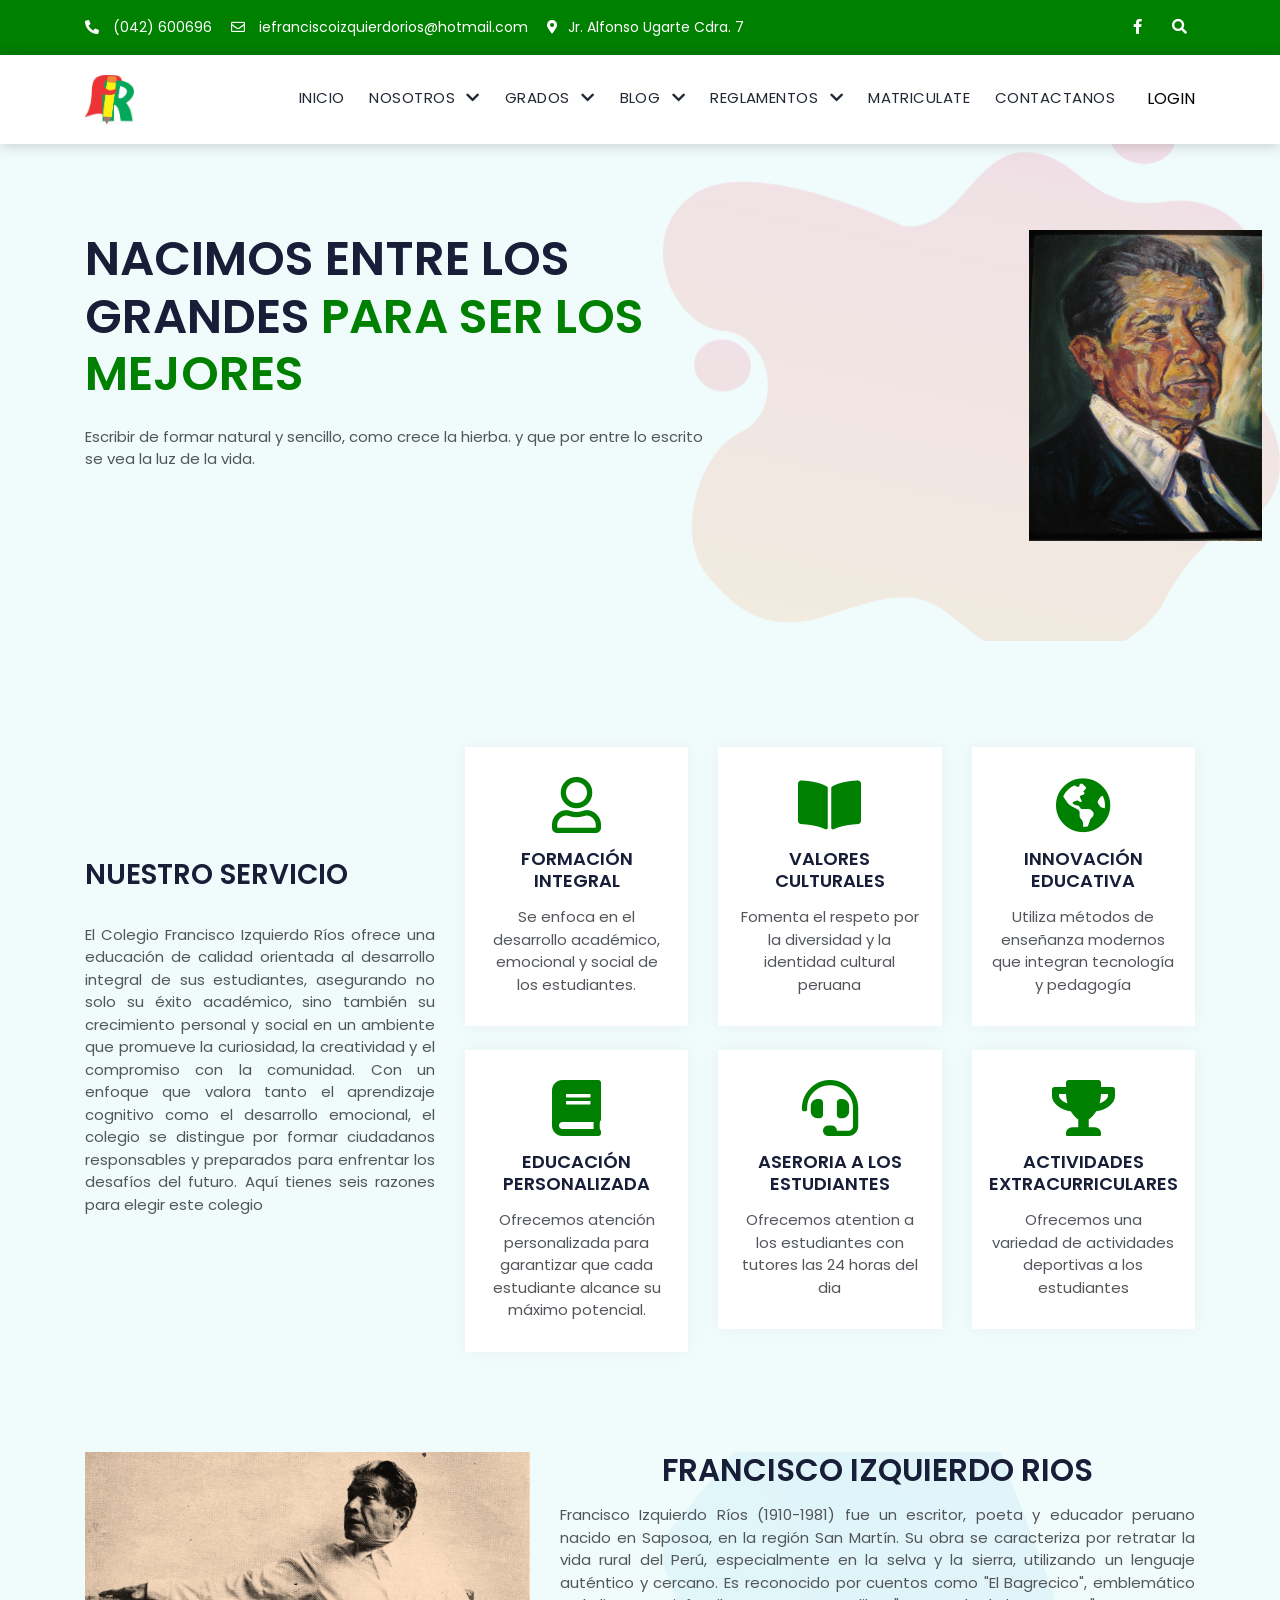
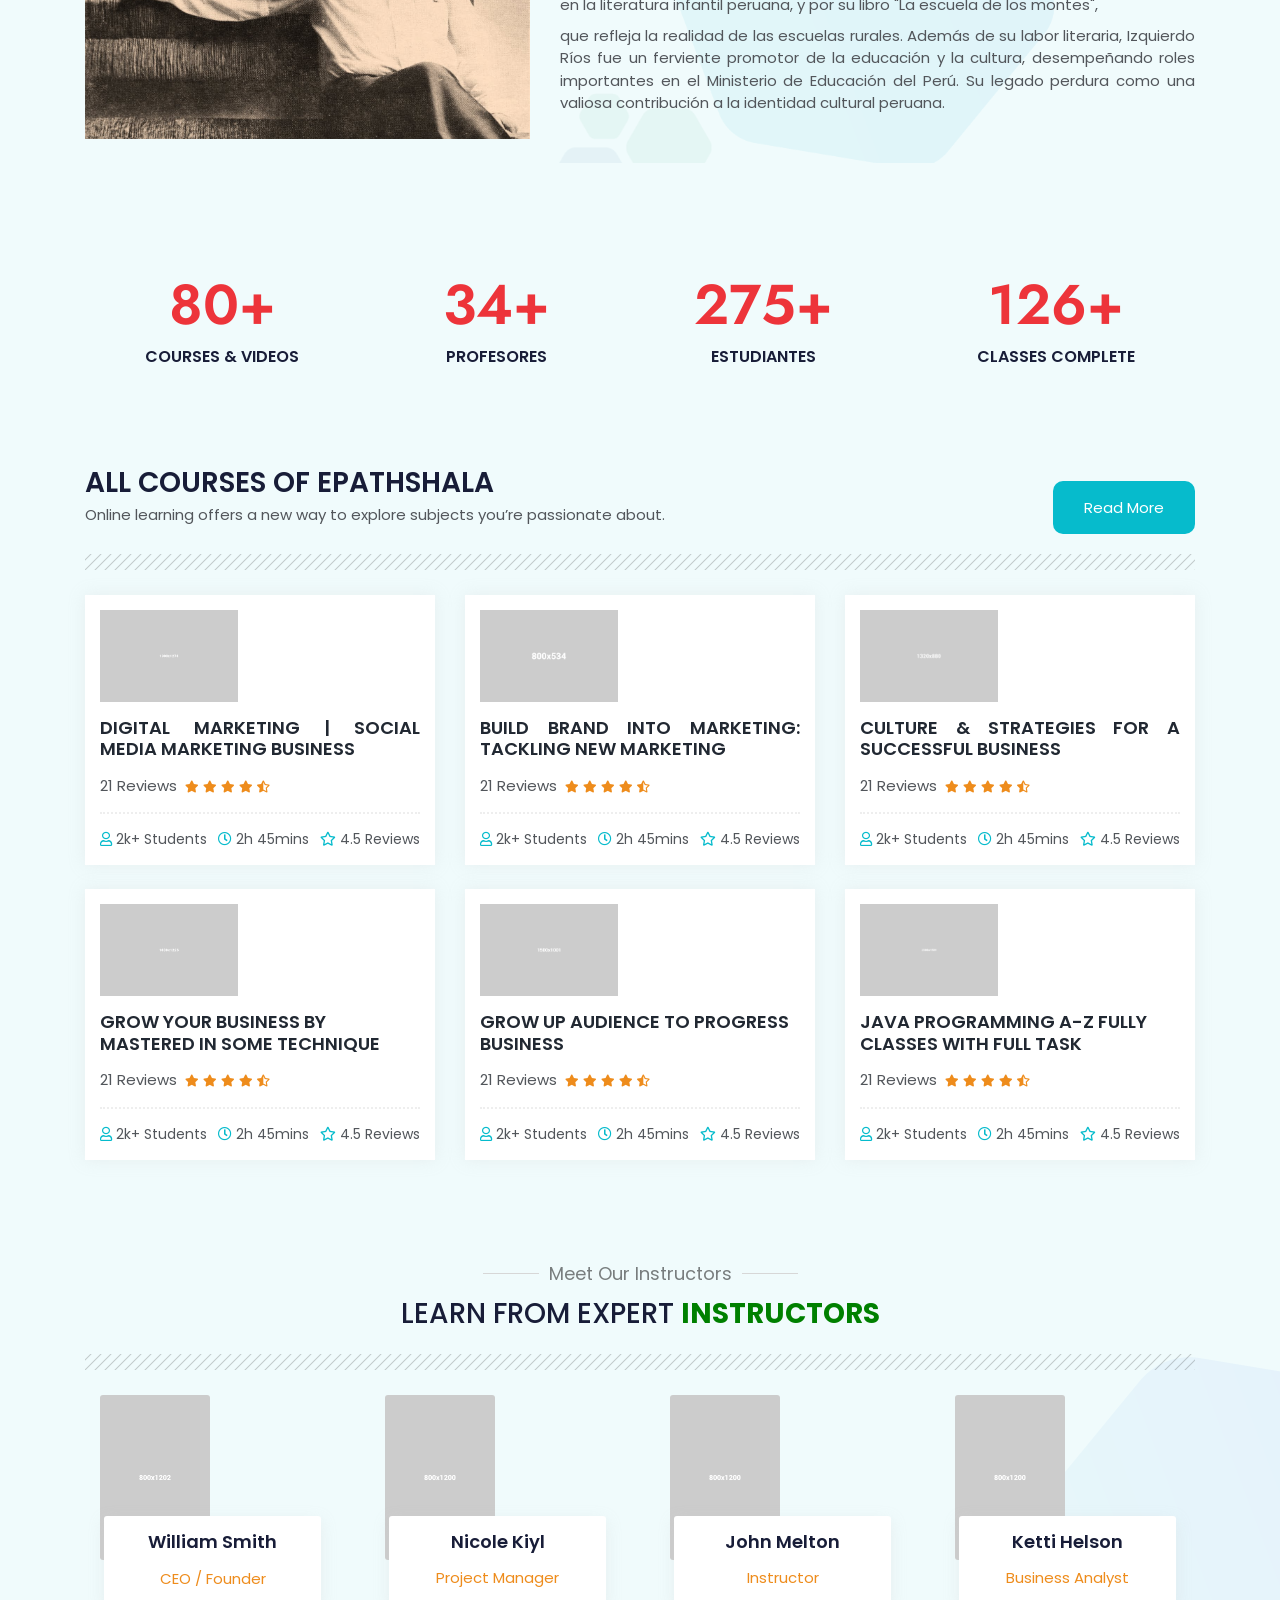
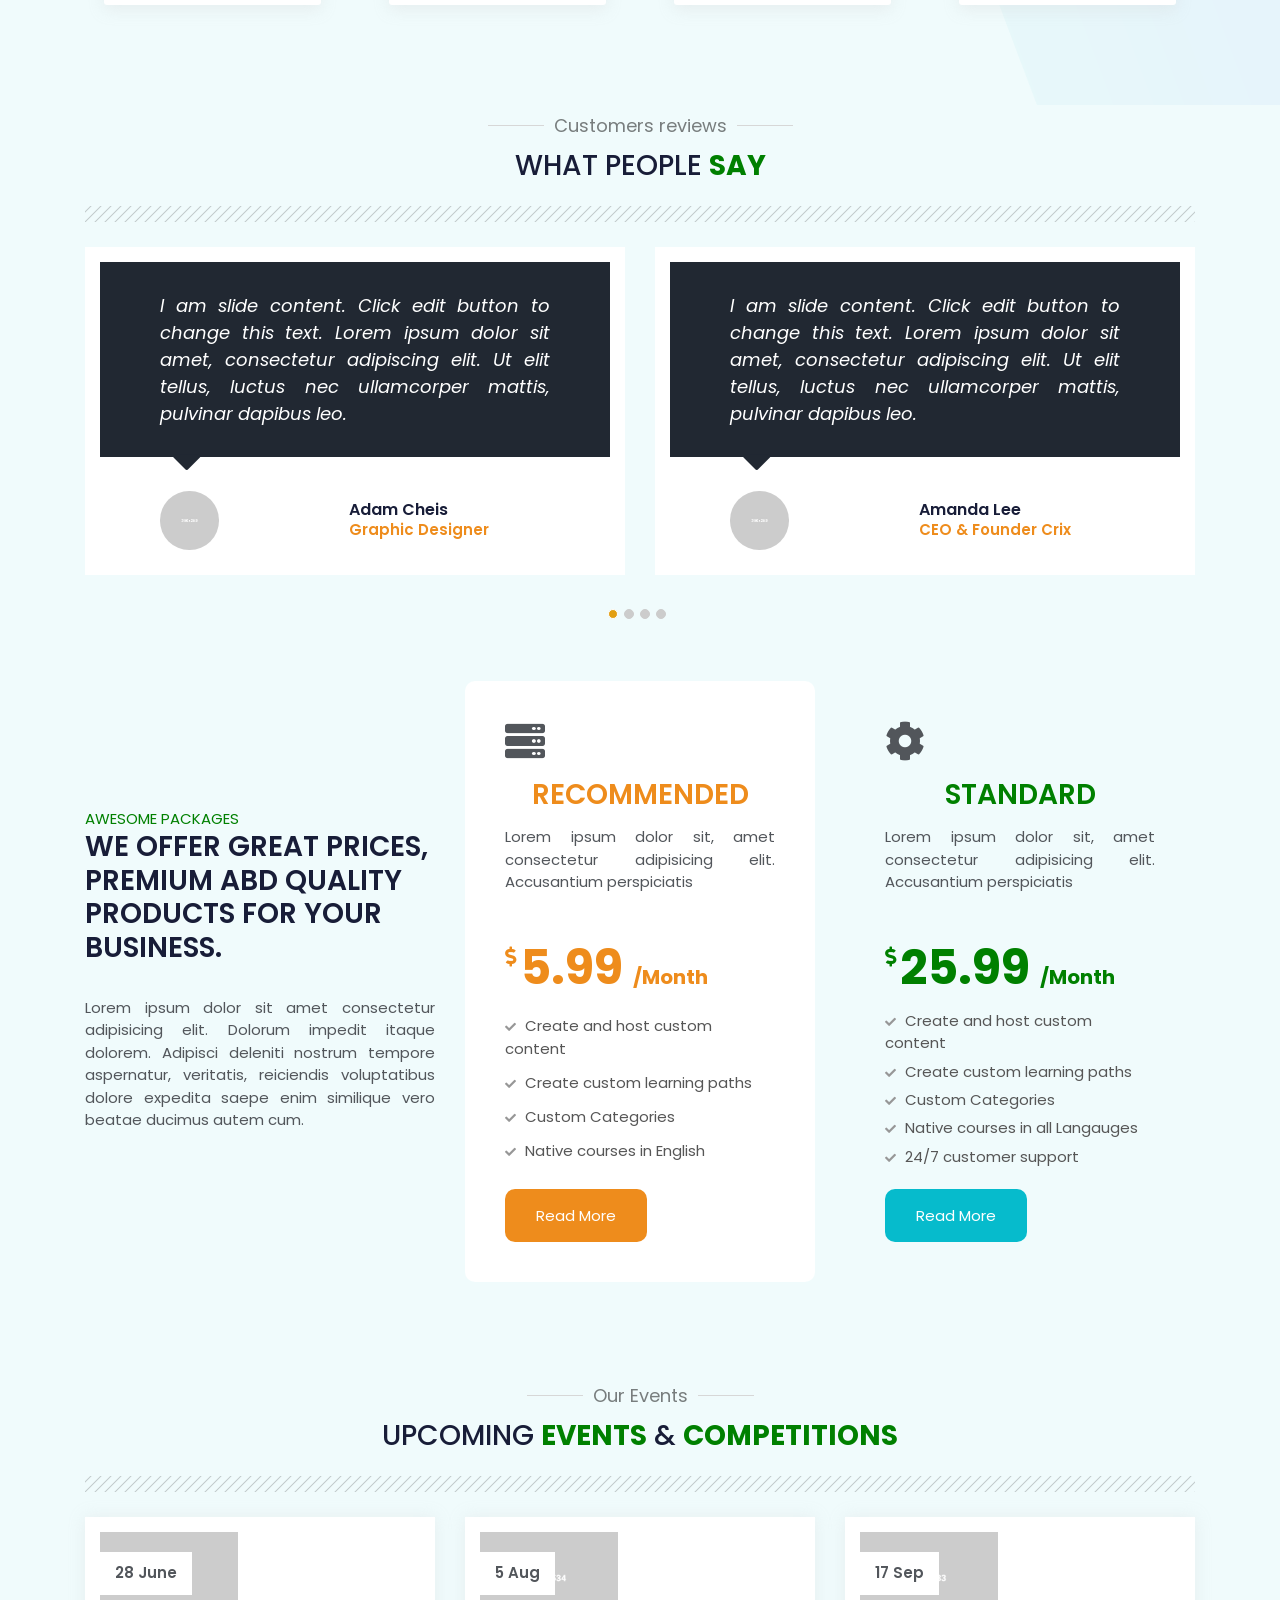
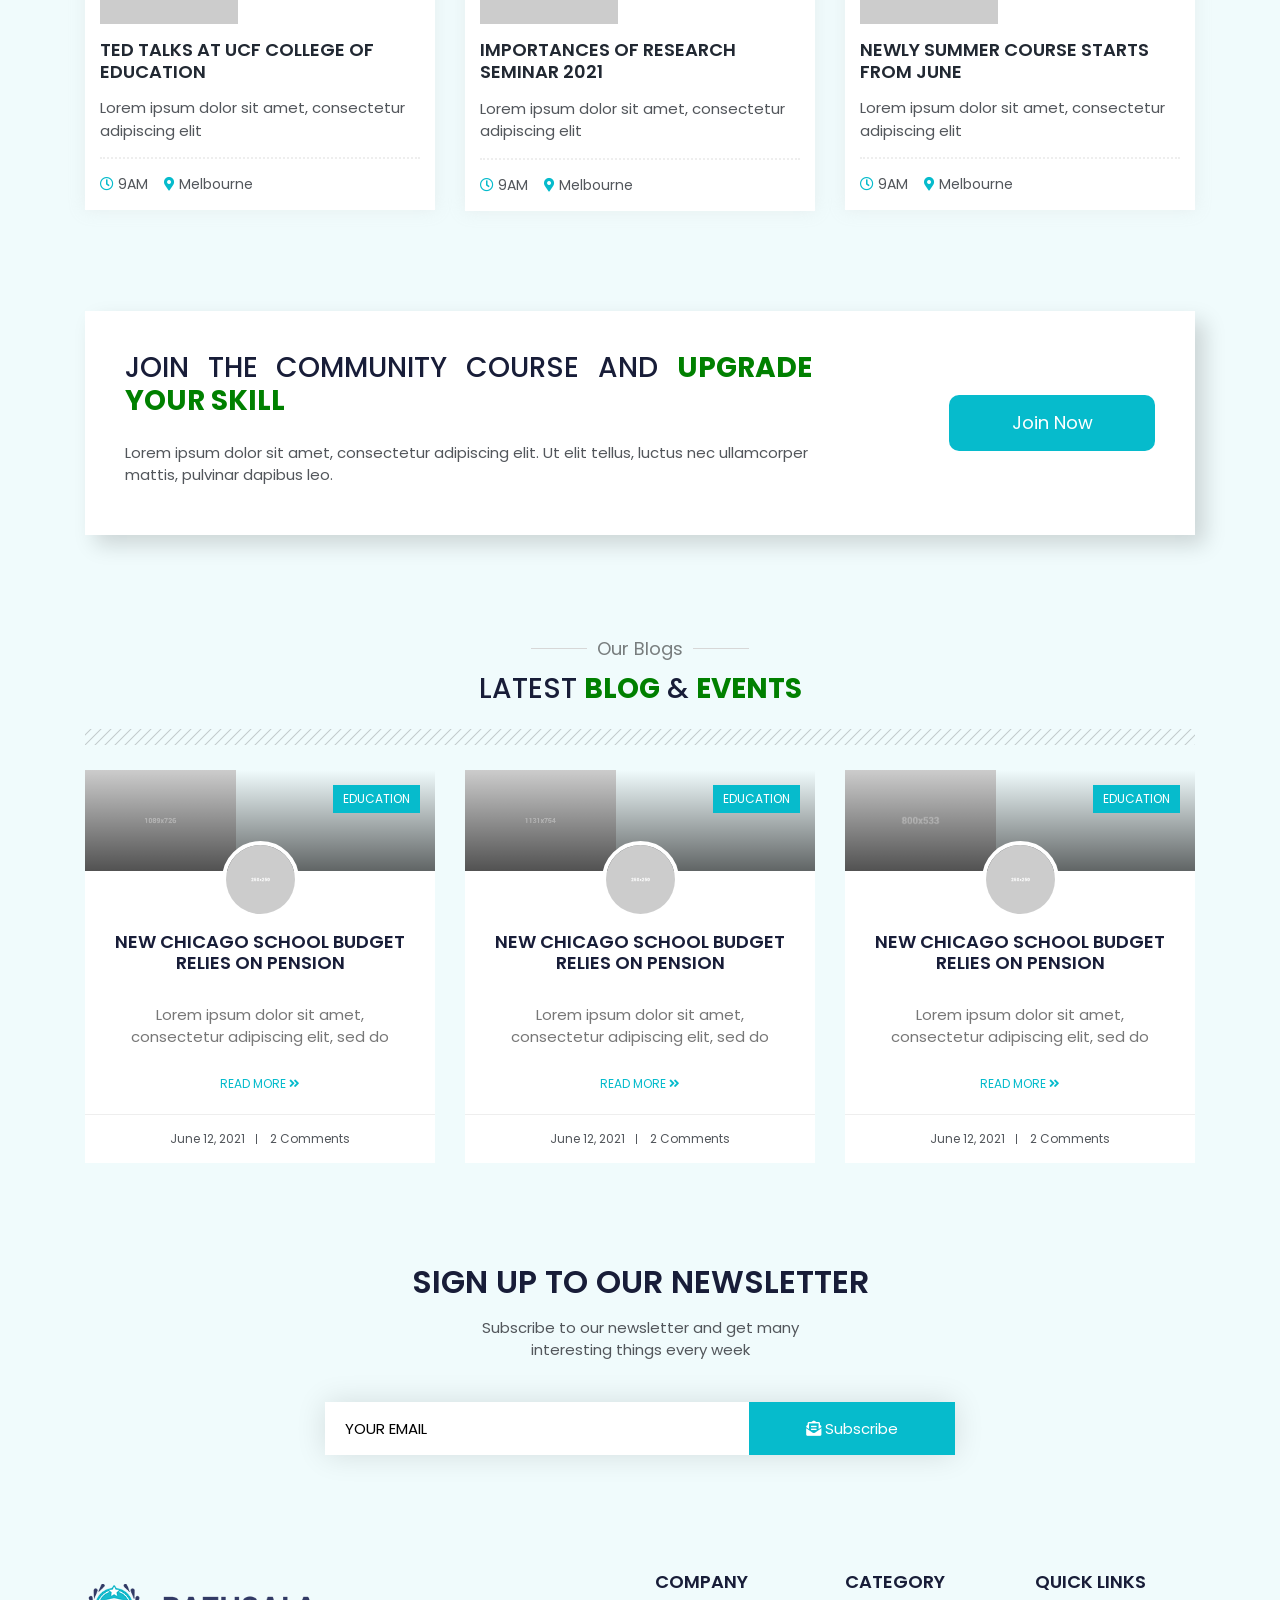
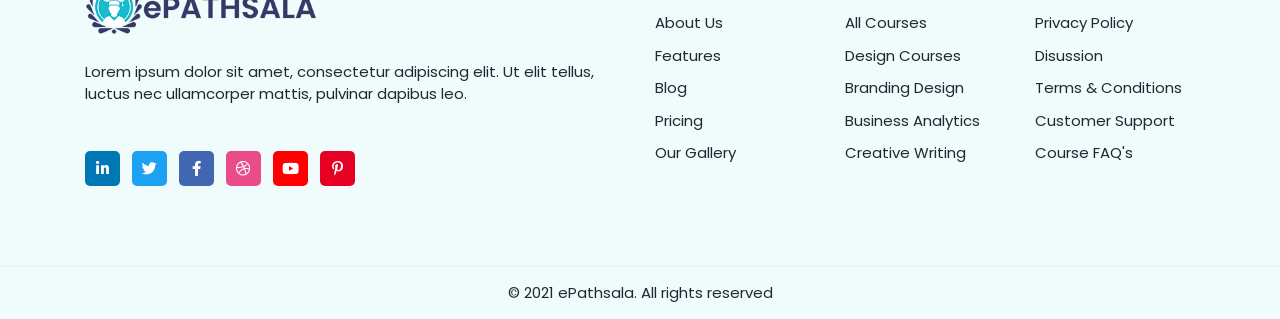
==== commit 3741eb3a: "mejoras-30-08" ====
--- a/index.html
+++ b/index.html
@@ -81,20 +81,19 @@
                     </ul>
                   </li>
 
-
-
-
-
                   <li class="dropdown submenu">
-                    <li class="dropdown submenu active">
-                      <li><a href="Primaria.html">Primaria</a></li>
-  
-                
-                    </li>
-                  </li>
-                  <li class="dropdown submenu">
-                    <li class="dropdown submenu active">
-                      <li><a href="Secundaria.html">Secundaria</a></li>
+                    <a href="#" class="dropdown-toggle" data-toggle="dropdown" role="button" aria-haspopup="true" aria-expanded="false"
+                      >GRADOS <i class="fas fa-chevron-down"></i
+                    ></a>
+                    <ul class="dropdown-menu">
+                      <li><a href="Primaria.html">PRIMARIA</a></li>
+                      <li><a href="Secundaria.html">SECUNDARIA</a></li>
+                 
+                    </ul>
+                  </li>
+
+
+
   
                 
                     </li>
@@ -120,8 +119,16 @@
                   <li><a href="index.html">Matriculate</a></li>
 
                   <li><a href="contact.html">Contactanos</a></li>
-                  <li><a href="login.html">logueate</a></li>
-                  
+                  <li style="display: inline-block;">
+
+                    <a href="login.html" style="text-decoration: none;">
+                        <button type="button" style="background-color: transparent; border: none; cursor: pointer; font-size: 16px; padding: 0;">
+                            <i class="bi bi-box-arrow-in-right"></i> LOGIN
+                        </button>
+                    </a>
+                </li>
+                
+                
                 </ul>
               </div>
               <!-- /.navbar-collapse -->
